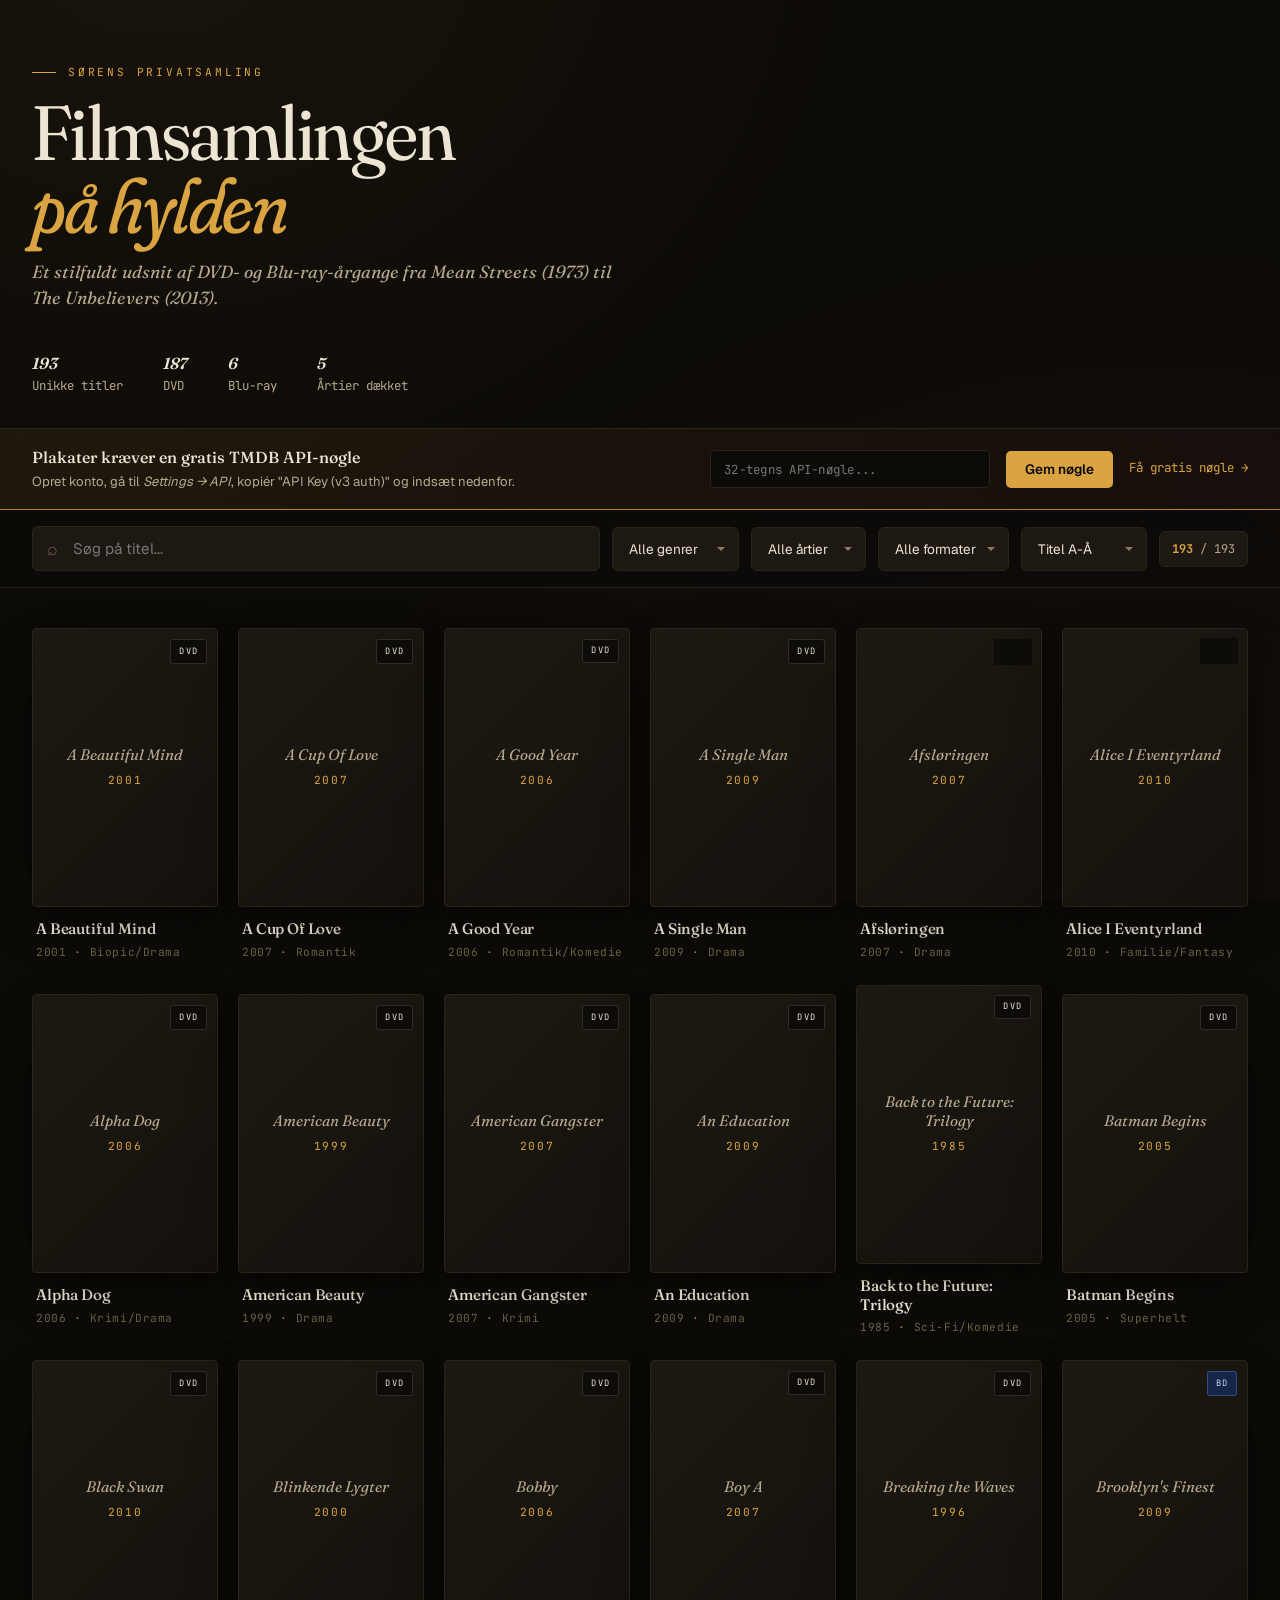
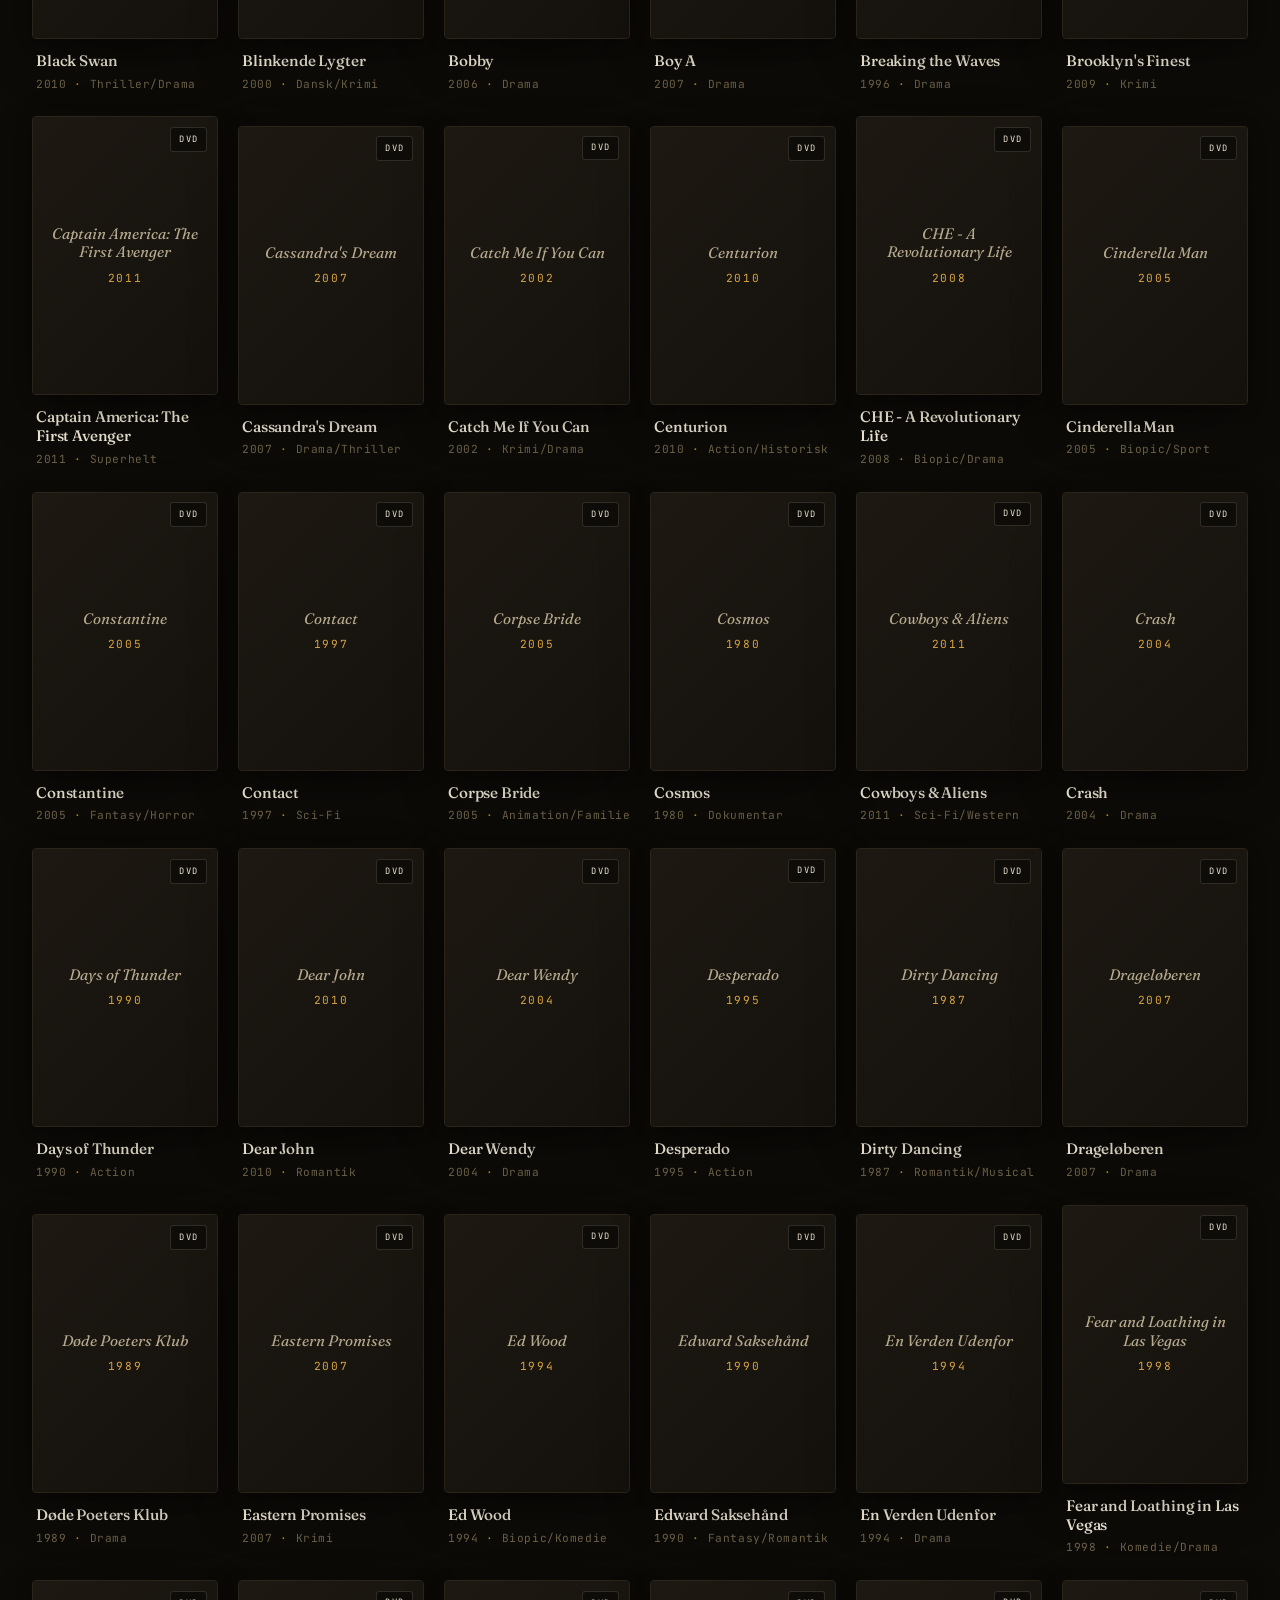
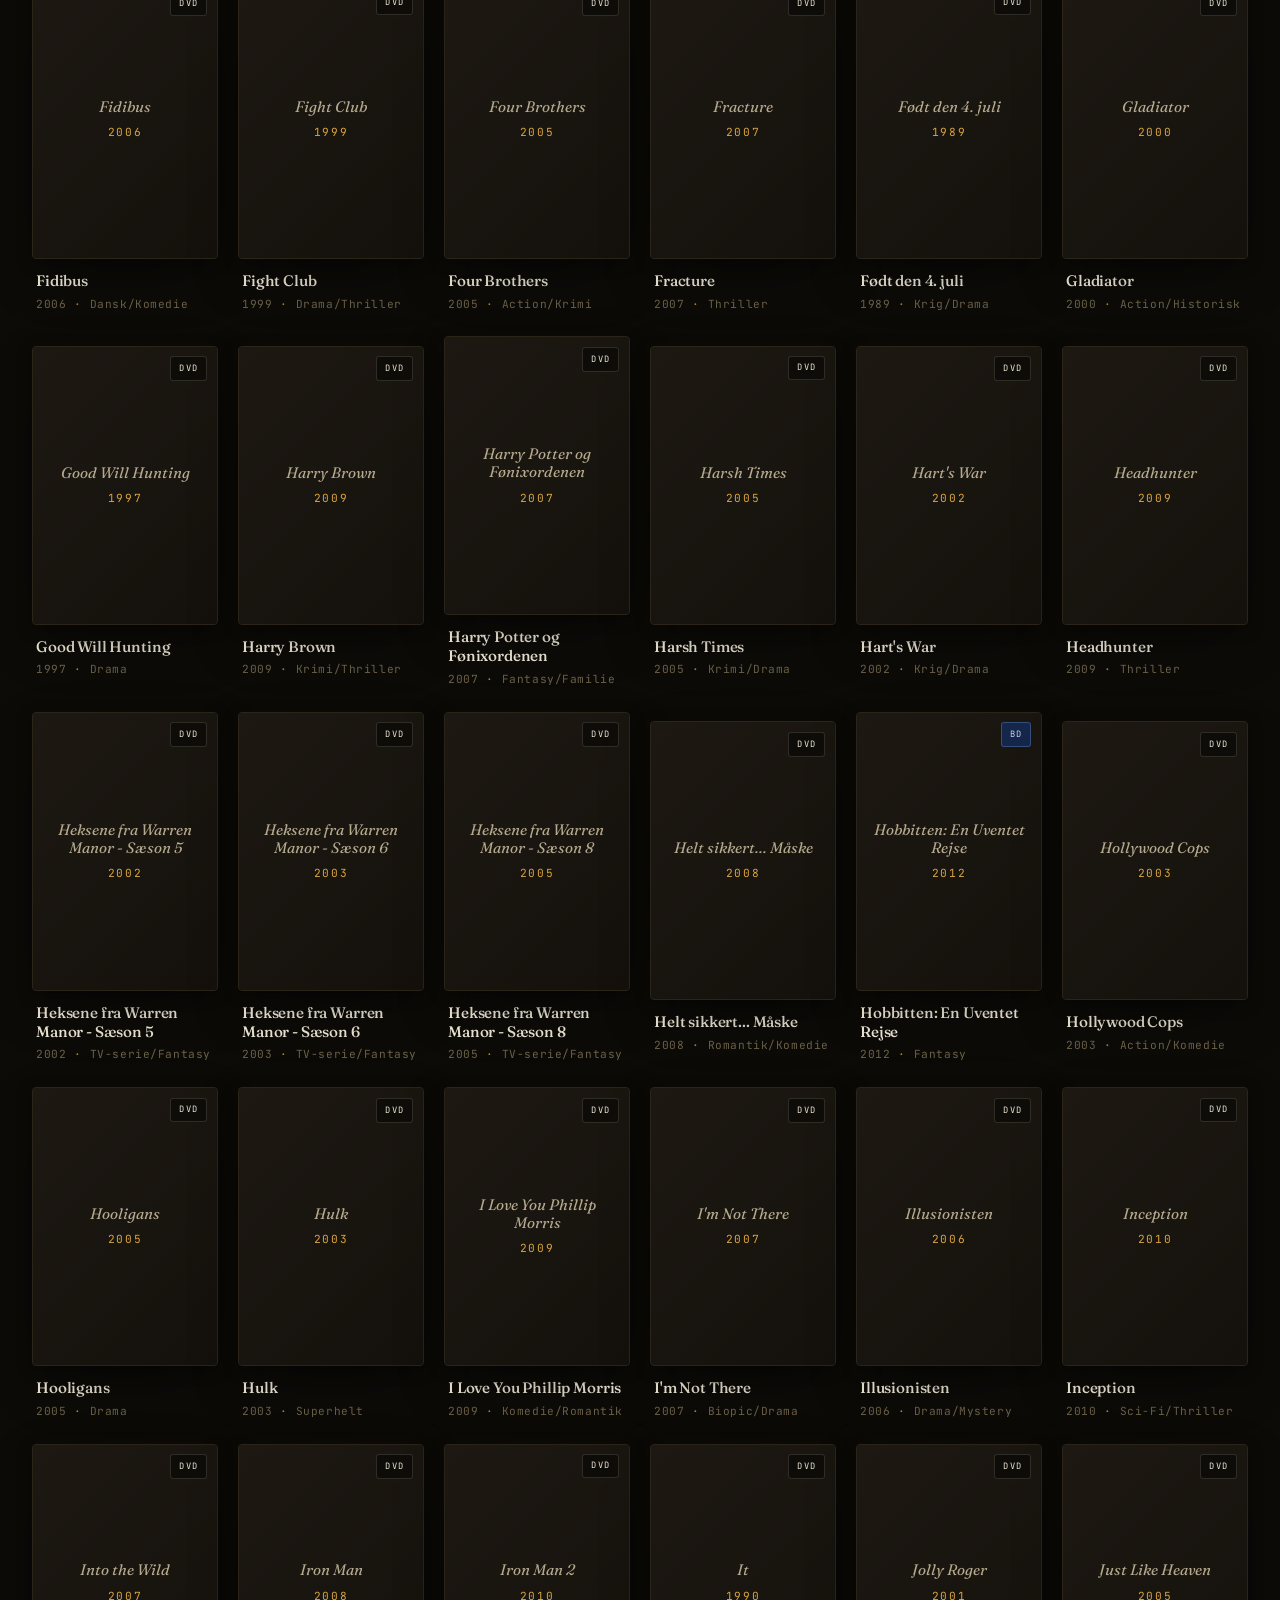
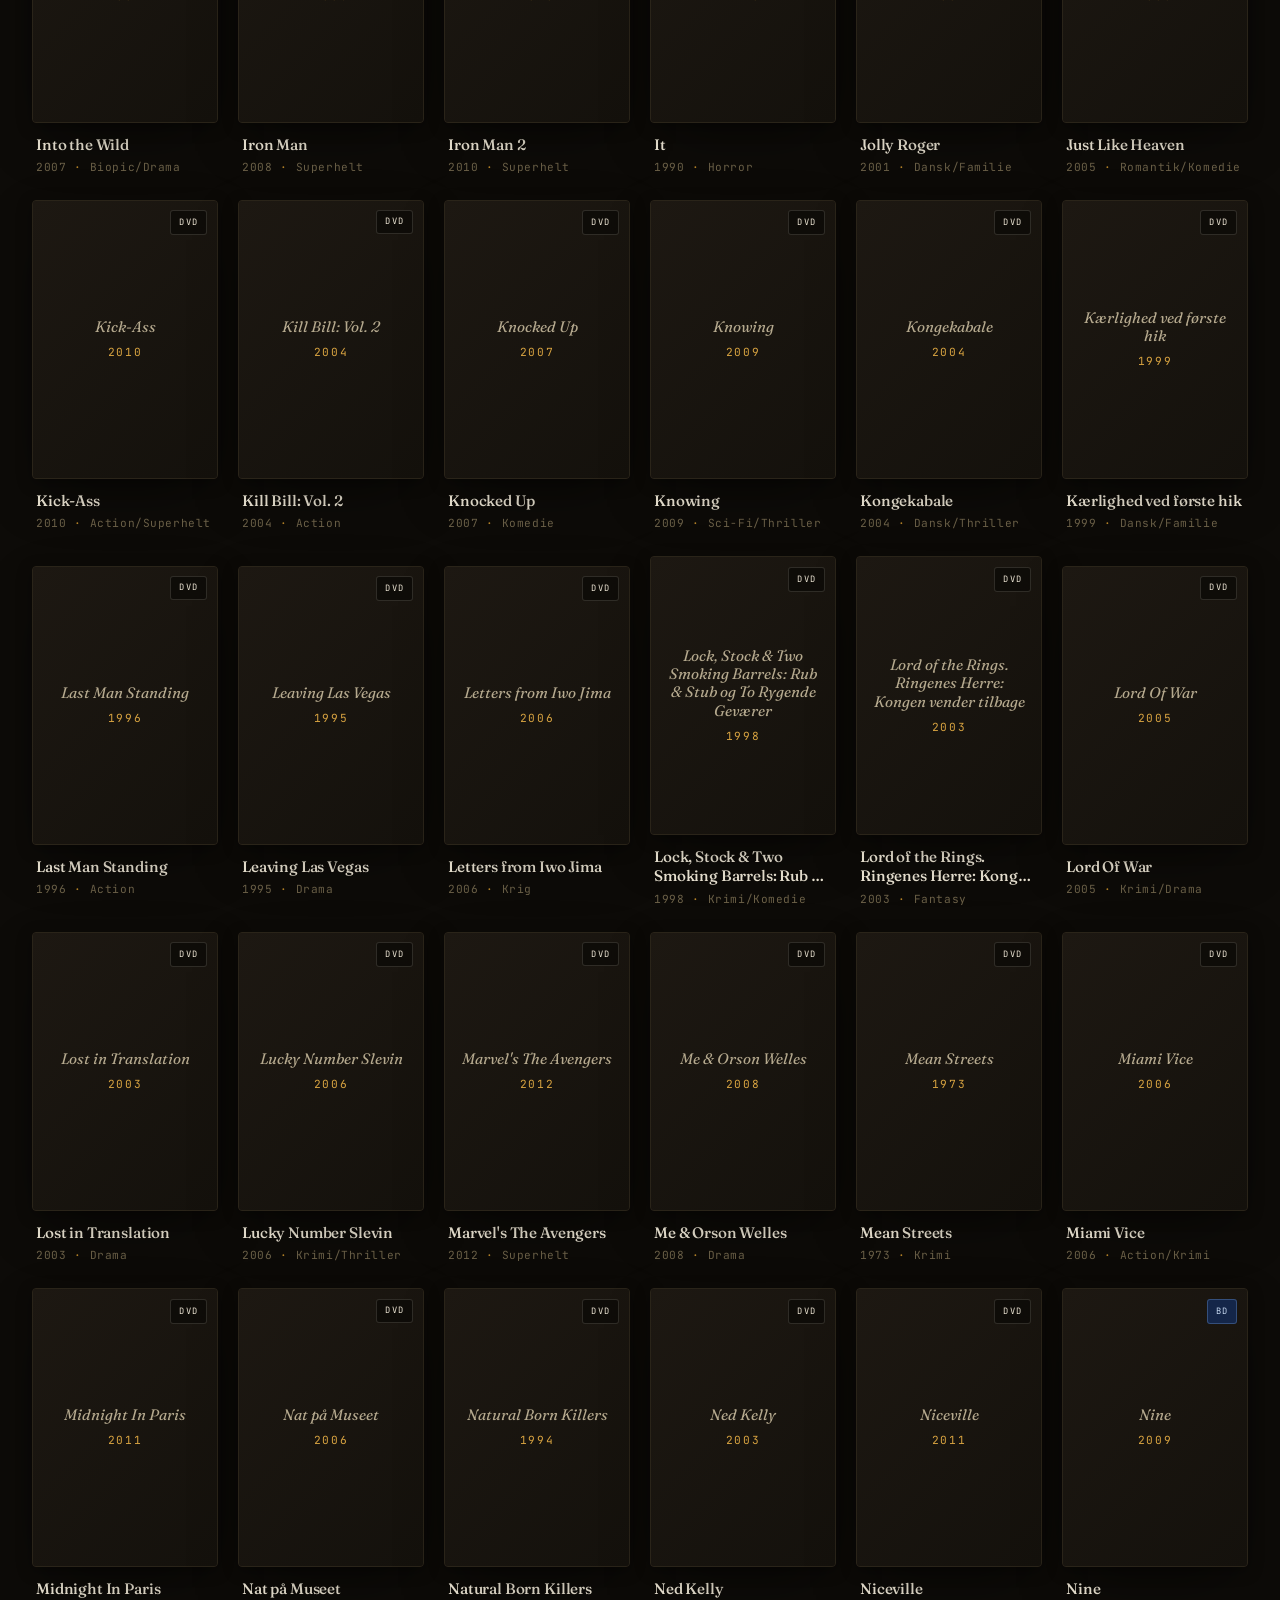
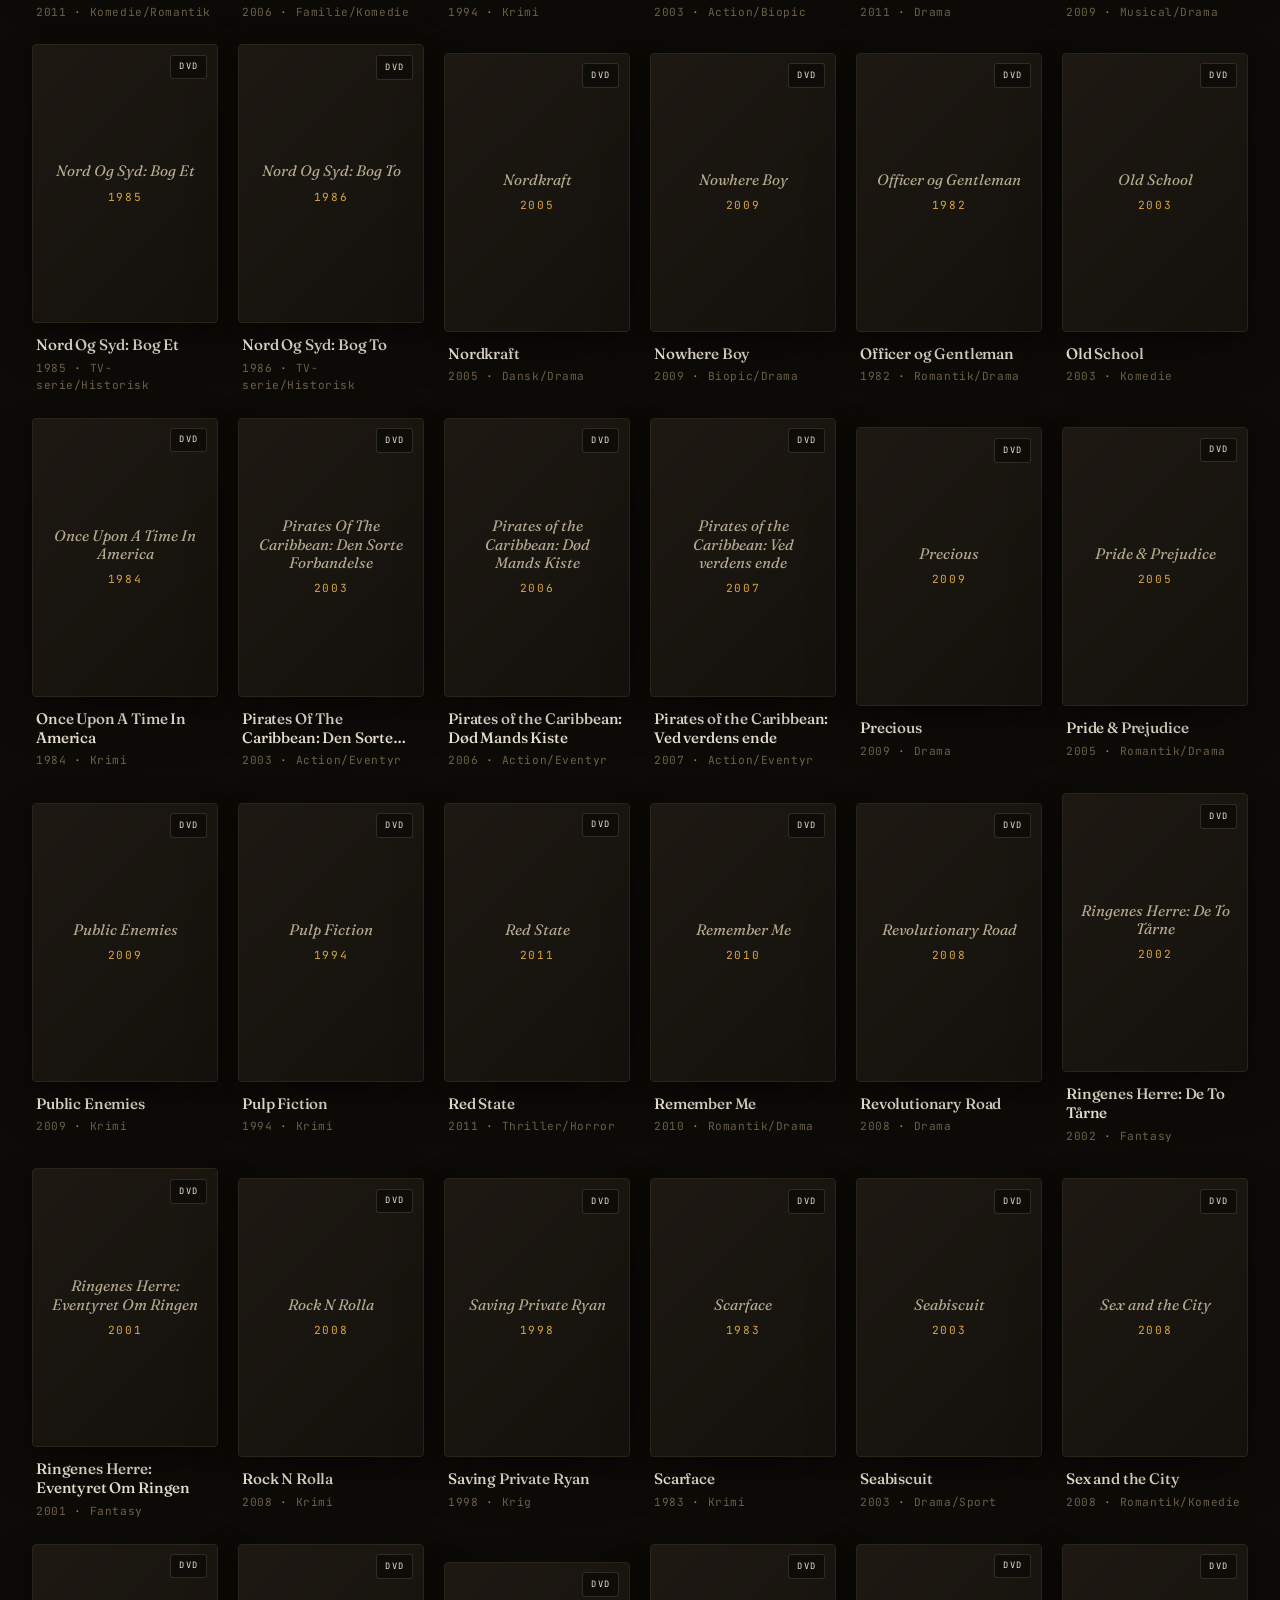
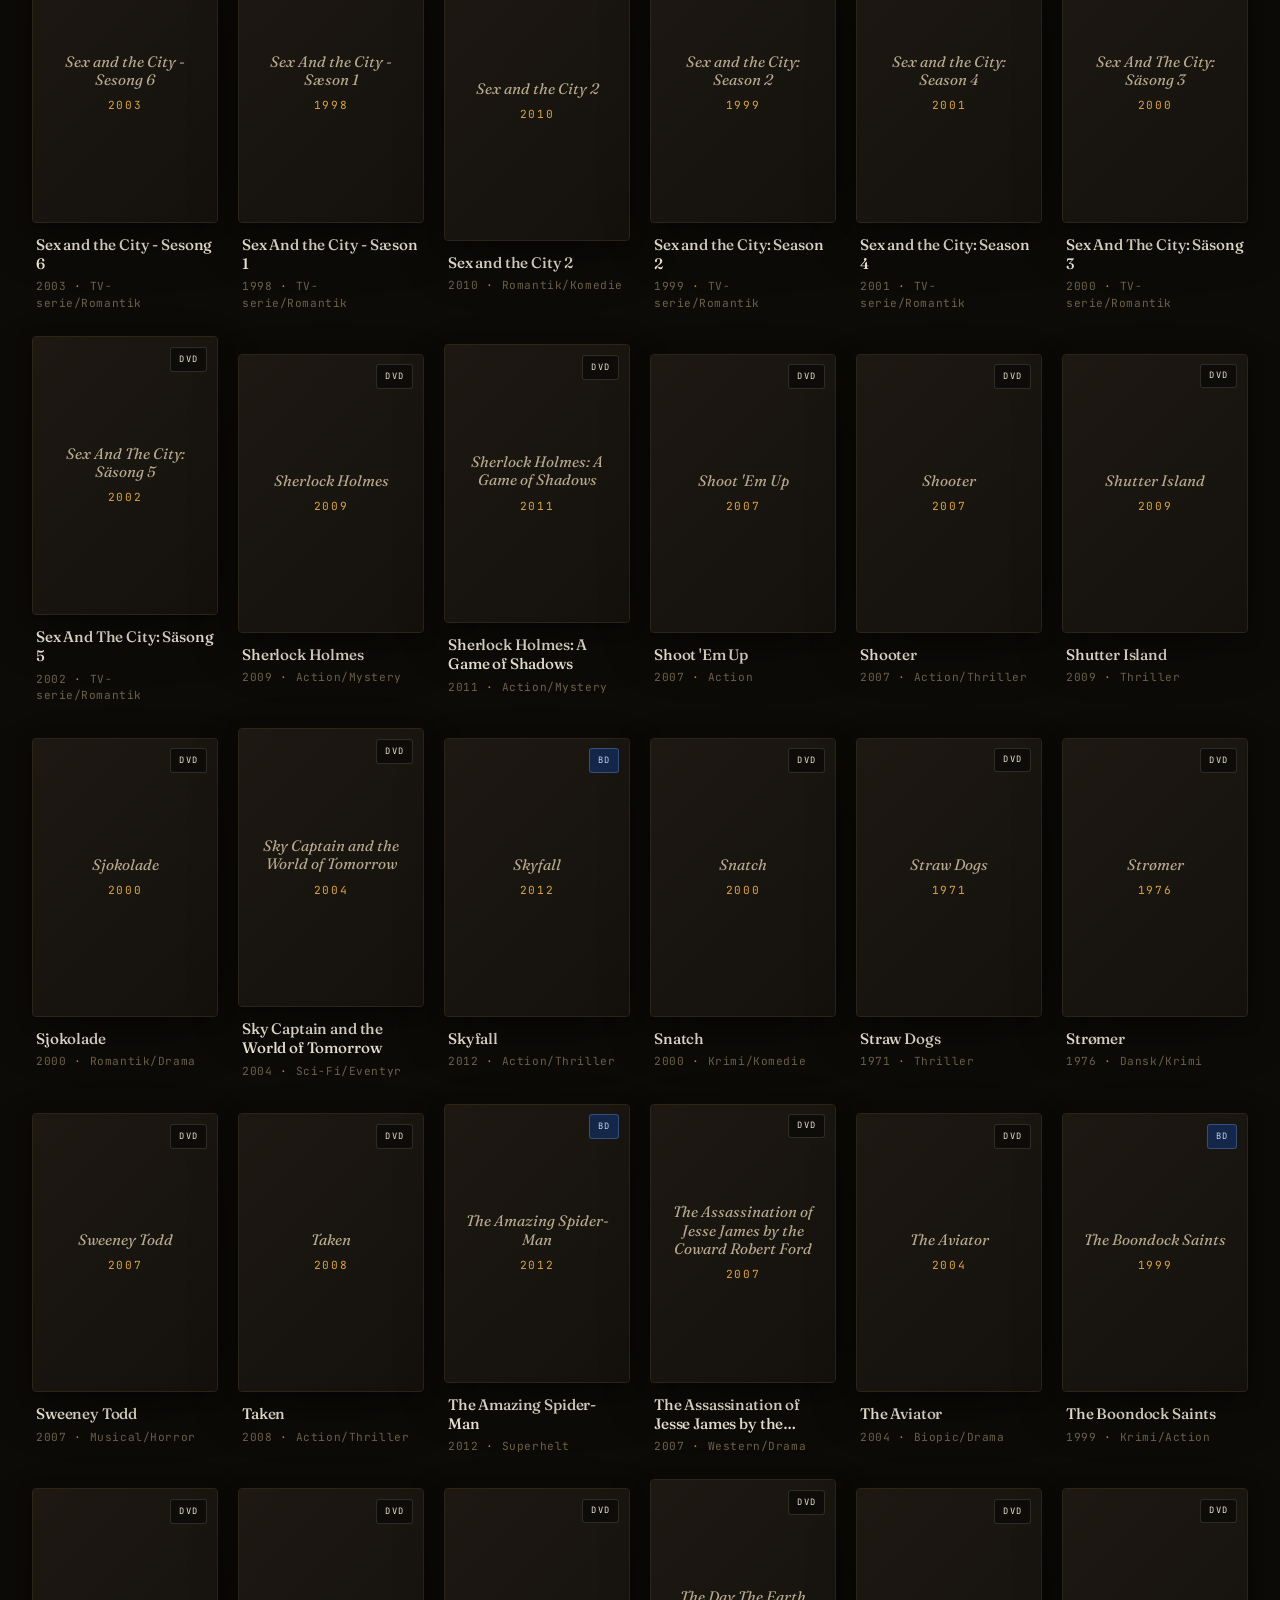
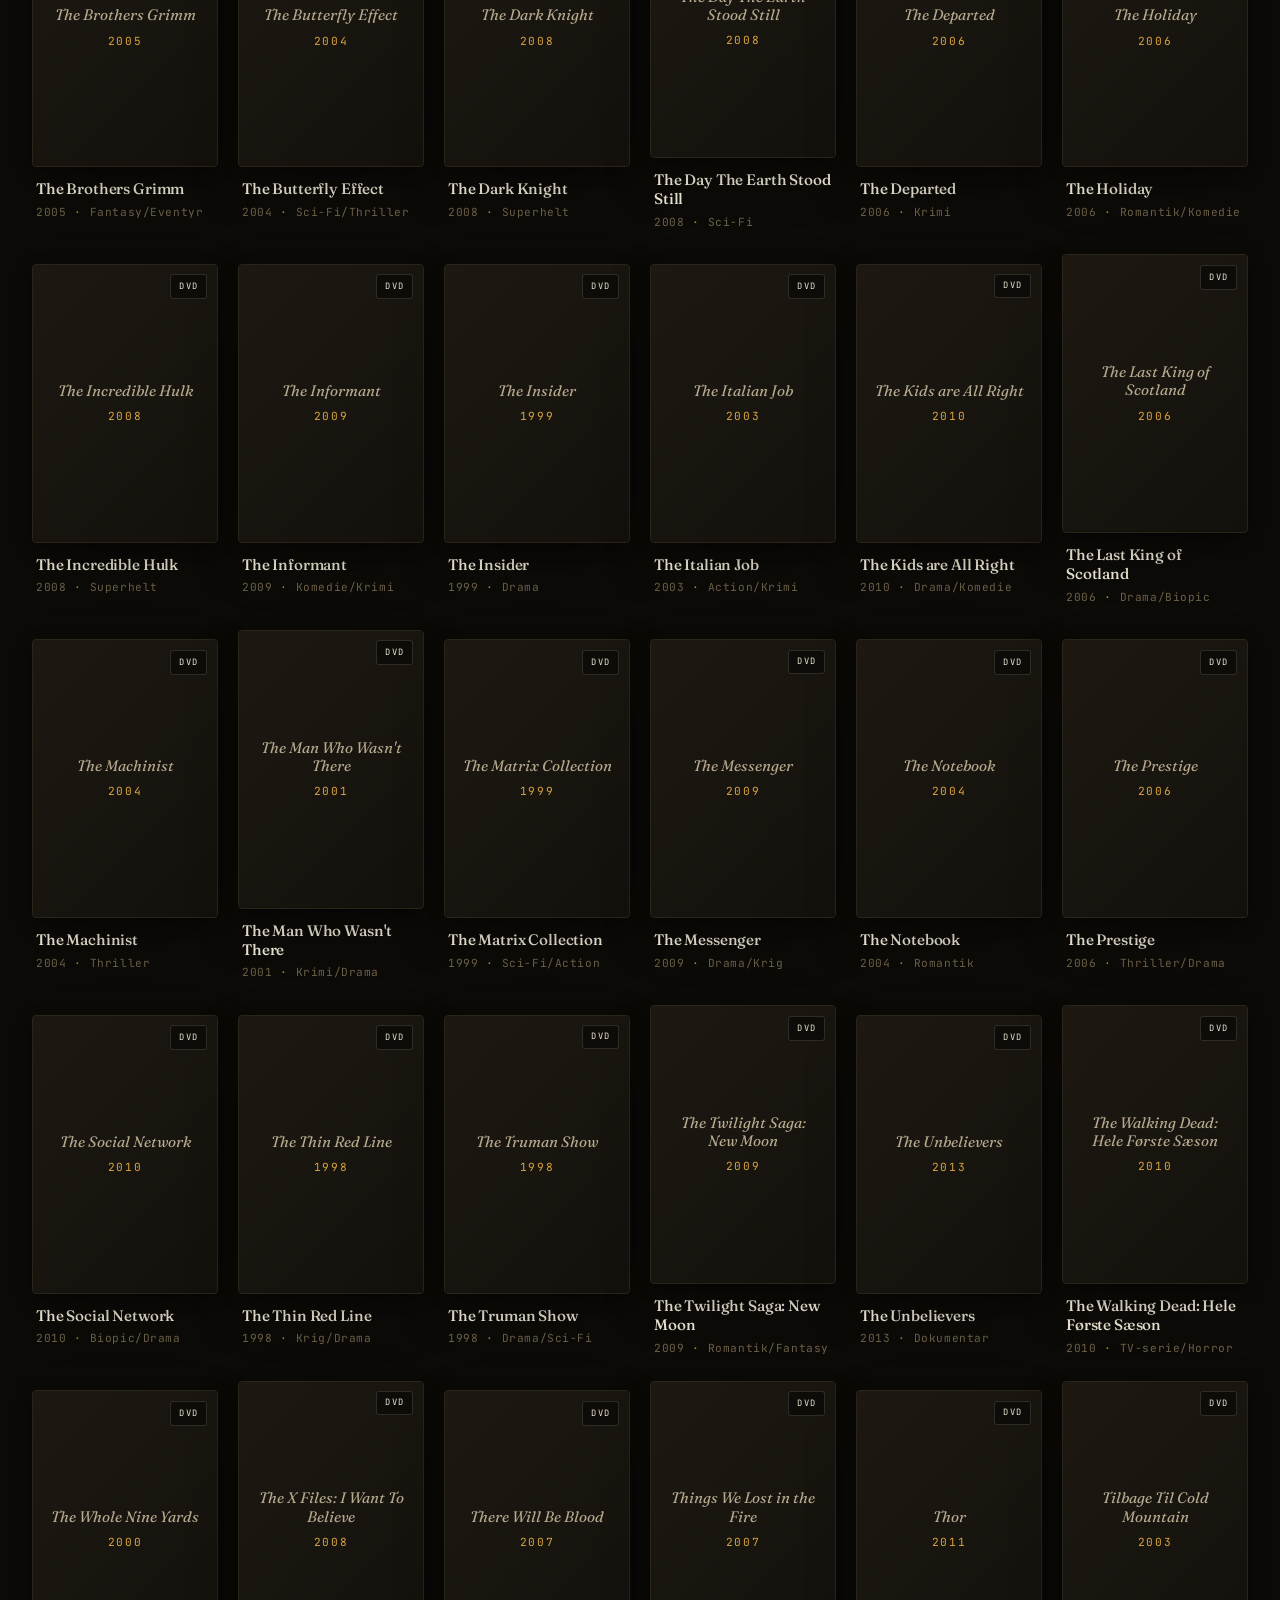
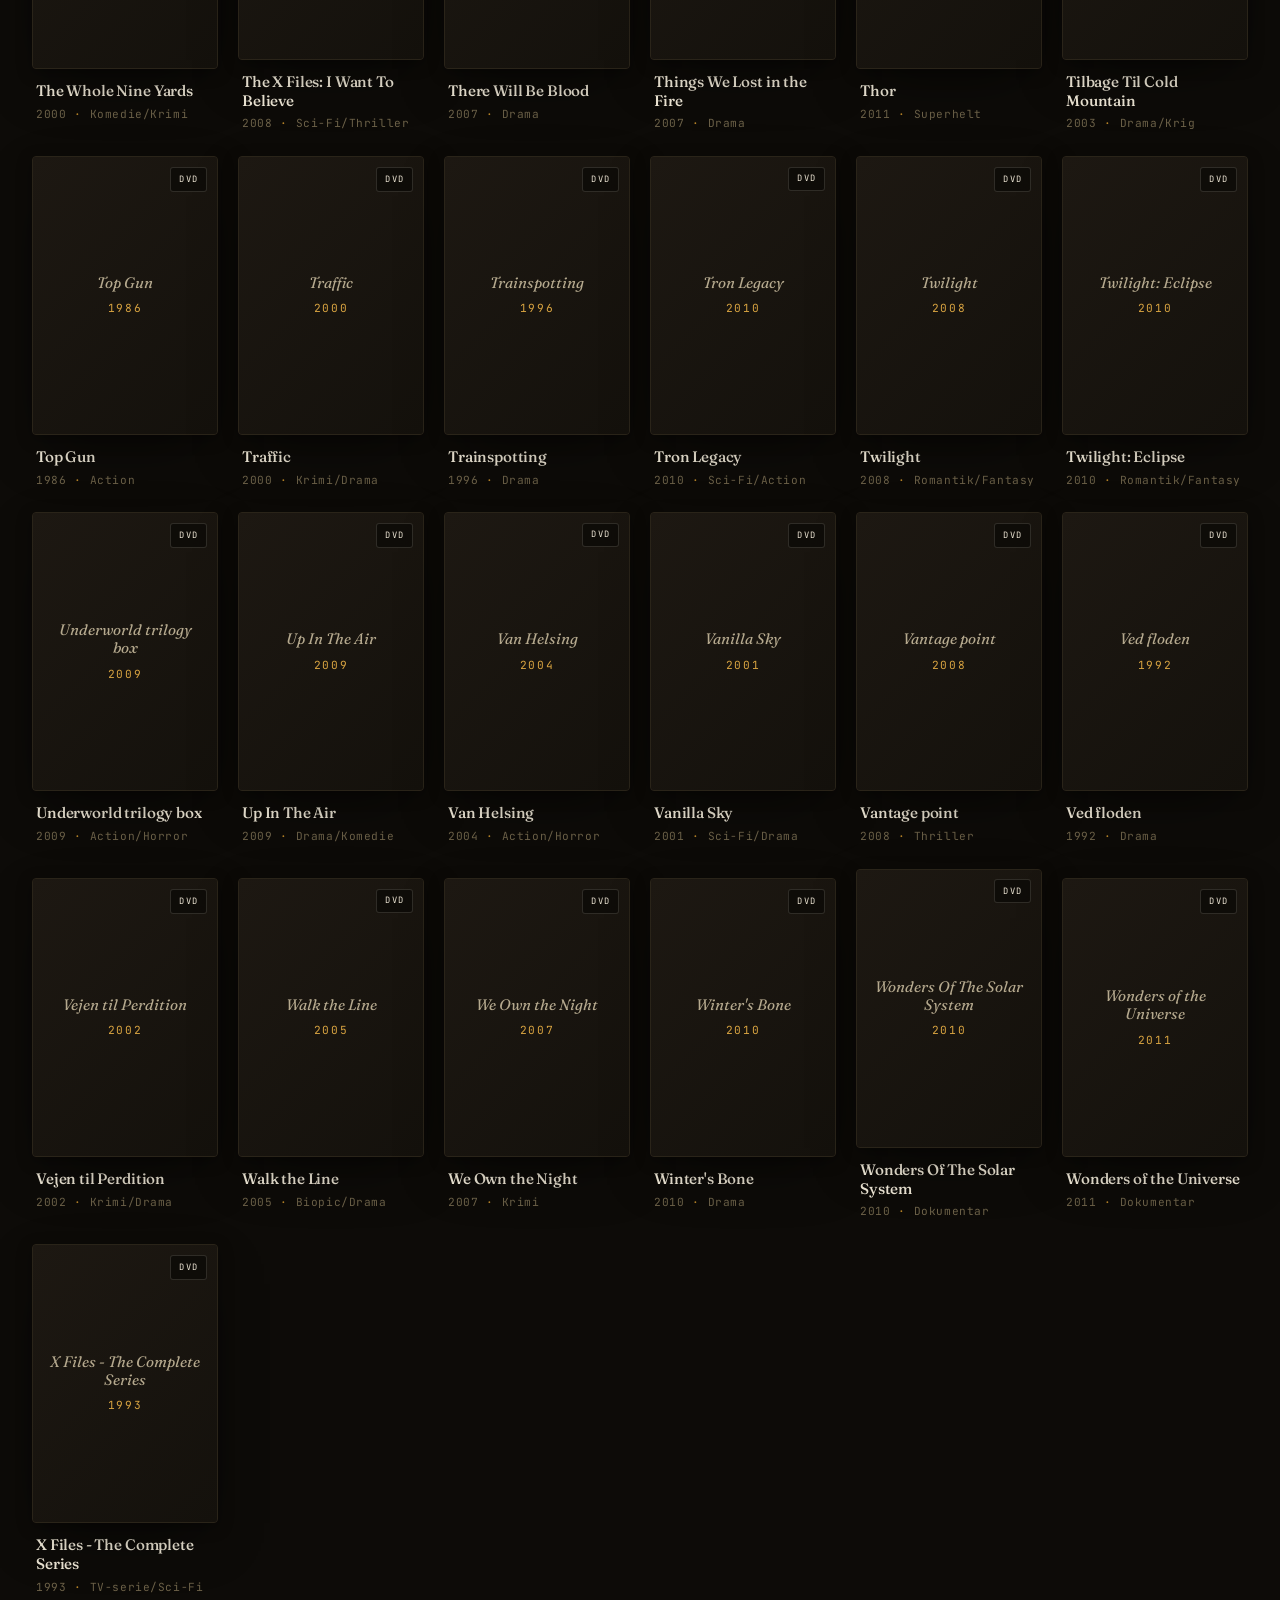
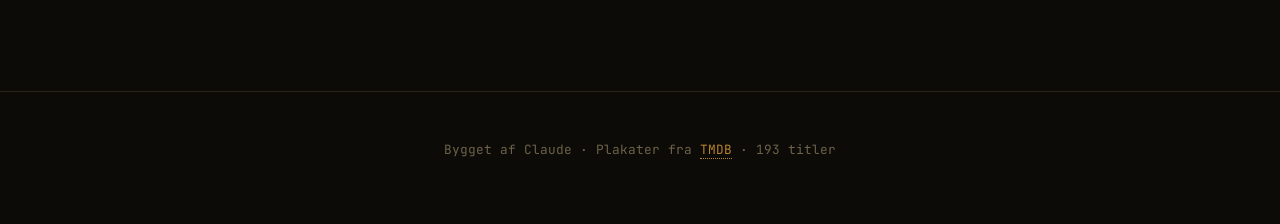
==== filmsamling.html @ 36f12893 "Add filmsamling.html (film collection webpage)" ====
<!DOCTYPE html>
<html lang="da">
<head>
<meta charset="UTF-8">
<meta name="viewport" content="width=device-width,initial-scale=1">
<title>Filmsamling — Søren</title>
<link rel="preconnect" href="https://fonts.googleapis.com">
<link rel="preconnect" href="https://fonts.gstatic.com" crossorigin>
<link href="https://fonts.googleapis.com/css2?family=Fraunces:opsz,wght@9..144,300..900&family=Geist:wght@300..700&family=JetBrains+Mono:wght@400;600&display=swap" rel="stylesheet">
<style>
:root {
  --bg: #0d0b08;
  --bg-2: #14110c;
  --surface: #1d1812;
  --surface-2: #261f17;
  --text: #ece5d4;
  --text-dim: #b5a98e;
  --text-faint: #6d6249;
  --accent: #d9a441;
  --accent-2: #b78428;
  --crimson: #8b3a2f;
  --border: #2a2419;
  --shadow: 0 20px 60px -20px rgba(0,0,0,0.6), 0 4px 16px rgba(0,0,0,0.3);
}
* { margin:0; padding:0; box-sizing:border-box; }
html { scroll-behavior:smooth; }
body {
  font-family: 'Geist', system-ui, sans-serif;
  background: var(--bg);
  color: var(--text);
  line-height: 1.5;
  min-height: 100vh;
  background-image:
    radial-gradient(ellipse at 12% -10%, rgba(217,164,65,0.06), transparent 45%),
    radial-gradient(ellipse at 90% 110%, rgba(139,58,47,0.05), transparent 55%);
  background-attachment: fixed;
  -webkit-font-smoothing: antialiased;
}
::selection { background: var(--accent); color: var(--bg); }

header {
  padding: 4rem 2rem 2rem;
  max-width: 1600px;
  margin: 0 auto;
  border-bottom: 1px solid var(--border);
}
.eyebrow {
  font-family: 'JetBrains Mono', monospace;
  font-size: 0.7rem;
  letter-spacing: 0.25em;
  text-transform: uppercase;
  color: var(--accent);
  margin-bottom: 1rem;
  display: flex;
  align-items: center;
  gap: 0.75rem;
}
.eyebrow::before {
  content: "";
  width: 24px;
  height: 1px;
  background: var(--accent);
}
h1 {
  font-family: 'Fraunces', serif;
  font-weight: 400;
  font-size: clamp(2.5rem, 6vw, 5rem);
  line-height: 0.95;
  letter-spacing: -0.02em;
  font-variation-settings: "opsz" 144, "SOFT" 50;
}
h1 em {
  font-style: italic;
  font-variation-settings: "opsz" 144, "SOFT" 100;
  color: var(--accent);
}
.tagline {
  font-family: 'Fraunces', serif;
  font-style: italic;
  font-size: 1.1rem;
  color: var(--text-dim);
  margin-top: 1rem;
  max-width: 600px;
}
.meta-bar {
  margin-top: 2.5rem;
  display: flex;
  gap: 2.5rem;
  flex-wrap: wrap;
  font-family: 'JetBrains Mono', monospace;
  font-size: 0.78rem;
  color: var(--text-dim);
}
.meta-bar span strong {
  color: var(--text);
  font-weight: 600;
  font-size: 1rem;
  display: block;
  font-family: 'Fraunces', serif;
  font-style: italic;
  margin-bottom: 2px;
}

.toolbar {
  position: sticky;
  top: 0;
  z-index: 50;
  background: rgba(13,11,8,0.88);
  backdrop-filter: blur(20px);
  -webkit-backdrop-filter: blur(20px);
  border-bottom: 1px solid var(--border);
  padding: 1rem 2rem;
}
.toolbar-inner {
  max-width: 1600px;
  margin: 0 auto;
  display: flex;
  gap: 0.75rem;
  align-items: center;
  flex-wrap: wrap;
}
.search {
  flex: 1;
  min-width: 200px;
  position: relative;
}
.search input {
  width: 100%;
  background: var(--surface);
  border: 1px solid var(--border);
  color: var(--text);
  padding: 0.75rem 1rem 0.75rem 2.5rem;
  border-radius: 6px;
  font-family: inherit;
  font-size: 0.95rem;
  transition: border-color 0.2s, background 0.2s;
}
.search input:focus {
  outline: none;
  border-color: var(--accent);
  background: var(--surface-2);
}
.search::before {
  content: "⌕";
  position: absolute;
  left: 0.95rem;
  top: 50%;
  transform: translateY(-50%);
  color: var(--text-faint);
  font-size: 1.1rem;
}
select {
  background: var(--surface);
  border: 1px solid var(--border);
  color: var(--text);
  padding: 0.75rem 2rem 0.75rem 1rem;
  border-radius: 6px;
  font-family: inherit;
  font-size: 0.85rem;
  cursor: pointer;
  appearance: none;
  background-image: url("data:image/svg+xml;utf8,<svg xmlns='http://www.w3.org/2000/svg' width='12' height='12' viewBox='0 0 12 12'><path fill='%238a7d65' d='M6 8L2 4h8z'/></svg>");
  background-repeat: no-repeat;
  background-position: right 0.7rem center;
  transition: border-color 0.2s;
}
select:hover, select:focus { border-color: var(--accent); outline: none; }
.count-pill {
  font-family: 'JetBrains Mono', monospace;
  font-size: 0.75rem;
  color: var(--text-dim);
  padding: 0.5rem 0.75rem;
  background: var(--surface);
  border-radius: 6px;
  border: 1px solid var(--border);
  white-space: nowrap;
}
.count-pill strong { color: var(--accent); }

main {
  padding: 2.5rem 2rem 6rem;
  max-width: 1600px;
  margin: 0 auto;
}
.grid {
  display: grid;
  grid-template-columns: repeat(auto-fill, minmax(180px, 1fr));
  gap: 1.5rem 1.25rem;
}
.card {
  cursor: pointer;
  background: transparent;
  border: none;
  text-align: left;
  color: inherit;
  font: inherit;
  transition: transform 0.25s cubic-bezier(.2,.8,.2,1);
}
.card:hover { transform: translateY(-4px); }
.poster {
  aspect-ratio: 2/3;
  background: var(--surface);
  border-radius: 4px;
  overflow: hidden;
  position: relative;
  box-shadow: var(--shadow);
  border: 1px solid var(--border);
}
.poster img {
  width: 100%; height: 100%;
  object-fit: cover;
  display: block;
  opacity: 0;
  transition: opacity 0.5s;
}
.poster img.loaded { opacity: 1; }
.poster-placeholder {
  position: absolute; inset: 0;
  display: flex; flex-direction: column;
  align-items: center; justify-content: center;
  padding: 1rem;
  text-align: center;
  background: linear-gradient(135deg, var(--surface), var(--bg-2));
}
.poster-placeholder .ph-title {
  font-family: 'Fraunces', serif;
  font-style: italic;
  font-size: 0.95rem;
  line-height: 1.2;
  color: var(--text-dim);
}
.poster-placeholder .ph-year {
  font-family: 'JetBrains Mono', monospace;
  font-size: 0.7rem;
  color: var(--accent);
  margin-top: 0.5rem;
  letter-spacing: 0.15em;
}
.format-badge {
  position: absolute;
  top: 0.6rem;
  right: 0.6rem;
  font-family: 'JetBrains Mono', monospace;
  font-size: 0.55rem;
  letter-spacing: 0.15em;
  padding: 0.3rem 0.5rem;
  border-radius: 3px;
  background: rgba(13,11,8,0.85);
  backdrop-filter: blur(4px);
  color: var(--text);
  border: 1px solid rgba(236,229,212,0.15);
  z-index: 2;
}
.format-badge.bluray {
  background: rgba(20,40,80,0.9);
  border-color: rgba(100,140,200,0.4);
  color: #c5d8f0;
}
.card-body { padding: 0.75rem 0.25rem 0; }
.card-title {
  font-family: 'Fraunces', serif;
  font-size: 0.95rem;
  font-weight: 500;
  line-height: 1.25;
  letter-spacing: -0.01em;
  color: var(--text);
  display: -webkit-box;
  -webkit-line-clamp: 2;
  -webkit-box-orient: vertical;
  overflow: hidden;
}
.card-meta {
  font-family: 'JetBrains Mono', monospace;
  font-size: 0.7rem;
  color: var(--text-faint);
  margin-top: 0.35rem;
  letter-spacing: 0.05em;
}
.card-meta .dot { margin: 0 0.5rem; color: var(--accent-2); }

/* MODAL */
.modal-backdrop {
  position: fixed; inset: 0;
  background: rgba(5,4,2,0.85);
  backdrop-filter: blur(8px);
  z-index: 100;
  opacity: 0;
  pointer-events: none;
  transition: opacity 0.3s;
}
.modal-backdrop.open { opacity: 1; pointer-events: all; }
.modal {
  position: fixed;
  top: 50%; left: 50%;
  transform: translate(-50%, -48%);
  width: min(900px, 92vw);
  max-height: 88vh;
  overflow-y: auto;
  background: var(--bg-2);
  border: 1px solid var(--border);
  border-radius: 10px;
  z-index: 101;
  opacity: 0;
  pointer-events: none;
  transition: opacity 0.3s, transform 0.3s cubic-bezier(.2,.8,.2,1);
  box-shadow: 0 40px 100px rgba(0,0,0,0.6);
}
.modal.open {
  opacity: 1;
  pointer-events: all;
  transform: translate(-50%, -50%);
}
.modal-close {
  position: absolute;
  top: 1rem; right: 1rem;
  width: 32px; height: 32px;
  border-radius: 50%;
  background: rgba(13,11,8,0.8);
  border: 1px solid var(--border);
  color: var(--text);
  cursor: pointer;
  font-size: 1.1rem;
  display: flex; align-items: center; justify-content: center;
  z-index: 2;
  transition: background 0.2s, border-color 0.2s;
}
.modal-close:hover { background: var(--crimson); border-color: var(--crimson); }
.modal-content {
  display: grid;
  grid-template-columns: 280px 1fr;
  gap: 2rem;
  padding: 2rem;
}
@media (max-width: 640px) {
  .modal-content { grid-template-columns: 1fr; }
  .modal-poster { max-width: 200px; margin: 0 auto; }
}
.modal-poster {
  aspect-ratio: 2/3;
  background: var(--surface);
  border-radius: 6px;
  overflow: hidden;
  box-shadow: var(--shadow);
  position: relative;
}
.modal-poster img { width: 100%; height: 100%; object-fit: cover; }
.modal-poster .poster-placeholder { padding: 1.5rem; }
.modal-poster .poster-placeholder .ph-title { font-size: 1.2rem; }
.modal-info h2 {
  font-family: 'Fraunces', serif;
  font-weight: 400;
  font-size: 2rem;
  line-height: 1.1;
  letter-spacing: -0.015em;
  font-variation-settings: "opsz" 144;
  margin-bottom: 0.25rem;
}
.modal-info h2 .intl {
  font-style: italic;
  color: var(--text-dim);
  font-size: 1.1rem;
  display: block;
  margin-top: 0.25rem;
  font-weight: 300;
}
.modal-meta {
  display: flex;
  gap: 0.5rem;
  margin: 1rem 0 1.5rem;
  flex-wrap: wrap;
}
.modal-meta span {
  font-family: 'JetBrains Mono', monospace;
  font-size: 0.7rem;
  letter-spacing: 0.12em;
  text-transform: uppercase;
  padding: 0.4rem 0.7rem;
  border-radius: 3px;
  background: var(--surface);
  border: 1px solid var(--border);
  color: var(--text-dim);
}
.modal-meta .year { color: var(--accent); border-color: var(--accent-2); }
.modal-meta .fmt.bluray { color: #c5d8f0; border-color: rgba(100,140,200,0.4); }
.modal-links {
  display: flex;
  flex-direction: column;
  gap: 0.5rem;
  margin-top: 1.5rem;
}
.modal-links a {
  display: flex;
  align-items: center;
  justify-content: space-between;
  padding: 0.85rem 1rem;
  background: var(--surface);
  border: 1px solid var(--border);
  border-radius: 6px;
  text-decoration: none;
  color: var(--text);
  font-size: 0.9rem;
  transition: background 0.2s, border-color 0.2s, transform 0.15s;
}
.modal-links a:hover {
  background: var(--surface-2);
  border-color: var(--accent);
  transform: translateX(2px);
}
.modal-links a .label {
  display: flex; align-items: center; gap: 0.8rem;
}
.modal-links a .icon {
  font-family: 'JetBrains Mono', monospace;
  font-size: 0.7rem;
  letter-spacing: 0.1em;
  width: 36px;
  text-align: center;
  padding: 0.3rem 0;
  background: var(--bg);
  border-radius: 3px;
  color: var(--accent);
  font-weight: 600;
}
.modal-links a .arrow { color: var(--text-faint); font-family: 'JetBrains Mono', monospace; }
.modal-links a:hover .arrow { color: var(--accent); }

.empty {
  text-align: center;
  padding: 5rem 1rem;
  color: var(--text-faint);
}
.empty p {
  font-family: 'Fraunces', serif;
  font-style: italic;
  font-size: 1.2rem;
}

footer {
  text-align: center;
  padding: 3rem 2rem 4rem;
  color: var(--text-faint);
  font-size: 0.8rem;
  font-family: 'JetBrains Mono', monospace;
  border-top: 1px solid var(--border);
}

/* API key banner */
.api-banner {
  background: linear-gradient(90deg, rgba(217,164,65,0.08), rgba(139,58,47,0.06));
  border-bottom: 1px solid var(--accent-2);
  padding: 1rem 2rem;
}
.api-banner.error {
  background: linear-gradient(90deg, rgba(139,58,47,0.15), rgba(139,58,47,0.05));
  border-bottom-color: var(--crimson);
}
.api-banner-inner {
  max-width: 1600px;
  margin: 0 auto;
  display: flex;
  gap: 1rem;
  align-items: center;
  flex-wrap: wrap;
}
.api-banner-text {
  flex: 1;
  min-width: 240px;
}
.api-banner-text strong {
  font-family: 'Fraunces', serif;
  font-weight: 500;
  font-size: 1rem;
  color: var(--text);
  display: block;
}
.api-banner-text span {
  font-size: 0.82rem;
  color: var(--text-dim);
}
.api-banner input {
  background: var(--bg);
  border: 1px solid var(--border);
  color: var(--text);
  padding: 0.6rem 0.85rem;
  border-radius: 5px;
  font-family: 'JetBrains Mono', monospace;
  font-size: 0.78rem;
  min-width: 280px;
  letter-spacing: 0.02em;
}
.api-banner input:focus {
  outline: none;
  border-color: var(--accent);
}
.api-banner button {
  background: var(--accent);
  color: var(--bg);
  border: none;
  padding: 0.6rem 1.2rem;
  border-radius: 5px;
  font-family: inherit;
  font-size: 0.85rem;
  font-weight: 600;
  cursor: pointer;
  transition: background 0.2s;
}
.api-banner button:hover { background: var(--accent-2); }
.api-banner button:disabled { opacity: 0.5; cursor: wait; }
.api-banner a {
  font-family: 'JetBrains Mono', monospace;
  font-size: 0.78rem;
  color: var(--accent);
  text-decoration: none;
  border-bottom: 1px dotted var(--accent-dim);
  padding-bottom: 1px;
}
.api-banner a:hover { color: var(--text); border-color: var(--text); }

.key-status {
  margin-left: 0.5rem;
  font-family: 'JetBrains Mono', monospace;
  font-size: 0.7rem;
  color: var(--text-faint);
  cursor: pointer;
  padding: 0.5rem 0.75rem;
  background: var(--surface);
  border: 1px solid var(--border);
  border-radius: 6px;
  transition: border-color 0.2s, color 0.2s;
}
.key-status:hover { border-color: var(--accent); color: var(--text); }
.key-status .dot {
  display: inline-block;
  width: 6px;
  height: 6px;
  border-radius: 50%;
  background: #5db575;
  margin-right: 0.4rem;
  vertical-align: middle;
}
</style>
</head>
<body>
<header>
  <div class="eyebrow">Sørens privatsamling</div>
  <h1>Filmsamlingen<br><em>på hylden</em></h1>
  <p class="tagline">Et stilfuldt udsnit af DVD- og Blu-ray-årgange fra Mean Streets (1973) til The Unbelievers (2013).</p>
  <div class="meta-bar">
    <span><strong id="stat-total">—</strong>Unikke titler</span>
    <span><strong id="stat-dvd">—</strong>DVD</span>
    <span><strong id="stat-bluray">—</strong>Blu-ray</span>
    <span><strong id="stat-decades">—</strong>Årtier dækket</span>
  </div>
</header>

<div class="api-banner" id="api-banner" hidden>
  <div class="api-banner-inner">
    <div class="api-banner-text" id="banner-text">
      <strong>Plakater kræver en gratis TMDB API-nøgle</strong>
      <span>Opret konto, gå til <em>Settings → API</em>, kopiér "API Key (v3 auth)" og indsæt nedenfor.</span>
    </div>
    <input type="text" id="api-key-input" placeholder="32-tegns API-nøgle..." spellcheck="false" autocomplete="off">
    <button id="save-key">Gem nøgle</button>
    <a href="https://www.themoviedb.org/signup" target="_blank" rel="noopener">Få gratis nøgle →</a>
  </div>
</div>

<div class="toolbar">
  <div class="toolbar-inner">
    <div class="search">
      <input type="search" id="q" placeholder="Søg på titel..." autocomplete="off">
    </div>
    <select id="genre"><option value="">Alle genrer</option></select>
    <select id="decade"><option value="">Alle årtier</option></select>
    <select id="format"><option value="">Alle formater</option></select>
    <select id="sort">
      <option value="title">Titel A-Å</option>
      <option value="title-desc">Titel Å-A</option>
      <option value="year-desc">Nyeste først</option>
      <option value="year">Ældste først</option>
    </select>
    <span class="count-pill"><strong id="visible-count">—</strong> / <span id="total-count">—</span></span>
    <span class="key-status" id="key-status" hidden><span class="dot"></span>Skift nøgle</span>
  </div>
</div>

<main>
  <div class="grid" id="grid"></div>
  <div class="empty" id="empty" hidden><p>Ingen titler matcher dit filter.</p></div>
</main>

<div class="modal-backdrop" id="backdrop"></div>
<div class="modal" id="modal" role="dialog" aria-modal="true">
  <button class="modal-close" id="close-modal" aria-label="Luk">×</button>
  <div class="modal-content" id="modal-content"></div>
</div>

<footer>
  Bygget af Claude · Plakater fra <a href="https://www.themoviedb.org" target="_blank" rel="noopener" style="color:var(--accent-2);text-decoration:none;border-bottom:1px dotted">TMDB</a> · 193 titler
</footer>

<script>
const FILMS = [{"t": "A Beautiful Mind", "y": 2001, "f": "DVD", "g": "Biopic/Drama"}, {"t": "A Cup Of Love", "y": 2007, "f": "DVD", "g": "Romantik"}, {"t": "A Good Year", "y": 2006, "f": "DVD", "g": "Romantik/Komedie"}, {"t": "A Single Man", "y": 2009, "f": "DVD", "g": "Drama"}, {"t": "Afsløringen", "y": 2007, "f": "DVD", "g": "Drama", "i": "Reservation Road"}, {"t": "Alice I Eventyrland", "y": 2010, "f": "DVD", "g": "Familie/Fantasy", "i": "Alice in Wonderland"}, {"t": "Alpha Dog", "y": 2006, "f": "DVD", "g": "Krimi/Drama"}, {"t": "American Beauty", "y": 1999, "f": "DVD", "g": "Drama"}, {"t": "American Gangster", "y": 2007, "f": "DVD", "g": "Krimi"}, {"t": "An Education", "y": 2009, "f": "DVD", "g": "Drama"}, {"t": "Back to the Future: Trilogy", "y": 1985, "f": "DVD", "g": "Sci-Fi/Komedie", "i": "Back to the Future"}, {"t": "Batman Begins", "y": 2005, "f": "DVD", "g": "Superhelt"}, {"t": "Black Swan", "y": 2010, "f": "DVD", "g": "Thriller/Drama"}, {"t": "Blinkende Lygter", "y": 2000, "f": "DVD", "g": "Dansk/Krimi"}, {"t": "Bobby", "y": 2006, "f": "DVD", "g": "Drama"}, {"t": "Boy A", "y": 2007, "f": "DVD", "g": "Drama"}, {"t": "Breaking the Waves", "y": 1996, "f": "DVD", "g": "Drama"}, {"t": "Brooklyn's Finest", "y": 2009, "f": "Blu-ray", "g": "Krimi"}, {"t": "Captain America: The First Avenger", "y": 2011, "f": "DVD", "g": "Superhelt"}, {"t": "Cassandra's Dream", "y": 2007, "f": "DVD", "g": "Drama/Thriller"}, {"t": "Catch Me If You Can", "y": 2002, "f": "DVD", "g": "Krimi/Drama"}, {"t": "Centurion", "y": 2010, "f": "DVD", "g": "Action/Historisk"}, {"t": "CHE - A Revolutionary Life", "y": 2008, "f": "DVD", "g": "Biopic/Drama", "i": "Che Part One"}, {"t": "Cinderella Man", "y": 2005, "f": "DVD", "g": "Biopic/Sport"}, {"t": "Constantine", "y": 2005, "f": "DVD", "g": "Fantasy/Horror"}, {"t": "Contact", "y": 1997, "f": "DVD", "g": "Sci-Fi"}, {"t": "Corpse Bride", "y": 2005, "f": "DVD", "g": "Animation/Familie"}, {"t": "Cosmos", "y": 1980, "f": "DVD", "g": "Dokumentar", "i": "Cosmos: A Personal Voyage"}, {"t": "Cowboys & Aliens", "y": 2011, "f": "DVD", "g": "Sci-Fi/Western"}, {"t": "Crash", "y": 2004, "f": "DVD", "g": "Drama"}, {"t": "Days of Thunder", "y": 1990, "f": "DVD", "g": "Action"}, {"t": "Dear John", "y": 2010, "f": "DVD", "g": "Romantik"}, {"t": "Dear Wendy", "y": 2004, "f": "DVD", "g": "Drama"}, {"t": "Desperado", "y": 1995, "f": "DVD", "g": "Action"}, {"t": "Dirty Dancing", "y": 1987, "f": "DVD", "g": "Romantik/Musical"}, {"t": "Drageløberen", "y": 2007, "f": "DVD", "g": "Drama", "i": "The Kite Runner"}, {"t": "Døde Poeters Klub", "y": 1989, "f": "DVD", "g": "Drama", "i": "Dead Poets Society"}, {"t": "Eastern Promises", "y": 2007, "f": "DVD", "g": "Krimi"}, {"t": "Ed Wood", "y": 1994, "f": "DVD", "g": "Biopic/Komedie"}, {"t": "Edward Saksehånd", "y": 1990, "f": "DVD", "g": "Fantasy/Romantik", "i": "Edward Scissorhands"}, {"t": "En Verden Udenfor", "y": 1994, "f": "DVD", "g": "Drama", "i": "Legends of the Fall"}, {"t": "Fear and Loathing in Las Vegas", "y": 1998, "f": "DVD", "g": "Komedie/Drama"}, {"t": "Fidibus", "y": 2006, "f": "DVD", "g": "Dansk/Komedie"}, {"t": "Fight Club", "y": 1999, "f": "DVD", "g": "Drama/Thriller"}, {"t": "Four Brothers", "y": 2005, "f": "DVD", "g": "Action/Krimi"}, {"t": "Fracture", "y": 2007, "f": "DVD", "g": "Thriller"}, {"t": "Født den 4. juli", "y": 1989, "f": "DVD", "g": "Krig/Drama", "i": "Born on the Fourth of July"}, {"t": "Gladiator", "y": 2000, "f": "DVD", "g": "Action/Historisk"}, {"t": "Good Will Hunting", "y": 1997, "f": "DVD", "g": "Drama"}, {"t": "Harry Brown", "y": 2009, "f": "DVD", "g": "Krimi/Thriller"}, {"t": "Harry Potter og Fønixordenen", "y": 2007, "f": "DVD", "g": "Fantasy/Familie", "i": "Harry Potter and the Order of the Phoenix"}, {"t": "Harsh Times", "y": 2005, "f": "DVD", "g": "Krimi/Drama"}, {"t": "Hart's War", "y": 2002, "f": "DVD", "g": "Krig/Drama"}, {"t": "Headhunter", "y": 2009, "f": "DVD", "g": "Thriller"}, {"t": "Heksene fra Warren Manor - Sæson 5", "y": 2002, "f": "DVD", "g": "TV-serie/Fantasy", "i": "Charmed"}, {"t": "Heksene fra Warren Manor - Sæson 6", "y": 2003, "f": "DVD", "g": "TV-serie/Fantasy", "i": "Charmed"}, {"t": "Heksene fra Warren Manor - Sæson 8", "y": 2005, "f": "DVD", "g": "TV-serie/Fantasy", "i": "Charmed"}, {"t": "Helt sikkert... Måske", "y": 2008, "f": "DVD", "g": "Romantik/Komedie", "i": "Definitely Maybe"}, {"t": "Hobbitten: En Uventet Rejse", "y": 2012, "f": "Blu-ray", "g": "Fantasy", "i": "The Hobbit An Unexpected Journey"}, {"t": "Hollywood Cops", "y": 2003, "f": "DVD", "g": "Action/Komedie", "i": "Hollywood Homicide"}, {"t": "Hooligans", "y": 2005, "f": "DVD", "g": "Drama", "i": "Green Street Hooligans"}, {"t": "Hulk", "y": 2003, "f": "DVD", "g": "Superhelt"}, {"t": "I Love You Phillip Morris", "y": 2009, "f": "DVD", "g": "Komedie/Romantik"}, {"t": "I'm Not There", "y": 2007, "f": "DVD", "g": "Biopic/Drama"}, {"t": "Illusionisten", "y": 2006, "f": "DVD", "g": "Drama/Mystery", "i": "The Illusionist"}, {"t": "Inception", "y": 2010, "f": "DVD", "g": "Sci-Fi/Thriller"}, {"t": "Into the Wild", "y": 2007, "f": "DVD", "g": "Biopic/Drama"}, {"t": "Iron Man", "y": 2008, "f": "DVD", "g": "Superhelt"}, {"t": "Iron Man 2", "y": 2010, "f": "DVD", "g": "Superhelt"}, {"t": "It", "y": 1990, "f": "DVD", "g": "Horror", "i": "Stephen King It"}, {"t": "Jolly Roger", "y": 2001, "f": "DVD", "g": "Dansk/Familie"}, {"t": "Just Like Heaven", "y": 2005, "f": "DVD", "g": "Romantik/Komedie"}, {"t": "Kick-Ass", "y": 2010, "f": "DVD", "g": "Action/Superhelt"}, {"t": "Kill Bill: Vol. 2", "y": 2004, "f": "DVD", "g": "Action"}, {"t": "Knocked Up", "y": 2007, "f": "DVD", "g": "Komedie"}, {"t": "Knowing", "y": 2009, "f": "DVD", "g": "Sci-Fi/Thriller"}, {"t": "Kongekabale", "y": 2004, "f": "DVD", "g": "Dansk/Thriller", "i": "King's Game"}, {"t": "Kærlighed ved første hik", "y": 1999, "f": "DVD", "g": "Dansk/Familie"}, {"t": "Last Man Standing", "y": 1996, "f": "DVD", "g": "Action"}, {"t": "Leaving Las Vegas", "y": 1995, "f": "DVD", "g": "Drama"}, {"t": "Letters from Iwo Jima", "y": 2006, "f": "DVD", "g": "Krig"}, {"t": "Lock, Stock & Two Smoking Barrels: Rub & Stub og To Rygende Geværer", "y": 1998, "f": "DVD", "g": "Krimi/Komedie", "i": "Lock Stock and Two Smoking Barrels"}, {"t": "Lord of the Rings. Ringenes Herre: Kongen vender tilbage", "y": 2003, "f": "DVD", "g": "Fantasy", "i": "The Lord of the Rings The Return of the King"}, {"t": "Lord Of War", "y": 2005, "f": "DVD", "g": "Krimi/Drama"}, {"t": "Lost in Translation", "y": 2003, "f": "DVD", "g": "Drama"}, {"t": "Lucky Number Slevin", "y": 2006, "f": "DVD", "g": "Krimi/Thriller"}, {"t": "Marvel's The Avengers", "y": 2012, "f": "DVD", "g": "Superhelt", "i": "The Avengers"}, {"t": "Me & Orson Welles", "y": 2008, "f": "DVD", "g": "Drama", "i": "Me and Orson Welles"}, {"t": "Mean Streets", "y": 1973, "f": "DVD", "g": "Krimi"}, {"t": "Miami Vice", "y": 2006, "f": "DVD", "g": "Action/Krimi"}, {"t": "Midnight In Paris", "y": 2011, "f": "DVD", "g": "Komedie/Romantik"}, {"t": "Nat på Museet", "y": 2006, "f": "DVD", "g": "Familie/Komedie", "i": "Night at the Museum"}, {"t": "Natural Born Killers", "y": 1994, "f": "DVD", "g": "Krimi"}, {"t": "Ned Kelly", "y": 2003, "f": "DVD", "g": "Action/Biopic"}, {"t": "Niceville", "y": 2011, "f": "DVD", "g": "Drama", "i": "The Help"}, {"t": "Nine", "y": 2009, "f": "Blu-ray", "g": "Musical/Drama"}, {"t": "Nord Og Syd: Bog Et", "y": 1985, "f": "DVD", "g": "TV-serie/Historisk", "i": "North and South"}, {"t": "Nord Og Syd: Bog To", "y": 1986, "f": "DVD", "g": "TV-serie/Historisk", "i": "North and South"}, {"t": "Nordkraft", "y": 2005, "f": "DVD", "g": "Dansk/Drama"}, {"t": "Nowhere Boy", "y": 2009, "f": "DVD", "g": "Biopic/Drama"}, {"t": "Officer og Gentleman", "y": 1982, "f": "DVD", "g": "Romantik/Drama", "i": "An Officer and a Gentleman"}, {"t": "Old School", "y": 2003, "f": "DVD", "g": "Komedie"}, {"t": "Once Upon A Time In America", "y": 1984, "f": "DVD", "g": "Krimi"}, {"t": "Pirates Of The Caribbean: Den Sorte Forbandelse", "y": 2003, "f": "DVD", "g": "Action/Eventyr", "i": "Pirates of the Caribbean The Curse of the Black Pearl"}, {"t": "Pirates of the Caribbean: Død Mands Kiste", "y": 2006, "f": "DVD", "g": "Action/Eventyr", "i": "Pirates of the Caribbean Dead Man's Chest"}, {"t": "Pirates of the Caribbean: Ved verdens ende", "y": 2007, "f": "DVD", "g": "Action/Eventyr", "i": "Pirates of the Caribbean At World's End"}, {"t": "Precious", "y": 2009, "f": "DVD", "g": "Drama"}, {"t": "Pride & Prejudice", "y": 2005, "f": "DVD", "g": "Romantik/Drama"}, {"t": "Public Enemies", "y": 2009, "f": "DVD", "g": "Krimi"}, {"t": "Pulp Fiction", "y": 1994, "f": "DVD", "g": "Krimi"}, {"t": "Red State", "y": 2011, "f": "DVD", "g": "Thriller/Horror"}, {"t": "Remember Me", "y": 2010, "f": "DVD", "g": "Romantik/Drama"}, {"t": "Revolutionary Road", "y": 2008, "f": "DVD", "g": "Drama"}, {"t": "Ringenes Herre: De To Tårne", "y": 2002, "f": "DVD", "g": "Fantasy", "i": "The Lord of the Rings The Two Towers"}, {"t": "Ringenes Herre: Eventyret Om Ringen", "y": 2001, "f": "DVD", "g": "Fantasy", "i": "The Lord of the Rings The Fellowship of the Ring"}, {"t": "Rock N Rolla", "y": 2008, "f": "DVD", "g": "Krimi", "i": "RocknRolla"}, {"t": "Saving Private Ryan", "y": 1998, "f": "DVD", "g": "Krig"}, {"t": "Scarface", "y": 1983, "f": "DVD", "g": "Krimi"}, {"t": "Seabiscuit", "y": 2003, "f": "DVD", "g": "Drama/Sport"}, {"t": "Sex and the City", "y": 2008, "f": "DVD", "g": "Romantik/Komedie", "i": "Sex and the City"}, {"t": "Sex and the City - Sesong 6", "y": 2003, "f": "DVD", "g": "TV-serie/Romantik", "i": "Sex and the City"}, {"t": "Sex And the City - Sæson 1", "y": 1998, "f": "DVD", "g": "TV-serie/Romantik", "i": "Sex and the City"}, {"t": "Sex and the City 2", "y": 2010, "f": "DVD", "g": "Romantik/Komedie"}, {"t": "Sex and the City: Season 2", "y": 1999, "f": "DVD", "g": "TV-serie/Romantik", "i": "Sex and the City"}, {"t": "Sex and the City: Season 4", "y": 2001, "f": "DVD", "g": "TV-serie/Romantik", "i": "Sex and the City Season 4"}, {"t": "Sex And The City: Säsong 3", "y": 2000, "f": "DVD", "g": "TV-serie/Romantik", "i": "Sex and the City"}, {"t": "Sex And The City: Säsong 5", "y": 2002, "f": "DVD", "g": "TV-serie/Romantik", "i": "Sex and the City"}, {"t": "Sherlock Holmes", "y": 2009, "f": "DVD", "g": "Action/Mystery"}, {"t": "Sherlock Holmes: A Game of Shadows", "y": 2011, "f": "DVD", "g": "Action/Mystery"}, {"t": "Shoot 'Em Up", "y": 2007, "f": "DVD", "g": "Action"}, {"t": "Shooter", "y": 2007, "f": "DVD", "g": "Action/Thriller"}, {"t": "Shutter Island", "y": 2009, "f": "DVD", "g": "Thriller"}, {"t": "Sjokolade", "y": 2000, "f": "DVD", "g": "Romantik/Drama", "i": "Chocolat"}, {"t": "Sky Captain and the World of Tomorrow", "y": 2004, "f": "DVD", "g": "Sci-Fi/Eventyr"}, {"t": "Skyfall", "y": 2012, "f": "Blu-ray", "g": "Action/Thriller"}, {"t": "Snatch", "y": 2000, "f": "DVD", "g": "Krimi/Komedie"}, {"t": "Straw Dogs", "y": 1971, "f": "DVD", "g": "Thriller"}, {"t": "Strømer", "y": 1976, "f": "DVD", "g": "Dansk/Krimi"}, {"t": "Sweeney Todd", "y": 2007, "f": "DVD", "g": "Musical/Horror", "i": "Sweeney Todd The Demon Barber of Fleet Street"}, {"t": "Taken", "y": 2008, "f": "DVD", "g": "Action/Thriller"}, {"t": "The Amazing Spider-Man", "y": 2012, "f": "Blu-ray", "g": "Superhelt"}, {"t": "The Assassination of Jesse James by the Coward Robert Ford", "y": 2007, "f": "DVD", "g": "Western/Drama"}, {"t": "The Aviator", "y": 2004, "f": "DVD", "g": "Biopic/Drama"}, {"t": "The Boondock Saints", "y": 1999, "f": "Blu-ray", "g": "Krimi/Action"}, {"t": "The Brothers Grimm", "y": 2005, "f": "DVD", "g": "Fantasy/Eventyr"}, {"t": "The Butterfly Effect", "y": 2004, "f": "DVD", "g": "Sci-Fi/Thriller"}, {"t": "The Dark Knight", "y": 2008, "f": "DVD", "g": "Superhelt"}, {"t": "The Day The Earth Stood Still", "y": 2008, "f": "DVD", "g": "Sci-Fi"}, {"t": "The Departed", "y": 2006, "f": "DVD", "g": "Krimi"}, {"t": "The Holiday", "y": 2006, "f": "DVD", "g": "Romantik/Komedie"}, {"t": "The Incredible Hulk", "y": 2008, "f": "DVD", "g": "Superhelt"}, {"t": "The Informant", "y": 2009, "f": "DVD", "g": "Komedie/Krimi", "i": "The Informant!"}, {"t": "The Insider", "y": 1999, "f": "DVD", "g": "Drama"}, {"t": "The Italian Job", "y": 2003, "f": "DVD", "g": "Action/Krimi"}, {"t": "The Kids are All Right", "y": 2010, "f": "DVD", "g": "Drama/Komedie"}, {"t": "The Last King of Scotland", "y": 2006, "f": "DVD", "g": "Drama/Biopic"}, {"t": "The Machinist", "y": 2004, "f": "DVD", "g": "Thriller"}, {"t": "The Man Who Wasn't There", "y": 2001, "f": "DVD", "g": "Krimi/Drama"}, {"t": "The Matrix Collection", "y": 1999, "f": "DVD", "g": "Sci-Fi/Action", "i": "The Matrix"}, {"t": "The Messenger", "y": 2009, "f": "DVD", "g": "Drama/Krig"}, {"t": "The Notebook", "y": 2004, "f": "DVD", "g": "Romantik"}, {"t": "The Prestige", "y": 2006, "f": "DVD", "g": "Thriller/Drama"}, {"t": "The Social Network", "y": 2010, "f": "DVD", "g": "Biopic/Drama"}, {"t": "The Thin Red Line", "y": 1998, "f": "DVD", "g": "Krig/Drama"}, {"t": "The Truman Show", "y": 1998, "f": "DVD", "g": "Drama/Sci-Fi"}, {"t": "The Twilight Saga: New Moon", "y": 2009, "f": "DVD", "g": "Romantik/Fantasy"}, {"t": "The Unbelievers", "y": 2013, "f": "DVD", "g": "Dokumentar"}, {"t": "The Walking Dead: Hele Første Sæson", "y": 2010, "f": "DVD", "g": "TV-serie/Horror", "i": "The Walking Dead"}, {"t": "The Whole Nine Yards", "y": 2000, "f": "DVD", "g": "Komedie/Krimi"}, {"t": "The X Files: I Want To Believe", "y": 2008, "f": "DVD", "g": "Sci-Fi/Thriller"}, {"t": "There Will Be Blood", "y": 2007, "f": "DVD", "g": "Drama"}, {"t": "Things We Lost in the Fire", "y": 2007, "f": "DVD", "g": "Drama"}, {"t": "Thor", "y": 2011, "f": "DVD", "g": "Superhelt"}, {"t": "Tilbage Til Cold Mountain", "y": 2003, "f": "DVD", "g": "Drama/Krig", "i": "Cold Mountain"}, {"t": "Top Gun", "y": 1986, "f": "DVD", "g": "Action"}, {"t": "Traffic", "y": 2000, "f": "DVD", "g": "Krimi/Drama"}, {"t": "Trainspotting", "y": 1996, "f": "DVD", "g": "Drama"}, {"t": "Tron Legacy", "y": 2010, "f": "DVD", "g": "Sci-Fi/Action"}, {"t": "Twilight", "y": 2008, "f": "DVD", "g": "Romantik/Fantasy"}, {"t": "Twilight: Eclipse", "y": 2010, "f": "DVD", "g": "Romantik/Fantasy", "i": "The Twilight Saga Eclipse"}, {"t": "Underworld trilogy box", "y": 2009, "f": "DVD", "g": "Action/Horror", "i": "Underworld"}, {"t": "Up In The Air", "y": 2009, "f": "DVD", "g": "Drama/Komedie"}, {"t": "Van Helsing", "y": 2004, "f": "DVD", "g": "Action/Horror"}, {"t": "Vanilla Sky", "y": 2001, "f": "DVD", "g": "Sci-Fi/Drama"}, {"t": "Vantage point", "y": 2008, "f": "DVD", "g": "Thriller", "i": "Vantage Point"}, {"t": "Ved floden", "y": 1992, "f": "DVD", "g": "Drama", "i": "A River Runs Through It"}, {"t": "Vejen til Perdition", "y": 2002, "f": "DVD", "g": "Krimi/Drama", "i": "Road to Perdition"}, {"t": "Walk the Line", "y": 2005, "f": "DVD", "g": "Biopic/Drama"}, {"t": "We Own the Night", "y": 2007, "f": "DVD", "g": "Krimi"}, {"t": "Winter's Bone", "y": 2010, "f": "DVD", "g": "Drama"}, {"t": "Wonders Of The Solar System", "y": 2010, "f": "DVD", "g": "Dokumentar"}, {"t": "Wonders of the Universe", "y": 2011, "f": "DVD", "g": "Dokumentar"}, {"t": "X Files - The Complete Series", "y": 1993, "f": "DVD", "g": "TV-serie/Sci-Fi", "i": "The X-Files"}];

// Cache TMDB-resultater (i memory + localStorage hvor muligt)
// v3: TMDB-data inkl. poster_path, id, type
const posterCache = new Map();
const CACHE_KEY = 'posterCache_v3_tmdb';
const TMDB_KEY_STORAGE = 'tmdbApiKey';
try {
  const stored = localStorage.getItem(CACHE_KEY);
  if (stored) {
    Object.entries(JSON.parse(stored)).forEach(([k, v]) => posterCache.set(k, v));
  }
  // Ryd gamle cache-versioner
  localStorage.removeItem('posterCache');
  localStorage.removeItem('posterCache_v2');
} catch(e) {}

function savePosterCache() {
  try {
    const obj = Object.fromEntries(posterCache);
    localStorage.setItem(CACHE_KEY, JSON.stringify(obj));
  } catch(e) {}
}

function getApiKey() {
  return localStorage.getItem(TMDB_KEY_STORAGE) || '';
}

function setApiKey(k) {
  if (k) localStorage.setItem(TMDB_KEY_STORAGE, k);
  else localStorage.removeItem(TMDB_KEY_STORAGE);
}

function key(f) { return (f.i || f.t) + '|' + f.y; }

// Henter plakat fra TMDB.
// Bruger /search/movie eller /search/tv afhængig af genre, falder tilbage til /search/multi.
async function fetchPoster(f) {
  const k = key(f);
  if (posterCache.has(k)) return posterCache.get(k);

  const apiKey = getApiKey();
  if (!apiKey) return null;

  const term = f.i || f.t;
  const isTv = f.g.startsWith('TV-serie');
  const enc = encodeURIComponent(term);

  // Prioriteret rækkefølge: præcis endpoint med år -> uden år -> multi-search
  const attempts = [];
  if (isTv) {
    attempts.push({ url: `https://api.themoviedb.org/3/search/tv?query=${enc}&first_air_date_year=${f.y}&api_key=${apiKey}`, type: 'tv' });
    attempts.push({ url: `https://api.themoviedb.org/3/search/tv?query=${enc}&api_key=${apiKey}`, type: 'tv' });
  } else {
    attempts.push({ url: `https://api.themoviedb.org/3/search/movie?query=${enc}&year=${f.y}&api_key=${apiKey}`, type: 'movie' });
    attempts.push({ url: `https://api.themoviedb.org/3/search/movie?query=${enc}&api_key=${apiKey}`, type: 'movie' });
  }
  attempts.push({ url: `https://api.themoviedb.org/3/search/multi?query=${enc}&api_key=${apiKey}`, type: null });

  for (const { url, type } of attempts) {
    try {
      const r = await fetch(url);
      if (r.status === 401) {
        // Ugyldig nøgle - signaler det opadtil
        showApiBanner('http', { status: 401, message: 'Invalid API key' });
        return null;
      }
      if (!r.ok) continue;
      const data = await r.json();
      if (!data.results || !data.results.length) continue;
      // Find første resultat med plakat
      const candidate = data.results.find(x => x.poster_path);
      if (!candidate) continue;
      const mediaType = type || candidate.media_type || 'movie';
      const result = {
        img: `https://image.tmdb.org/t/p/w500${candidate.poster_path}`,
        tmdbId: candidate.id,
        tmdbType: mediaType,
        title: candidate.title || candidate.name || term,
      };
      posterCache.set(k, result);
      savePosterCache();
      return result;
    } catch(e) {
      console.warn('TMDB fejl for', term, e);
    }
  }
  posterCache.set(k, null);
  savePosterCache();
  return null;
}

// Test om en nøgle er gyldig. Returnerer detaljeret status så vi kan fejlfinde.
async function testApiKey(k) {
  try {
    const r = await fetch(`https://api.themoviedb.org/3/search/movie?query=inception&api_key=${k}`);
    if (r.ok) return { ok: true };
    let body = null;
    try { body = await r.json(); } catch(e) {}
    return { ok: false, reason: 'http', status: r.status, message: body && body.status_message };
  } catch(e) {
    return { ok: false, reason: 'network', message: e.message };
  }
}

function makePlaceholder(f) {
  return `<div class="poster-placeholder"><div class="ph-title">${escapeHtml(f.t)}</div><div class="ph-year">${f.y}</div></div>`;
}

function escapeHtml(s) {
  return String(s).replace(/[&<>"']/g, c => ({'&':'&amp;','<':'&lt;','>':'&gt;','"':'&quot;',"'":"&#39;"}[c]));
}

function decade(y) { return Math.floor(y/10)*10; }
function mainGenre(g) { return g.split('/')[0]; }

// Build filter options
function buildFilters() {
  const genres = [...new Set(FILMS.map(f => mainGenre(f.g)))].sort();
  const decades = [...new Set(FILMS.map(f => decade(f.y)))].sort();
  const formats = [...new Set(FILMS.map(f => f.f))].sort();
  const gSel = document.getElementById('genre');
  genres.forEach(g => gSel.insertAdjacentHTML('beforeend', `<option value="${g}">${g}</option>`));
  const dSel = document.getElementById('decade');
  decades.forEach(d => dSel.insertAdjacentHTML('beforeend', `<option value="${d}">${d}'erne</option>`));
  const fSel = document.getElementById('format');
  formats.forEach(fmt => fSel.insertAdjacentHTML('beforeend', `<option value="${fmt}">${fmt}</option>`));
}

// Render
function render() {
  const q = document.getElementById('q').value.toLowerCase().trim();
  const gFilter = document.getElementById('genre').value;
  const dFilter = document.getElementById('decade').value;
  const fFilter = document.getElementById('format').value;
  const sort = document.getElementById('sort').value;

  let filtered = FILMS.filter(f => {
    if (q && !f.t.toLowerCase().includes(q) && !(f.i && f.i.toLowerCase().includes(q))) return false;
    if (gFilter && mainGenre(f.g) !== gFilter) return false;
    if (dFilter && decade(f.y) !== +dFilter) return false;
    if (fFilter && f.f !== fFilter) return false;
    return true;
  });

  const sorters = {
    'title': (a,b) => a.t.localeCompare(b.t, 'da'),
    'title-desc': (a,b) => b.t.localeCompare(a.t, 'da'),
    'year-desc': (a,b) => b.y - a.y || a.t.localeCompare(b.t),
    'year': (a,b) => a.y - b.y || a.t.localeCompare(b.t),
  };
  filtered.sort(sorters[sort]);

  const grid = document.getElementById('grid');
  const empty = document.getElementById('empty');
  document.getElementById('visible-count').textContent = filtered.length;
  if (filtered.length === 0) {
    grid.innerHTML = '';
    empty.hidden = false;
    return;
  }
  empty.hidden = true;

  grid.innerHTML = filtered.map((f, idx) => `
    <button class="card" data-idx="${FILMS.indexOf(f)}">
      <div class="poster" data-poster-key="${key(f)}">
        <span class="format-badge${f.f === 'Blu-ray' ? ' bluray' : ''}">${f.f === 'Blu-ray' ? 'BD' : 'DVD'}</span>
        ${makePlaceholder(f)}
      </div>
      <div class="card-body">
        <div class="card-title">${escapeHtml(f.t)}</div>
        <div class="card-meta">${f.y}<span class="dot">·</span>${escapeHtml(f.g)}</div>
      </div>
    </button>
  `).join('');

  // Wire up clicks
  grid.querySelectorAll('.card').forEach(c => {
    c.addEventListener('click', () => openModal(FILMS[+c.dataset.idx]));
  });

  // Lazy load posters via IntersectionObserver
  observePosters();
}

let observer;
function observePosters() {
  if (observer) observer.disconnect();
  observer = new IntersectionObserver(entries => {
    entries.forEach(async entry => {
      if (!entry.isIntersecting) return;
      const el = entry.target;
      observer.unobserve(el);
      const idx = +el.closest('.card').dataset.idx;
      const film = FILMS[idx];
      const result = await fetchPoster(film);
      if (result && result.img) {
        const img = new Image();
        img.alt = film.t;
        img.onload = () => {
          el.querySelector('.poster-placeholder')?.remove();
          img.classList.add('loaded');
        };
        img.onerror = () => { img.remove(); };
        el.appendChild(img);
        img.src = result.img;
        requestAnimationFrame(() => img.classList.add('loaded'));
      }
    });
  }, { rootMargin: '200px' });
  document.querySelectorAll('.poster').forEach(p => observer.observe(p));
}

// Modal
async function openModal(f) {
  const content = document.getElementById('modal-content');
  const imdbQ = encodeURIComponent((f.i || f.t) + ' ' + f.y);
  const wikiQ = encodeURIComponent((f.i || f.t) + ' film ' + f.y);
  const googleQ = encodeURIComponent((f.i || f.t) + ' ' + f.y + ' film');
  // Tjek om vi har cached TMDB-data
  const cached = posterCache.get(key(f));
  const tmdbHref = cached && cached.tmdbId
    ? `https://www.themoviedb.org/${cached.tmdbType}/${cached.tmdbId}`
    : `https://www.themoviedb.org/search?query=${encodeURIComponent(f.i || f.t)}`;
  content.innerHTML = `
    <div class="modal-poster" id="modal-poster">
      ${makePlaceholder(f)}
    </div>
    <div class="modal-info">
      <h2>${escapeHtml(f.t)}${f.i ? `<span class="intl">${escapeHtml(f.i)}</span>` : ''}</h2>
      <div class="modal-meta">
        <span class="year">${f.y}</span>
        <span class="fmt${f.f === 'Blu-ray' ? ' bluray' : ''}">${f.f}</span>
        <span>${escapeHtml(f.g)}</span>
        <span>${decade(f.y)}'erne</span>
      </div>
      <div class="modal-links">
        <a href="https://www.imdb.com/find/?q=${imdbQ}&s=tt&ttype=ft" target="_blank" rel="noopener">
          <span class="label"><span class="icon">IMDB</span>Find på IMDB</span>
          <span class="arrow">→</span>
        </a>
        <a href="${tmdbHref}" target="_blank" rel="noopener" id="tmdb-link">
          <span class="label"><span class="icon">TMDB</span>${cached && cached.tmdbId ? 'TMDB-side' : 'Søg på TMDB'}</span>
          <span class="arrow">→</span>
        </a>
        <a href="https://en.wikipedia.org/wiki/Special:Search?search=${wikiQ}" target="_blank" rel="noopener">
          <span class="label"><span class="icon">WIKI</span>Søg på Wikipedia</span>
          <span class="arrow">→</span>
        </a>
        <a href="https://www.google.com/search?q=${googleQ}" target="_blank" rel="noopener">
          <span class="label"><span class="icon">SØG</span>Google-søgning</span>
          <span class="arrow">→</span>
        </a>
        <a href="https://letterboxd.com/search/films/${encodeURIComponent((f.i || f.t))}/" target="_blank" rel="noopener">
          <span class="label"><span class="icon">LB</span>Find på Letterboxd</span>
          <span class="arrow">→</span>
        </a>
      </div>
    </div>
  `;
  document.getElementById('modal').classList.add('open');
  document.getElementById('backdrop').classList.add('open');
  document.body.style.overflow = 'hidden';

  // Hent poster og opdater TMDB-link når vi kender ID
  const result = await fetchPoster(f);
  if (result && result.img) {
    const mp = document.getElementById('modal-poster');
    if (mp) {
      const img = new Image();
      img.src = result.img;
      img.alt = f.t;
      img.onload = () => {
        mp.querySelector('.poster-placeholder')?.remove();
        mp.appendChild(img);
      };
    }
    // Opdater TMDB-linket med den præcise side
    if (result.tmdbId) {
      const tmdbLink = document.getElementById('tmdb-link');
      if (tmdbLink) {
        tmdbLink.href = `https://www.themoviedb.org/${result.tmdbType}/${result.tmdbId}`;
        tmdbLink.querySelector('.label').innerHTML = '<span class="icon">TMDB</span>TMDB-side';
      }
    }
  }
}
function closeModal() {
  document.getElementById('modal').classList.remove('open');
  document.getElementById('backdrop').classList.remove('open');
  document.body.style.overflow = '';
}
document.getElementById('close-modal').addEventListener('click', closeModal);
document.getElementById('backdrop').addEventListener('click', closeModal);
document.addEventListener('keydown', e => { if (e.key === 'Escape') closeModal(); });

// Stats
document.getElementById('stat-total').textContent = FILMS.length;
document.getElementById('stat-dvd').textContent = FILMS.filter(f => f.f === 'DVD').length;
document.getElementById('stat-bluray').textContent = FILMS.filter(f => f.f === 'Blu-ray').length;
document.getElementById('stat-decades').textContent = new Set(FILMS.map(f => decade(f.y))).size;
document.getElementById('total-count').textContent = FILMS.length;

buildFilters();
['q','genre','decade','format','sort'].forEach(id => {
  document.getElementById(id).addEventListener('input', render);
  document.getElementById(id).addEventListener('change', render);
});

// === API-nøgle UI ===
const banner = document.getElementById('api-banner');
const bannerText = document.getElementById('banner-text');
const keyInput = document.getElementById('api-key-input');
const saveBtn = document.getElementById('save-key');
const keyStatus = document.getElementById('key-status');

function showApiBanner(state, info) {
  banner.hidden = false;
  banner.classList.toggle('error', state !== 'initial');
  if (state === 'initial') {
    bannerText.innerHTML = '<strong>Plakater kræver en gratis TMDB API-nøgle</strong><span>Opret konto, gå til <em>Settings → API</em>, kopiér "API Key (v3 auth)" og indsæt nedenfor.</span>';
  } else if (state === 'http') {
    const msg = info && info.message ? ` - "${escapeHtml(info.message)}"` : '';
    const help = info && info.status === 401
      ? 'Nye nøgler kan tage 5-30 min at aktivere efter tilmelding. Tjek også at det er "API Key (v3 auth)", ikke "Read Access Token".'
      : 'Uventet HTTP-status.';
    bannerText.innerHTML = `<strong>TMDB svarede HTTP ${info.status}${msg}</strong><span>${help}</span>`;
  } else if (state === 'network') {
    const msg = info && info.message ? escapeHtml(info.message) : 'ukendt';
    bannerText.innerHTML = `<strong>Kunne ikke nå TMDB (netværks- eller CORS-fejl)</strong><span>Fejl: ${msg}. Åbn DevTools (F12) → Console for detaljer. Hvis du åbner filen via <code>file://</code>, prøv at servere den fra localhost i stedet (se konsollen for kommando).</span>`;
    console.warn('=== TMDB connection failed ===');
    console.warn('Hvis du åbner denne fil via file://, kan din browser blokere fetch til api.themoviedb.org.');
    console.warn('Løsning: server filen fra localhost. Naviger til mappen i terminal og kør:');
    console.warn('  python3 -m http.server 8000');
    console.warn('Åbn så http://localhost:8000/filmsamling.html');
  }
  keyStatus.hidden = true;
}

function hideApiBanner() {
  banner.hidden = true;
  keyStatus.hidden = false;
}

async function handleSave() {
  const k = keyInput.value.trim();
  if (!k) return;
  saveBtn.disabled = true;
  saveBtn.textContent = 'Tester...';
  const result = await testApiKey(k);
  if (result.ok) {
    setApiKey(k);
    hideApiBanner();
    // Ryd cache så vi henter med ny nøgle
    posterCache.clear();
    savePosterCache();
    render(); // re-render for at re-observe posters
  } else {
    showApiBanner(result.reason, result);
    keyInput.focus();
  }
  saveBtn.disabled = false;
  saveBtn.textContent = 'Gem nøgle';
}

saveBtn.addEventListener('click', handleSave);
keyInput.addEventListener('keydown', e => { if (e.key === 'Enter') handleSave(); });
keyStatus.addEventListener('click', () => {
  keyInput.value = getApiKey();
  showApiBanner('initial');
});

// Vis banner hvis ingen nøgle er gemt
if (!getApiKey()) {
  showApiBanner('initial');
} else {
  keyStatus.hidden = false;
}

render();
</script>
</body>
</html>
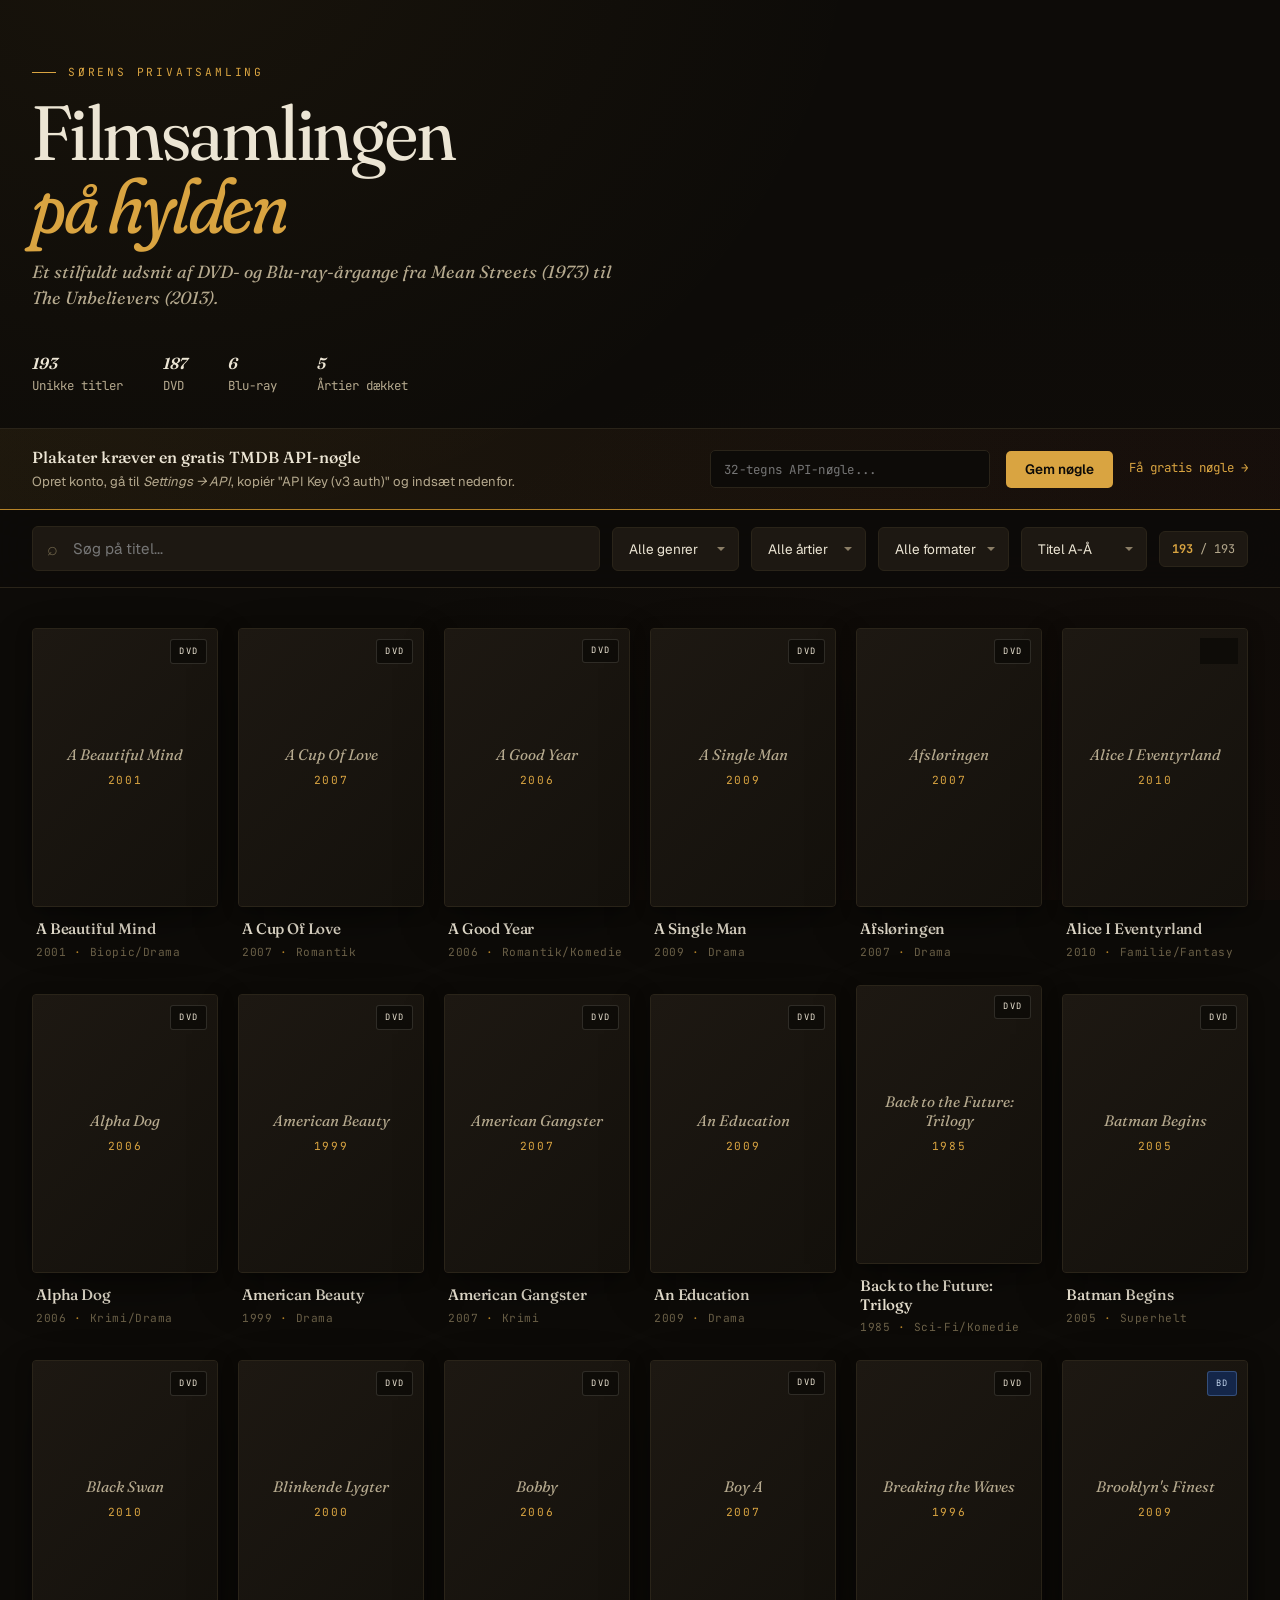
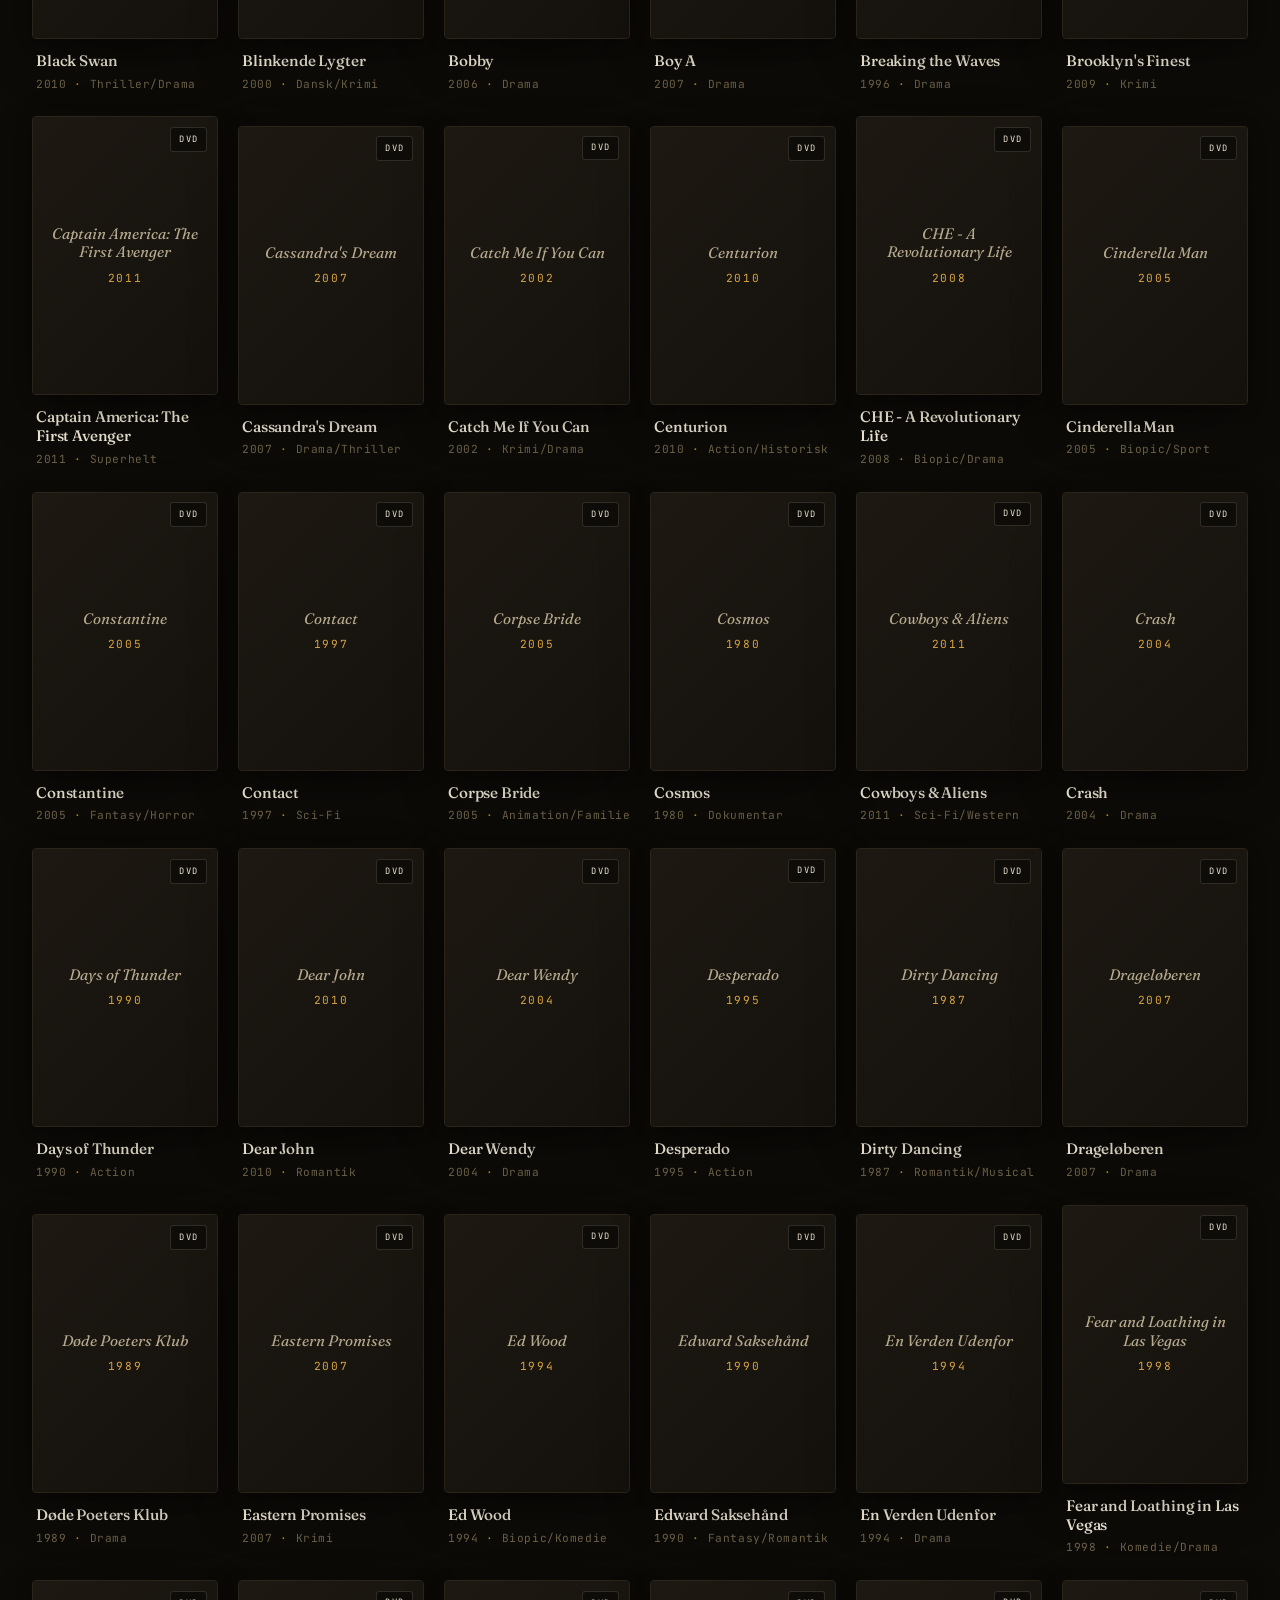
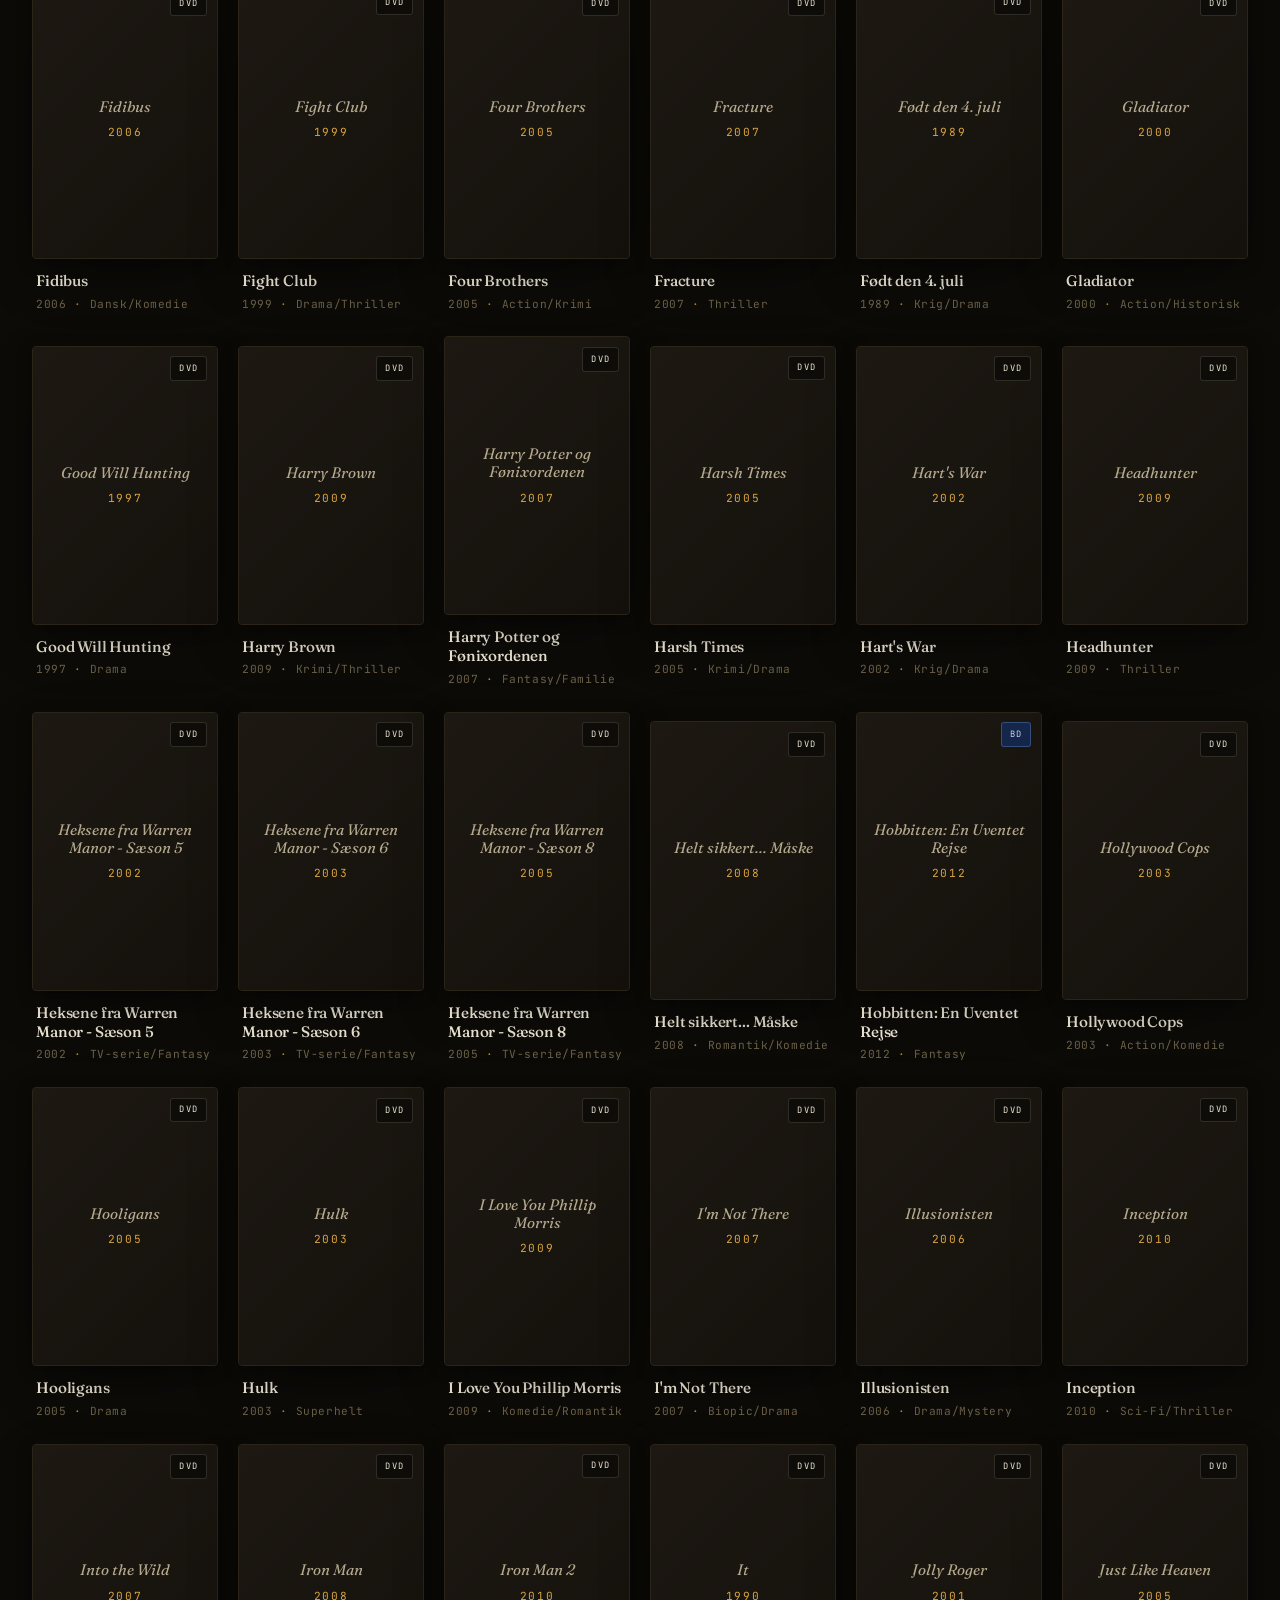
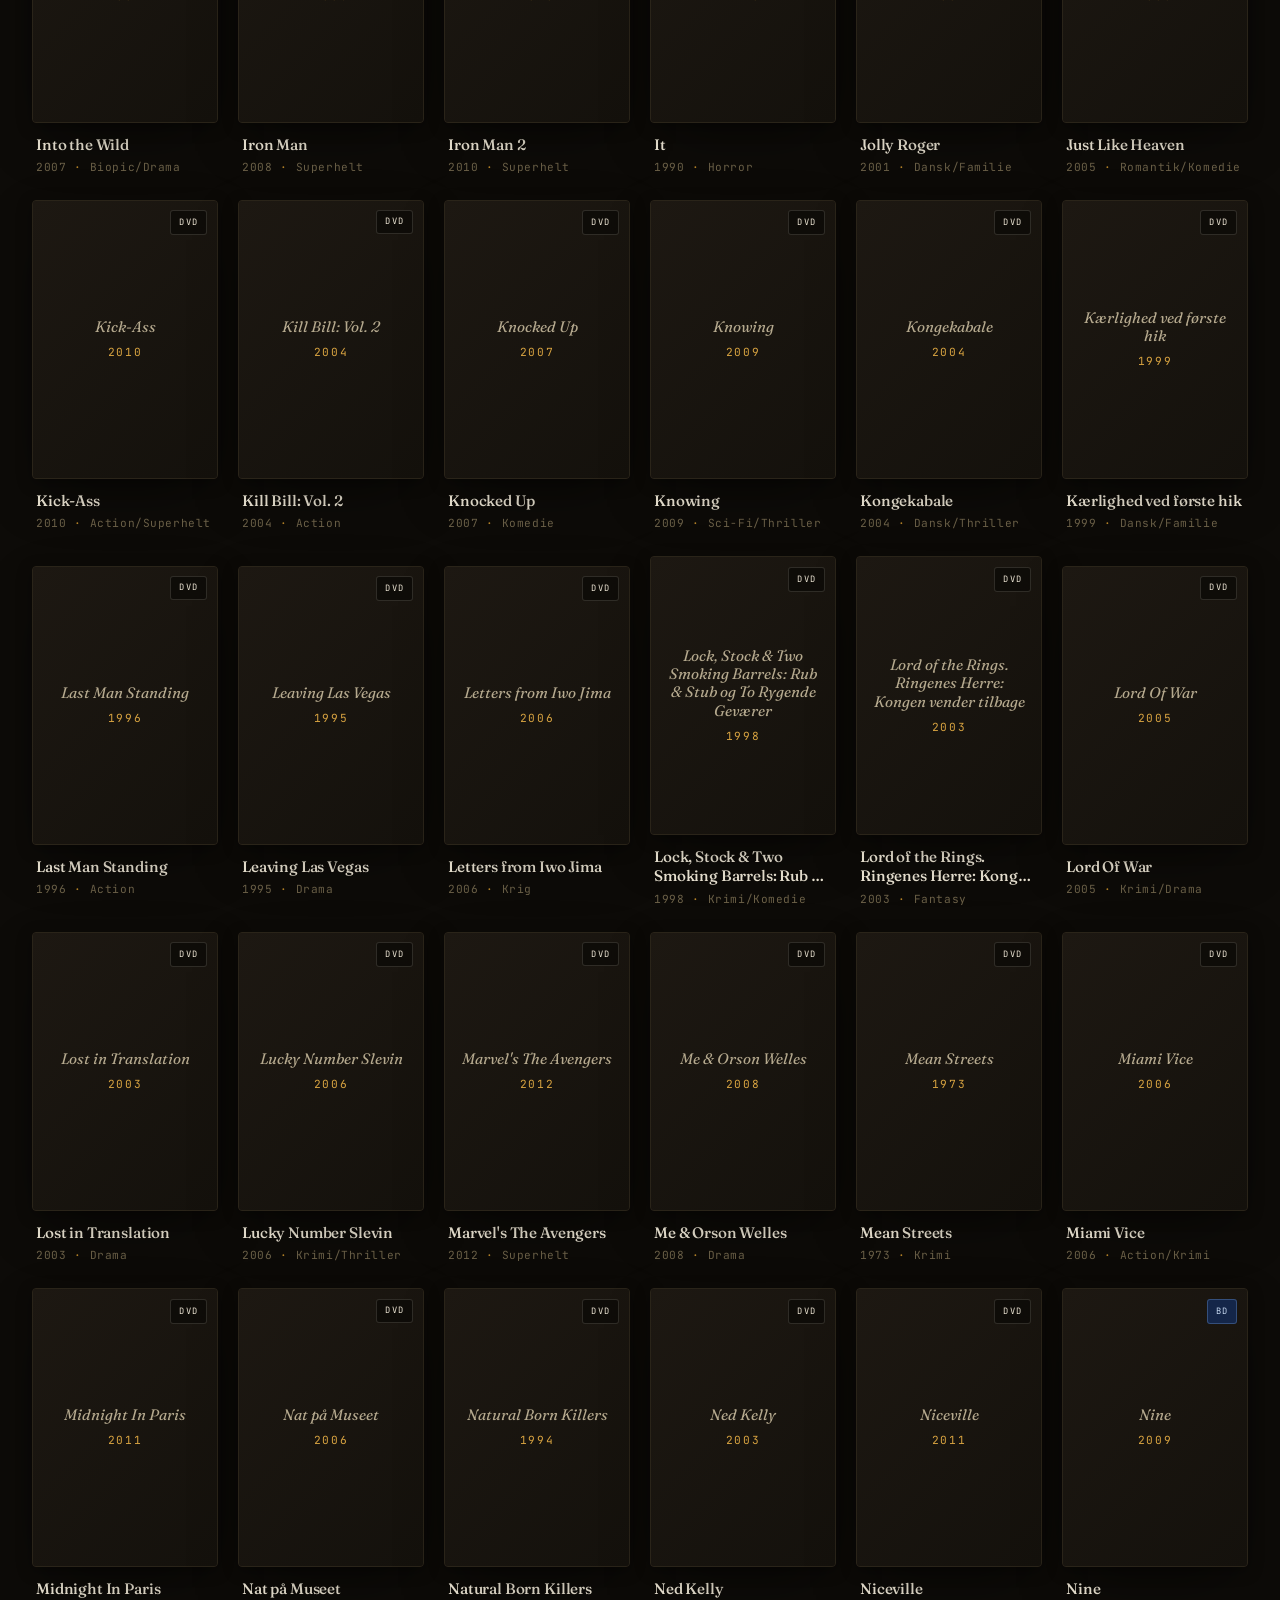
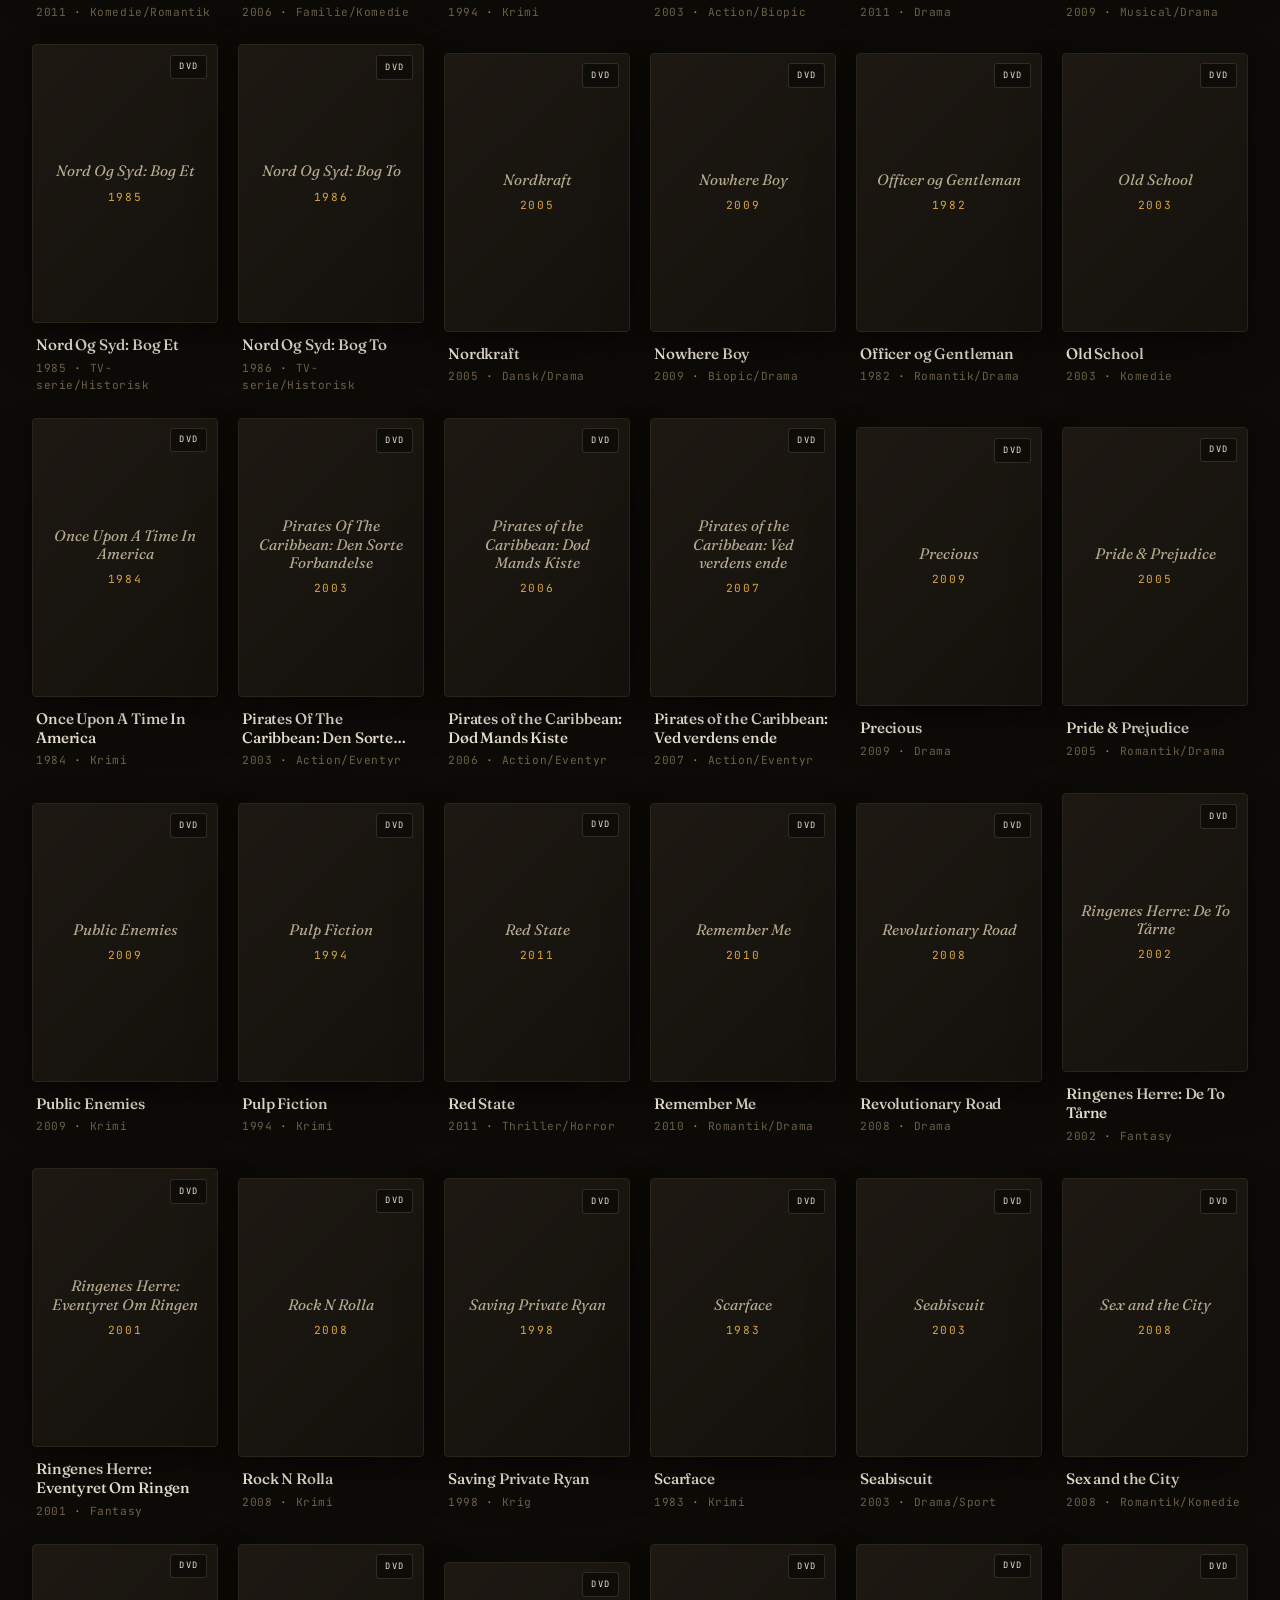
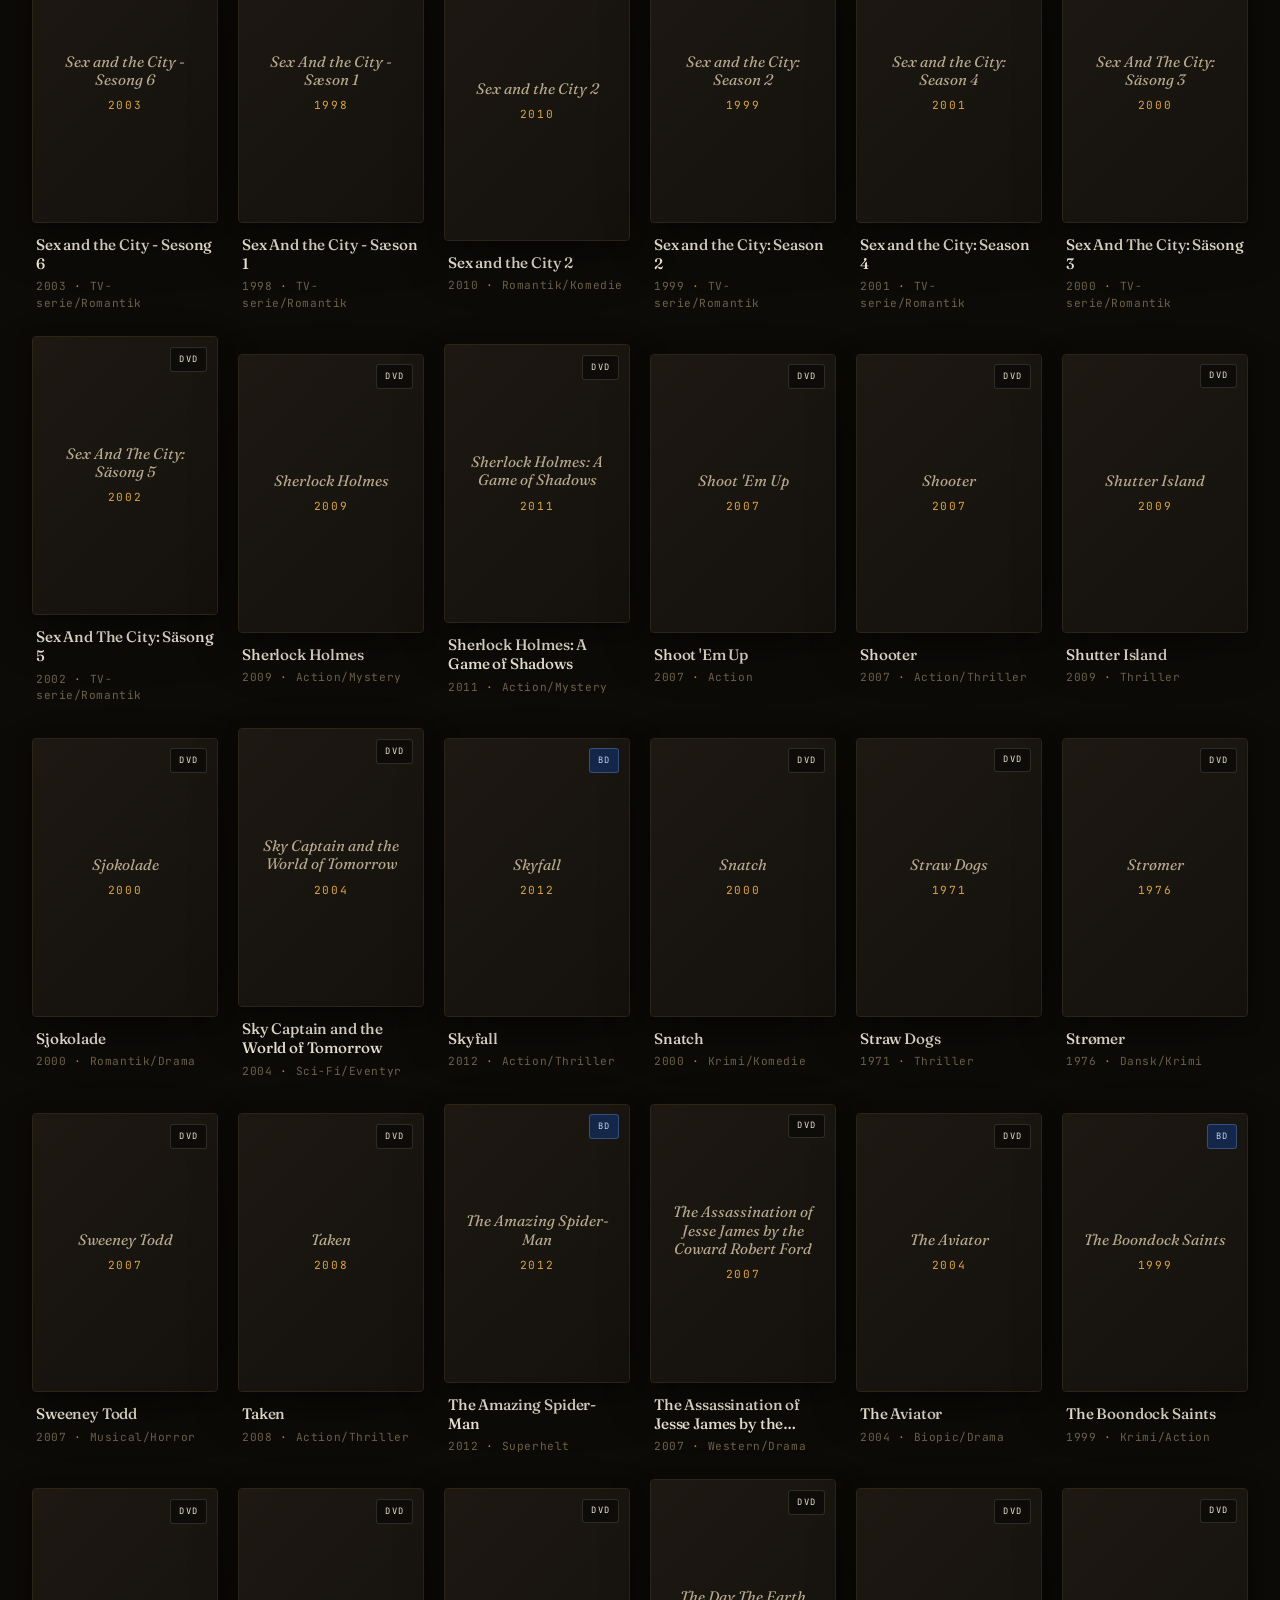
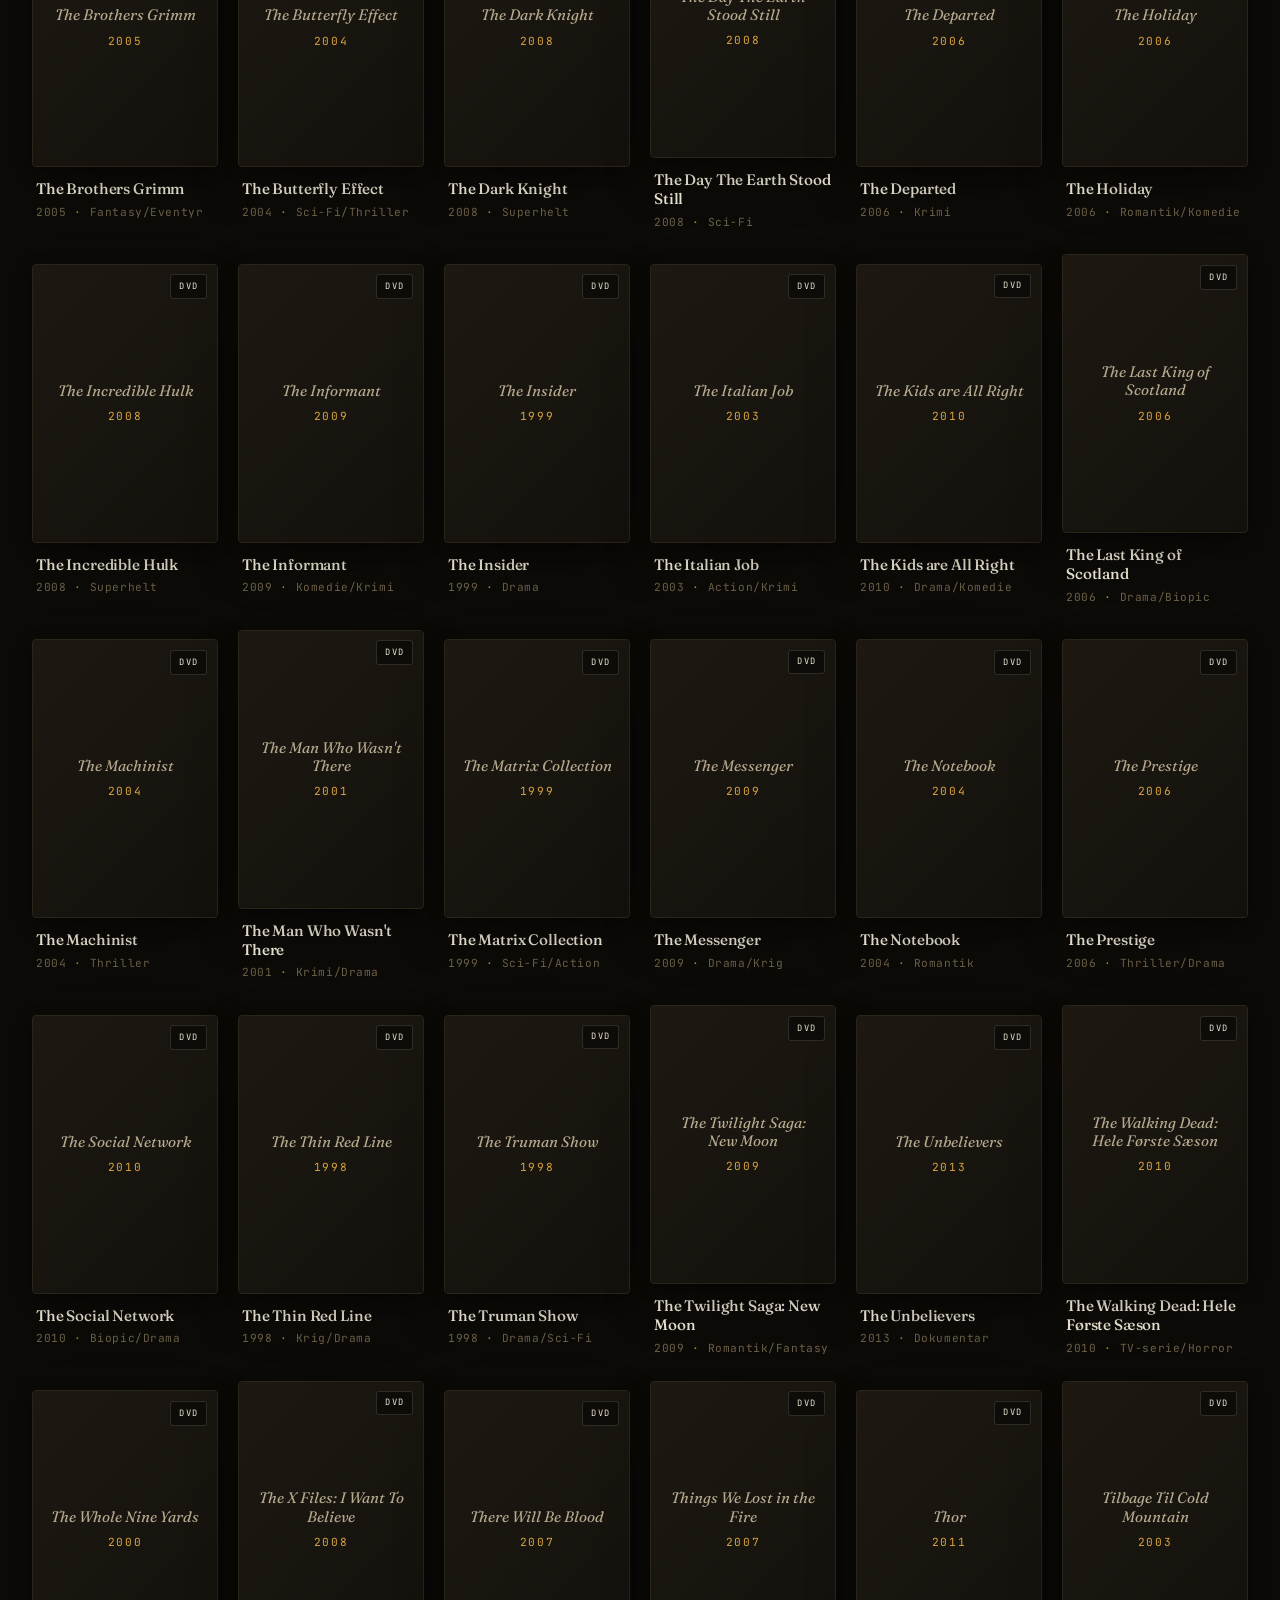
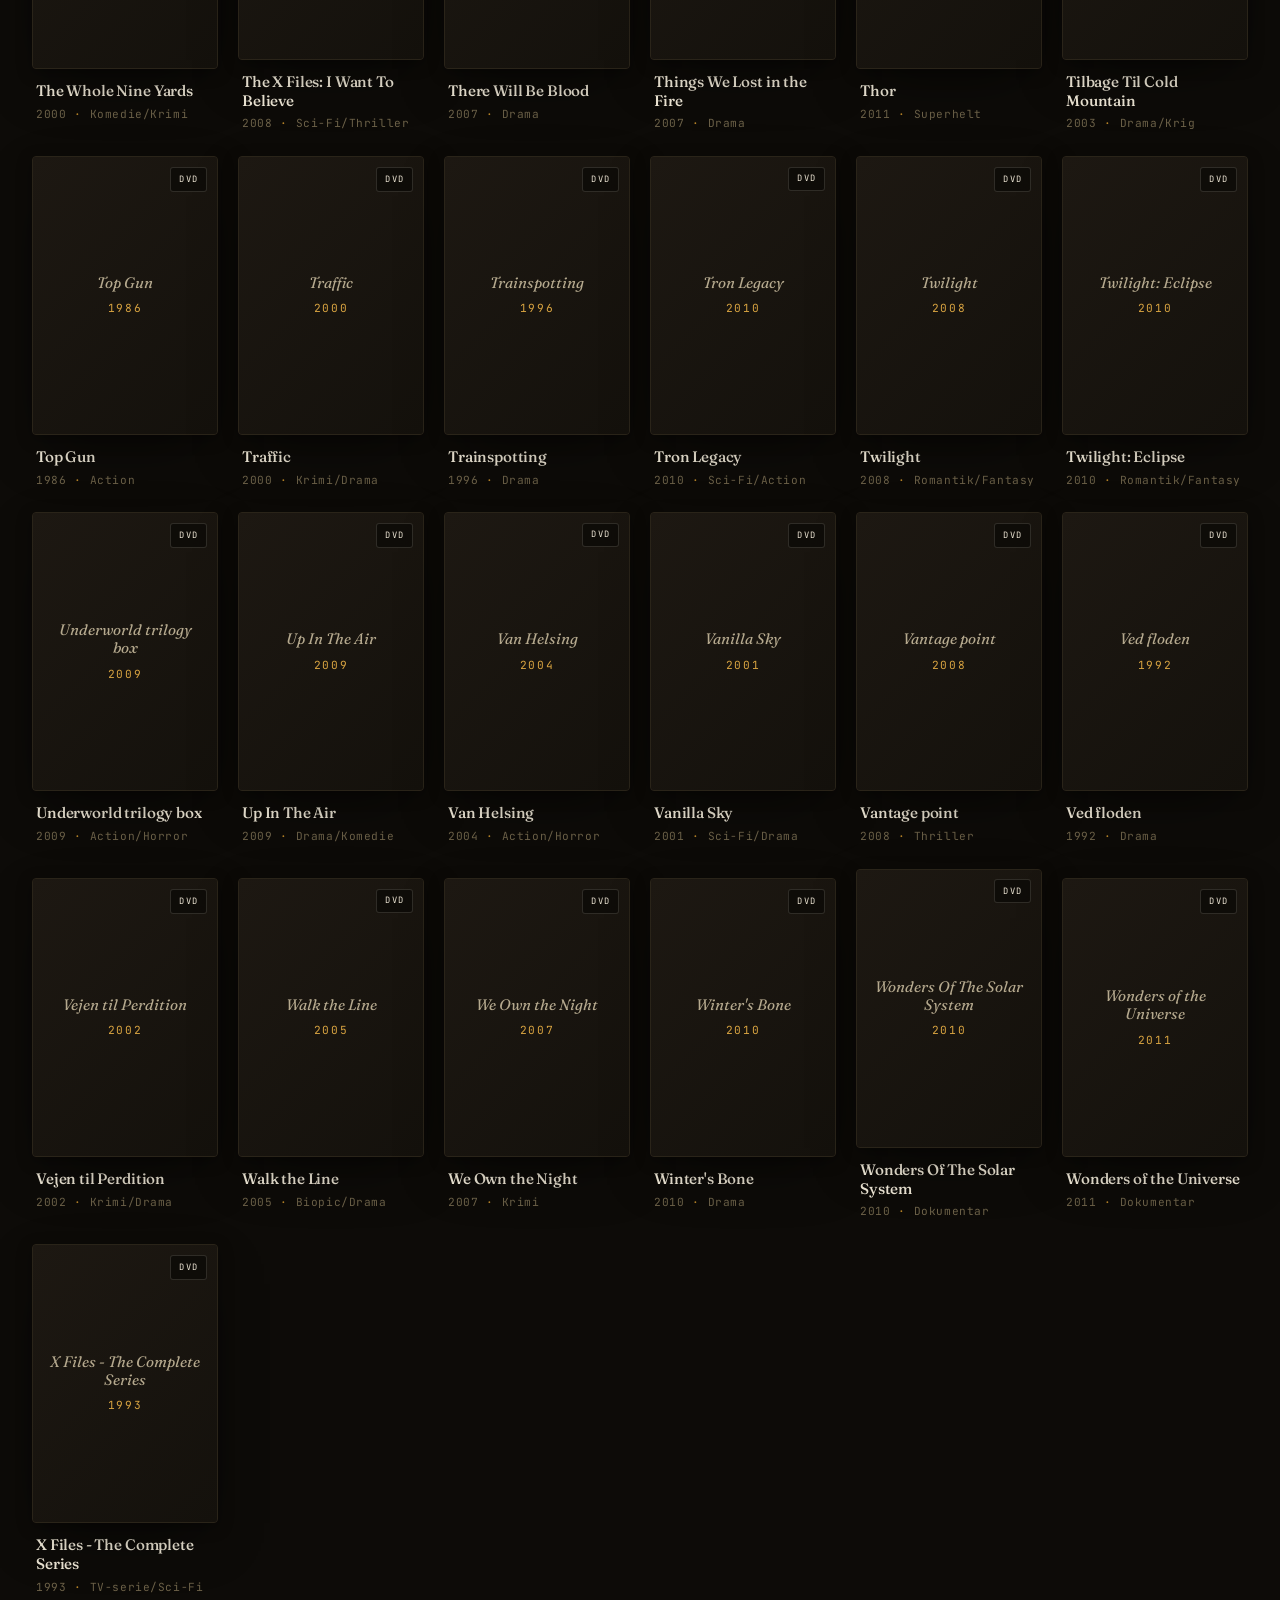
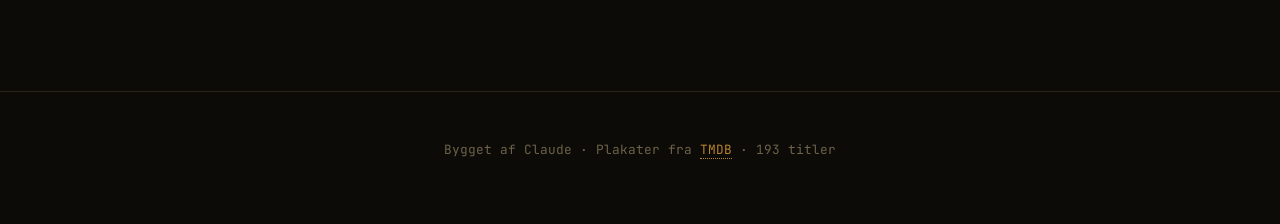
==== commit bd8707e7: "filmsamling: enrich modal with backdrop, plot, rating, runtime, cast Previously TMDB was only used f" ====
--- a/filmsamling.html
+++ b/filmsamling.html
@@ -326,14 +326,42 @@
 }
 .modal-close:hover { background: var(--crimson); border-color: var(--crimson); }
 .modal-content {
+  /* container — backdrop + grid sidder indeni */
+}
+.modal-backdrop-image {
+  position: relative;
+  height: 160px;
+  border-radius: 10px 10px 0 0;
+  overflow: hidden;
+  background: linear-gradient(135deg, var(--surface), var(--bg-2));
+  display: none;
+}
+.modal.has-backdrop .modal-backdrop-image { display: block; }
+.modal-backdrop-image img {
+  width: 100%; height: 100%;
+  object-fit: cover;
+  display: block;
+  opacity: 0;
+  transition: opacity 0.6s;
+}
+.modal-backdrop-image img.loaded { opacity: 0.55; }
+.modal-backdrop-image::after {
+  content: "";
+  position: absolute; inset: 0;
+  background: linear-gradient(180deg, transparent 0%, rgba(20,17,12,0.7) 70%, var(--bg-2) 100%);
+  pointer-events: none;
+}
+.modal-grid {
   display: grid;
   grid-template-columns: 280px 1fr;
   gap: 2rem;
   padding: 2rem;
 }
+.modal.has-backdrop .modal-grid { padding-top: 1.5rem; }
 @media (max-width: 640px) {
-  .modal-content { grid-template-columns: 1fr; }
+  .modal-grid { grid-template-columns: 1fr; }
   .modal-poster { max-width: 200px; margin: 0 auto; }
+  .modal-backdrop-image { height: 110px; }
 }
 .modal-poster {
   aspect-ratio: 2/3;
@@ -382,6 +410,73 @@
 }
 .modal-meta .year { color: var(--accent); border-color: var(--accent-2); }
 .modal-meta .fmt.bluray { color: #c5d8f0; border-color: rgba(100,140,200,0.4); }
+.modal-meta .rating {
+  color: var(--accent);
+  border-color: var(--accent-2);
+  font-weight: 600;
+  letter-spacing: 0.08em;
+}
+.modal-meta .runtime { color: var(--text); }
+.modal-meta [hidden] { display: none; }
+
+.modal-tagline {
+  font-family: 'Fraunces', serif;
+  font-style: italic;
+  font-size: 1rem;
+  line-height: 1.4;
+  color: var(--accent);
+  margin: 0.5rem 0 0;
+  opacity: 0;
+  transition: opacity 0.4s;
+}
+.modal-tagline.loaded { opacity: 1; }
+
+.modal-section {
+  margin-top: 1.75rem;
+  padding-top: 1.25rem;
+  border-top: 1px solid var(--border);
+}
+.modal-section h3 {
+  font-family: 'JetBrains Mono', monospace;
+  font-size: 0.65rem;
+  font-weight: 600;
+  letter-spacing: 0.25em;
+  text-transform: uppercase;
+  color: var(--accent);
+  margin-bottom: 0.85rem;
+}
+.modal-overview {
+  font-size: 0.95rem;
+  line-height: 1.6;
+  color: var(--text-dim);
+}
+.modal-crew {
+  font-size: 0.9rem;
+  color: var(--text);
+  margin-bottom: 0.85rem;
+}
+.modal-crew strong {
+  font-family: 'JetBrains Mono', monospace;
+  font-size: 0.62rem;
+  letter-spacing: 0.22em;
+  text-transform: uppercase;
+  color: var(--text-faint);
+  font-weight: 500;
+  margin-right: 0.75rem;
+}
+.modal-cast {
+  display: flex;
+  flex-wrap: wrap;
+  gap: 0.3rem 0;
+  font-size: 0.9rem;
+  color: var(--text);
+}
+.modal-cast .cast-name + .cast-name::before {
+  content: "·";
+  color: var(--accent-2);
+  margin: 0 0.6rem;
+}
+.modal-links { margin-top: 1.75rem; }
 .modal-links {
   display: flex;
   flex-direction: column;
@@ -603,9 +698,12 @@
 const FILMS = [{"t": "A Beautiful Mind", "y": 2001, "f": "DVD", "g": "Biopic/Drama"}, {"t": "A Cup Of Love", "y": 2007, "f": "DVD", "g": "Romantik"}, {"t": "A Good Year", "y": 2006, "f": "DVD", "g": "Romantik/Komedie"}, {"t": "A Single Man", "y": 2009, "f": "DVD", "g": "Drama"}, {"t": "Afsløringen", "y": 2007, "f": "DVD", "g": "Drama", "i": "Reservation Road"}, {"t": "Alice I Eventyrland", "y": 2010, "f": "DVD", "g": "Familie/Fantasy", "i": "Alice in Wonderland"}, {"t": "Alpha Dog", "y": 2006, "f": "DVD", "g": "Krimi/Drama"}, {"t": "American Beauty", "y": 1999, "f": "DVD", "g": "Drama"}, {"t": "American Gangster", "y": 2007, "f": "DVD", "g": "Krimi"}, {"t": "An Education", "y": 2009, "f": "DVD", "g": "Drama"}, {"t": "Back to the Future: Trilogy", "y": 1985, "f": "DVD", "g": "Sci-Fi/Komedie", "i": "Back to the Future"}, {"t": "Batman Begins", "y": 2005, "f": "DVD", "g": "Superhelt"}, {"t": "Black Swan", "y": 2010, "f": "DVD", "g": "Thriller/Drama"}, {"t": "Blinkende Lygter", "y": 2000, "f": "DVD", "g": "Dansk/Krimi"}, {"t": "Bobby", "y": 2006, "f": "DVD", "g": "Drama"}, {"t": "Boy A", "y": 2007, "f": "DVD", "g": "Drama"}, {"t": "Breaking the Waves", "y": 1996, "f": "DVD", "g": "Drama"}, {"t": "Brooklyn's Finest", "y": 2009, "f": "Blu-ray", "g": "Krimi"}, {"t": "Captain America: The First Avenger", "y": 2011, "f": "DVD", "g": "Superhelt"}, {"t": "Cassandra's Dream", "y": 2007, "f": "DVD", "g": "Drama/Thriller"}, {"t": "Catch Me If You Can", "y": 2002, "f": "DVD", "g": "Krimi/Drama"}, {"t": "Centurion", "y": 2010, "f": "DVD", "g": "Action/Historisk"}, {"t": "CHE - A Revolutionary Life", "y": 2008, "f": "DVD", "g": "Biopic/Drama", "i": "Che Part One"}, {"t": "Cinderella Man", "y": 2005, "f": "DVD", "g": "Biopic/Sport"}, {"t": "Constantine", "y": 2005, "f": "DVD", "g": "Fantasy/Horror"}, {"t": "Contact", "y": 1997, "f": "DVD", "g": "Sci-Fi"}, {"t": "Corpse Bride", "y": 2005, "f": "DVD", "g": "Animation/Familie"}, {"t": "Cosmos", "y": 1980, "f": "DVD", "g": "Dokumentar", "i": "Cosmos: A Personal Voyage"}, {"t": "Cowboys & Aliens", "y": 2011, "f": "DVD", "g": "Sci-Fi/Western"}, {"t": "Crash", "y": 2004, "f": "DVD", "g": "Drama"}, {"t": "Days of Thunder", "y": 1990, "f": "DVD", "g": "Action"}, {"t": "Dear John", "y": 2010, "f": "DVD", "g": "Romantik"}, {"t": "Dear Wendy", "y": 2004, "f": "DVD", "g": "Drama"}, {"t": "Desperado", "y": 1995, "f": "DVD", "g": "Action"}, {"t": "Dirty Dancing", "y": 1987, "f": "DVD", "g": "Romantik/Musical"}, {"t": "Drageløberen", "y": 2007, "f": "DVD", "g": "Drama", "i": "The Kite Runner"}, {"t": "Døde Poeters Klub", "y": 1989, "f": "DVD", "g": "Drama", "i": "Dead Poets Society"}, {"t": "Eastern Promises", "y": 2007, "f": "DVD", "g": "Krimi"}, {"t": "Ed Wood", "y": 1994, "f": "DVD", "g": "Biopic/Komedie"}, {"t": "Edward Saksehånd", "y": 1990, "f": "DVD", "g": "Fantasy/Romantik", "i": "Edward Scissorhands"}, {"t": "En Verden Udenfor", "y": 1994, "f": "DVD", "g": "Drama", "i": "Legends of the Fall"}, {"t": "Fear and Loathing in Las Vegas", "y": 1998, "f": "DVD", "g": "Komedie/Drama"}, {"t": "Fidibus", "y": 2006, "f": "DVD", "g": "Dansk/Komedie"}, {"t": "Fight Club", "y": 1999, "f": "DVD", "g": "Drama/Thriller"}, {"t": "Four Brothers", "y": 2005, "f": "DVD", "g": "Action/Krimi"}, {"t": "Fracture", "y": 2007, "f": "DVD", "g": "Thriller"}, {"t": "Født den 4. juli", "y": 1989, "f": "DVD", "g": "Krig/Drama", "i": "Born on the Fourth of July"}, {"t": "Gladiator", "y": 2000, "f": "DVD", "g": "Action/Historisk"}, {"t": "Good Will Hunting", "y": 1997, "f": "DVD", "g": "Drama"}, {"t": "Harry Brown", "y": 2009, "f": "DVD", "g": "Krimi/Thriller"}, {"t": "Harry Potter og Fønixordenen", "y": 2007, "f": "DVD", "g": "Fantasy/Familie", "i": "Harry Potter and the Order of the Phoenix"}, {"t": "Harsh Times", "y": 2005, "f": "DVD", "g": "Krimi/Drama"}, {"t": "Hart's War", "y": 2002, "f": "DVD", "g": "Krig/Drama"}, {"t": "Headhunter", "y": 2009, "f": "DVD", "g": "Thriller"}, {"t": "Heksene fra Warren Manor - Sæson 5", "y": 2002, "f": "DVD", "g": "TV-serie/Fantasy", "i": "Charmed"}, {"t": "Heksene fra Warren Manor - Sæson 6", "y": 2003, "f": "DVD", "g": "TV-serie/Fantasy", "i": "Charmed"}, {"t": "Heksene fra Warren Manor - Sæson 8", "y": 2005, "f": "DVD", "g": "TV-serie/Fantasy", "i": "Charmed"}, {"t": "Helt sikkert... Måske", "y": 2008, "f": "DVD", "g": "Romantik/Komedie", "i": "Definitely Maybe"}, {"t": "Hobbitten: En Uventet Rejse", "y": 2012, "f": "Blu-ray", "g": "Fantasy", "i": "The Hobbit An Unexpected Journey"}, {"t": "Hollywood Cops", "y": 2003, "f": "DVD", "g": "Action/Komedie", "i": "Hollywood Homicide"}, {"t": "Hooligans", "y": 2005, "f": "DVD", "g": "Drama", "i": "Green Street Hooligans"}, {"t": "Hulk", "y": 2003, "f": "DVD", "g": "Superhelt"}, {"t": "I Love You Phillip Morris", "y": 2009, "f": "DVD", "g": "Komedie/Romantik"}, {"t": "I'm Not There", "y": 2007, "f": "DVD", "g": "Biopic/Drama"}, {"t": "Illusionisten", "y": 2006, "f": "DVD", "g": "Drama/Mystery", "i": "The Illusionist"}, {"t": "Inception", "y": 2010, "f": "DVD", "g": "Sci-Fi/Thriller"}, {"t": "Into the Wild", "y": 2007, "f": "DVD", "g": "Biopic/Drama"}, {"t": "Iron Man", "y": 2008, "f": "DVD", "g": "Superhelt"}, {"t": "Iron Man 2", "y": 2010, "f": "DVD", "g": "Superhelt"}, {"t": "It", "y": 1990, "f": "DVD", "g": "Horror", "i": "Stephen King It"}, {"t": "Jolly Roger", "y": 2001, "f": "DVD", "g": "Dansk/Familie"}, {"t": "Just Like Heaven", "y": 2005, "f": "DVD", "g": "Romantik/Komedie"}, {"t": "Kick-Ass", "y": 2010, "f": "DVD", "g": "Action/Superhelt"}, {"t": "Kill Bill: Vol. 2", "y": 2004, "f": "DVD", "g": "Action"}, {"t": "Knocked Up", "y": 2007, "f": "DVD", "g": "Komedie"}, {"t": "Knowing", "y": 2009, "f": "DVD", "g": "Sci-Fi/Thriller"}, {"t": "Kongekabale", "y": 2004, "f": "DVD", "g": "Dansk/Thriller", "i": "King's Game"}, {"t": "Kærlighed ved første hik", "y": 1999, "f": "DVD", "g": "Dansk/Familie"}, {"t": "Last Man Standing", "y": 1996, "f": "DVD", "g": "Action"}, {"t": "Leaving Las Vegas", "y": 1995, "f": "DVD", "g": "Drama"}, {"t": "Letters from Iwo Jima", "y": 2006, "f": "DVD", "g": "Krig"}, {"t": "Lock, Stock & Two Smoking Barrels: Rub & Stub og To Rygende Geværer", "y": 1998, "f": "DVD", "g": "Krimi/Komedie", "i": "Lock Stock and Two Smoking Barrels"}, {"t": "Lord of the Rings. Ringenes Herre: Kongen vender tilbage", "y": 2003, "f": "DVD", "g": "Fantasy", "i": "The Lord of the Rings The Return of the King"}, {"t": "Lord Of War", "y": 2005, "f": "DVD", "g": "Krimi/Drama"}, {"t": "Lost in Translation", "y": 2003, "f": "DVD", "g": "Drama"}, {"t": "Lucky Number Slevin", "y": 2006, "f": "DVD", "g": "Krimi/Thriller"}, {"t": "Marvel's The Avengers", "y": 2012, "f": "DVD", "g": "Superhelt", "i": "The Avengers"}, {"t": "Me & Orson Welles", "y": 2008, "f": "DVD", "g": "Drama", "i": "Me and Orson Welles"}, {"t": "Mean Streets", "y": 1973, "f": "DVD", "g": "Krimi"}, {"t": "Miami Vice", "y": 2006, "f": "DVD", "g": "Action/Krimi"}, {"t": "Midnight In Paris", "y": 2011, "f": "DVD", "g": "Komedie/Romantik"}, {"t": "Nat på Museet", "y": 2006, "f": "DVD", "g": "Familie/Komedie", "i": "Night at the Museum"}, {"t": "Natural Born Killers", "y": 1994, "f": "DVD", "g": "Krimi"}, {"t": "Ned Kelly", "y": 2003, "f": "DVD", "g": "Action/Biopic"}, {"t": "Niceville", "y": 2011, "f": "DVD", "g": "Drama", "i": "The Help"}, {"t": "Nine", "y": 2009, "f": "Blu-ray", "g": "Musical/Drama"}, {"t": "Nord Og Syd: Bog Et", "y": 1985, "f": "DVD", "g": "TV-serie/Historisk", "i": "North and South"}, {"t": "Nord Og Syd: Bog To", "y": 1986, "f": "DVD", "g": "TV-serie/Historisk", "i": "North and South"}, {"t": "Nordkraft", "y": 2005, "f": "DVD", "g": "Dansk/Drama"}, {"t": "Nowhere Boy", "y": 2009, "f": "DVD", "g": "Biopic/Drama"}, {"t": "Officer og Gentleman", "y": 1982, "f": "DVD", "g": "Romantik/Drama", "i": "An Officer and a Gentleman"}, {"t": "Old School", "y": 2003, "f": "DVD", "g": "Komedie"}, {"t": "Once Upon A Time In America", "y": 1984, "f": "DVD", "g": "Krimi"}, {"t": "Pirates Of The Caribbean: Den Sorte Forbandelse", "y": 2003, "f": "DVD", "g": "Action/Eventyr", "i": "Pirates of the Caribbean The Curse of the Black Pearl"}, {"t": "Pirates of the Caribbean: Død Mands Kiste", "y": 2006, "f": "DVD", "g": "Action/Eventyr", "i": "Pirates of the Caribbean Dead Man's Chest"}, {"t": "Pirates of the Caribbean: Ved verdens ende", "y": 2007, "f": "DVD", "g": "Action/Eventyr", "i": "Pirates of the Caribbean At World's End"}, {"t": "Precious", "y": 2009, "f": "DVD", "g": "Drama"}, {"t": "Pride & Prejudice", "y": 2005, "f": "DVD", "g": "Romantik/Drama"}, {"t": "Public Enemies", "y": 2009, "f": "DVD", "g": "Krimi"}, {"t": "Pulp Fiction", "y": 1994, "f": "DVD", "g": "Krimi"}, {"t": "Red State", "y": 2011, "f": "DVD", "g": "Thriller/Horror"}, {"t": "Remember Me", "y": 2010, "f": "DVD", "g": "Romantik/Drama"}, {"t": "Revolutionary Road", "y": 2008, "f": "DVD", "g": "Drama"}, {"t": "Ringenes Herre: De To Tårne", "y": 2002, "f": "DVD", "g": "Fantasy", "i": "The Lord of the Rings The Two Towers"}, {"t": "Ringenes Herre: Eventyret Om Ringen", "y": 2001, "f": "DVD", "g": "Fantasy", "i": "The Lord of the Rings The Fellowship of the Ring"}, {"t": "Rock N Rolla", "y": 2008, "f": "DVD", "g": "Krimi", "i": "RocknRolla"}, {"t": "Saving Private Ryan", "y": 1998, "f": "DVD", "g": "Krig"}, {"t": "Scarface", "y": 1983, "f": "DVD", "g": "Krimi"}, {"t": "Seabiscuit", "y": 2003, "f": "DVD", "g": "Drama/Sport"}, {"t": "Sex and the City", "y": 2008, "f": "DVD", "g": "Romantik/Komedie", "i": "Sex and the City"}, {"t": "Sex and the City - Sesong 6", "y": 2003, "f": "DVD", "g": "TV-serie/Romantik", "i": "Sex and the City"}, {"t": "Sex And the City - Sæson 1", "y": 1998, "f": "DVD", "g": "TV-serie/Romantik", "i": "Sex and the City"}, {"t": "Sex and the City 2", "y": 2010, "f": "DVD", "g": "Romantik/Komedie"}, {"t": "Sex and the City: Season 2", "y": 1999, "f": "DVD", "g": "TV-serie/Romantik", "i": "Sex and the City"}, {"t": "Sex and the City: Season 4", "y": 2001, "f": "DVD", "g": "TV-serie/Romantik", "i": "Sex and the City Season 4"}, {"t": "Sex And The City: Säsong 3", "y": 2000, "f": "DVD", "g": "TV-serie/Romantik", "i": "Sex and the City"}, {"t": "Sex And The City: Säsong 5", "y": 2002, "f": "DVD", "g": "TV-serie/Romantik", "i": "Sex and the City"}, {"t": "Sherlock Holmes", "y": 2009, "f": "DVD", "g": "Action/Mystery"}, {"t": "Sherlock Holmes: A Game of Shadows", "y": 2011, "f": "DVD", "g": "Action/Mystery"}, {"t": "Shoot 'Em Up", "y": 2007, "f": "DVD", "g": "Action"}, {"t": "Shooter", "y": 2007, "f": "DVD", "g": "Action/Thriller"}, {"t": "Shutter Island", "y": 2009, "f": "DVD", "g": "Thriller"}, {"t": "Sjokolade", "y": 2000, "f": "DVD", "g": "Romantik/Drama", "i": "Chocolat"}, {"t": "Sky Captain and the World of Tomorrow", "y": 2004, "f": "DVD", "g": "Sci-Fi/Eventyr"}, {"t": "Skyfall", "y": 2012, "f": "Blu-ray", "g": "Action/Thriller"}, {"t": "Snatch", "y": 2000, "f": "DVD", "g": "Krimi/Komedie"}, {"t": "Straw Dogs", "y": 1971, "f": "DVD", "g": "Thriller"}, {"t": "Strømer", "y": 1976, "f": "DVD", "g": "Dansk/Krimi"}, {"t": "Sweeney Todd", "y": 2007, "f": "DVD", "g": "Musical/Horror", "i": "Sweeney Todd The Demon Barber of Fleet Street"}, {"t": "Taken", "y": 2008, "f": "DVD", "g": "Action/Thriller"}, {"t": "The Amazing Spider-Man", "y": 2012, "f": "Blu-ray", "g": "Superhelt"}, {"t": "The Assassination of Jesse James by the Coward Robert Ford", "y": 2007, "f": "DVD", "g": "Western/Drama"}, {"t": "The Aviator", "y": 2004, "f": "DVD", "g": "Biopic/Drama"}, {"t": "The Boondock Saints", "y": 1999, "f": "Blu-ray", "g": "Krimi/Action"}, {"t": "The Brothers Grimm", "y": 2005, "f": "DVD", "g": "Fantasy/Eventyr"}, {"t": "The Butterfly Effect", "y": 2004, "f": "DVD", "g": "Sci-Fi/Thriller"}, {"t": "The Dark Knight", "y": 2008, "f": "DVD", "g": "Superhelt"}, {"t": "The Day The Earth Stood Still", "y": 2008, "f": "DVD", "g": "Sci-Fi"}, {"t": "The Departed", "y": 2006, "f": "DVD", "g": "Krimi"}, {"t": "The Holiday", "y": 2006, "f": "DVD", "g": "Romantik/Komedie"}, {"t": "The Incredible Hulk", "y": 2008, "f": "DVD", "g": "Superhelt"}, {"t": "The Informant", "y": 2009, "f": "DVD", "g": "Komedie/Krimi", "i": "The Informant!"}, {"t": "The Insider", "y": 1999, "f": "DVD", "g": "Drama"}, {"t": "The Italian Job", "y": 2003, "f": "DVD", "g": "Action/Krimi"}, {"t": "The Kids are All Right", "y": 2010, "f": "DVD", "g": "Drama/Komedie"}, {"t": "The Last King of Scotland", "y": 2006, "f": "DVD", "g": "Drama/Biopic"}, {"t": "The Machinist", "y": 2004, "f": "DVD", "g": "Thriller"}, {"t": "The Man Who Wasn't There", "y": 2001, "f": "DVD", "g": "Krimi/Drama"}, {"t": "The Matrix Collection", "y": 1999, "f": "DVD", "g": "Sci-Fi/Action", "i": "The Matrix"}, {"t": "The Messenger", "y": 2009, "f": "DVD", "g": "Drama/Krig"}, {"t": "The Notebook", "y": 2004, "f": "DVD", "g": "Romantik"}, {"t": "The Prestige", "y": 2006, "f": "DVD", "g": "Thriller/Drama"}, {"t": "The Social Network", "y": 2010, "f": "DVD", "g": "Biopic/Drama"}, {"t": "The Thin Red Line", "y": 1998, "f": "DVD", "g": "Krig/Drama"}, {"t": "The Truman Show", "y": 1998, "f": "DVD", "g": "Drama/Sci-Fi"}, {"t": "The Twilight Saga: New Moon", "y": 2009, "f": "DVD", "g": "Romantik/Fantasy"}, {"t": "The Unbelievers", "y": 2013, "f": "DVD", "g": "Dokumentar"}, {"t": "The Walking Dead: Hele Første Sæson", "y": 2010, "f": "DVD", "g": "TV-serie/Horror", "i": "The Walking Dead"}, {"t": "The Whole Nine Yards", "y": 2000, "f": "DVD", "g": "Komedie/Krimi"}, {"t": "The X Files: I Want To Believe", "y": 2008, "f": "DVD", "g": "Sci-Fi/Thriller"}, {"t": "There Will Be Blood", "y": 2007, "f": "DVD", "g": "Drama"}, {"t": "Things We Lost in the Fire", "y": 2007, "f": "DVD", "g": "Drama"}, {"t": "Thor", "y": 2011, "f": "DVD", "g": "Superhelt"}, {"t": "Tilbage Til Cold Mountain", "y": 2003, "f": "DVD", "g": "Drama/Krig", "i": "Cold Mountain"}, {"t": "Top Gun", "y": 1986, "f": "DVD", "g": "Action"}, {"t": "Traffic", "y": 2000, "f": "DVD", "g": "Krimi/Drama"}, {"t": "Trainspotting", "y": 1996, "f": "DVD", "g": "Drama"}, {"t": "Tron Legacy", "y": 2010, "f": "DVD", "g": "Sci-Fi/Action"}, {"t": "Twilight", "y": 2008, "f": "DVD", "g": "Romantik/Fantasy"}, {"t": "Twilight: Eclipse", "y": 2010, "f": "DVD", "g": "Romantik/Fantasy", "i": "The Twilight Saga Eclipse"}, {"t": "Underworld trilogy box", "y": 2009, "f": "DVD", "g": "Action/Horror", "i": "Underworld"}, {"t": "Up In The Air", "y": 2009, "f": "DVD", "g": "Drama/Komedie"}, {"t": "Van Helsing", "y": 2004, "f": "DVD", "g": "Action/Horror"}, {"t": "Vanilla Sky", "y": 2001, "f": "DVD", "g": "Sci-Fi/Drama"}, {"t": "Vantage point", "y": 2008, "f": "DVD", "g": "Thriller", "i": "Vantage Point"}, {"t": "Ved floden", "y": 1992, "f": "DVD", "g": "Drama", "i": "A River Runs Through It"}, {"t": "Vejen til Perdition", "y": 2002, "f": "DVD", "g": "Krimi/Drama", "i": "Road to Perdition"}, {"t": "Walk the Line", "y": 2005, "f": "DVD", "g": "Biopic/Drama"}, {"t": "We Own the Night", "y": 2007, "f": "DVD", "g": "Krimi"}, {"t": "Winter's Bone", "y": 2010, "f": "DVD", "g": "Drama"}, {"t": "Wonders Of The Solar System", "y": 2010, "f": "DVD", "g": "Dokumentar"}, {"t": "Wonders of the Universe", "y": 2011, "f": "DVD", "g": "Dokumentar"}, {"t": "X Files - The Complete Series", "y": 1993, "f": "DVD", "g": "TV-serie/Sci-Fi", "i": "The X-Files"}];
 
 // Cache TMDB-resultater (i memory + localStorage hvor muligt)
-// v3: TMDB-data inkl. poster_path, id, type
+// v4: udvidet search-data (overview, backdrop, rating, releasedato osv.)
+// detail v1: /movie eller /tv detail-call med credits + external_ids
 const posterCache = new Map();
-const CACHE_KEY = 'posterCache_v3_tmdb';
+const detailCache = new Map();
+const CACHE_KEY = 'posterCache_v4_tmdb';
+const DETAIL_CACHE_KEY = 'detailCache_v1_tmdb';
 const TMDB_KEY_STORAGE = 'tmdbApiKey';
 try {
   const stored = localStorage.getItem(CACHE_KEY);
@@ -615,6 +713,13 @@
   // Ryd gamle cache-versioner
   localStorage.removeItem('posterCache');
   localStorage.removeItem('posterCache_v2');
+  localStorage.removeItem('posterCache_v3_tmdb');
+} catch(e) {}
+try {
+  const stored = localStorage.getItem(DETAIL_CACHE_KEY);
+  if (stored) {
+    Object.entries(JSON.parse(stored)).forEach(([k, v]) => detailCache.set(k, v));
+  }
 } catch(e) {}
 
 function savePosterCache() {
@@ -624,6 +729,13 @@
   } catch(e) {}
 }
 
+function saveDetailCache() {
+  try {
+    const obj = Object.fromEntries(detailCache);
+    localStorage.setItem(DETAIL_CACHE_KEY, JSON.stringify(obj));
+  } catch(e) {}
+}
+
 function getApiKey() {
   return localStorage.getItem(TMDB_KEY_STORAGE) || '';
 }
@@ -635,9 +747,9 @@
 
 function key(f) { return (f.i || f.t) + '|' + f.y; }
 
-// Henter plakat fra TMDB.
+// Henter search-data fra TMDB.
 // Bruger /search/movie eller /search/tv afhængig af genre, falder tilbage til /search/multi.
-async function fetchPoster(f) {
+async function fetchTmdbSearch(f) {
   const k = key(f);
   if (posterCache.has(k)) return posterCache.get(k);
 
@@ -676,9 +788,16 @@
       const mediaType = type || candidate.media_type || 'movie';
       const result = {
         img: `https://image.tmdb.org/t/p/w500${candidate.poster_path}`,
+        backdrop: candidate.backdrop_path ? `https://image.tmdb.org/t/p/w780${candidate.backdrop_path}` : null,
         tmdbId: candidate.id,
         tmdbType: mediaType,
         title: candidate.title || candidate.name || term,
+        originalTitle: candidate.original_title || candidate.original_name || null,
+        overview: candidate.overview || '',
+        voteAverage: typeof candidate.vote_average === 'number' ? candidate.vote_average : null,
+        voteCount: candidate.vote_count || 0,
+        releaseDate: candidate.release_date || candidate.first_air_date || null,
+        originalLanguage: candidate.original_language || null,
       };
       posterCache.set(k, result);
       savePosterCache();
@@ -690,6 +809,56 @@
   posterCache.set(k, null);
   savePosterCache();
   return null;
+}
+
+// Henter detail-data (runtime, tagline, credits, imdb_id) for et kendt TMDB-id.
+// Kaldes først ved modal-åbning, ikke ved grid-load.
+async function fetchTmdbDetail(tmdbId, tmdbType) {
+  const k = `${tmdbType}|${tmdbId}`;
+  if (detailCache.has(k)) return detailCache.get(k);
+
+  const apiKey = getApiKey();
+  if (!apiKey) return null;
+
+  try {
+    const url = `https://api.themoviedb.org/3/${tmdbType}/${tmdbId}?api_key=${apiKey}&append_to_response=credits,external_ids`;
+    const r = await fetch(url);
+    if (!r.ok) {
+      detailCache.set(k, null);
+      saveDetailCache();
+      return null;
+    }
+    const data = await r.json();
+    const isMovie = tmdbType === 'movie';
+    const credits = data.credits || {};
+    const cast = (credits.cast || []).slice(0, 6).map(c => ({
+      name: c.name,
+      character: c.character || null,
+    }));
+    const directors = isMovie
+      ? (credits.crew || []).filter(c => c.job === 'Director').map(c => c.name)
+      : (data.created_by || []).map(c => c.name);
+    const ext = data.external_ids || {};
+    const result = {
+      runtime: data.runtime || null,
+      episodeRuntime: !isMovie && data.episode_run_time && data.episode_run_time[0] || null,
+      numberOfSeasons: data.number_of_seasons || null,
+      numberOfEpisodes: data.number_of_episodes || null,
+      tagline: data.tagline || null,
+      genres: (data.genres || []).map(g => g.name),
+      imdbId: ext.imdb_id || data.imdb_id || null,
+      cast,
+      directors,
+      productionCountries: (data.production_countries || []).map(c => c.iso_3166_1),
+      status: data.status || null,
+    };
+    detailCache.set(k, result);
+    saveDetailCache();
+    return result;
+  } catch(e) {
+    console.warn('TMDB detail-fejl', tmdbId, e);
+    return null;
+  }
 }
 
 // Test om en nøgle er gyldig. Returnerer detaljeret status så vi kan fejlfinde.
@@ -795,7 +964,7 @@
       observer.unobserve(el);
       const idx = +el.closest('.card').dataset.idx;
       const film = FILMS[idx];
-      const result = await fetchPoster(film);
+      const result = await fetchTmdbSearch(film);
       if (result && result.img) {
         const img = new Image();
         img.alt = film.t;
@@ -816,74 +985,196 @@
 // Modal
 async function openModal(f) {
   const content = document.getElementById('modal-content');
-  const imdbQ = encodeURIComponent((f.i || f.t) + ' ' + f.y);
+  const imdbSearchQ = encodeURIComponent((f.i || f.t) + ' ' + f.y);
   const wikiQ = encodeURIComponent((f.i || f.t) + ' film ' + f.y);
   const googleQ = encodeURIComponent((f.i || f.t) + ' ' + f.y + ' film');
-  // Tjek om vi har cached TMDB-data
-  const cached = posterCache.get(key(f));
-  const tmdbHref = cached && cached.tmdbId
-    ? `https://www.themoviedb.org/${cached.tmdbType}/${cached.tmdbId}`
-    : `https://www.themoviedb.org/search?query=${encodeURIComponent(f.i || f.t)}`;
+  const tmdbSearchHref = `https://www.themoviedb.org/search?query=${encodeURIComponent(f.i || f.t)}`;
+
+  // Render basis-skelet straks
   content.innerHTML = `
-    <div class="modal-poster" id="modal-poster">
-      ${makePlaceholder(f)}
-    </div>
-    <div class="modal-info">
-      <h2>${escapeHtml(f.t)}${f.i ? `<span class="intl">${escapeHtml(f.i)}</span>` : ''}</h2>
-      <div class="modal-meta">
-        <span class="year">${f.y}</span>
-        <span class="fmt${f.f === 'Blu-ray' ? ' bluray' : ''}">${f.f}</span>
-        <span>${escapeHtml(f.g)}</span>
-        <span>${decade(f.y)}'erne</span>
+    <div class="modal-backdrop-image" id="modal-backdrop"></div>
+    <div class="modal-grid">
+      <div class="modal-poster" id="modal-poster">
+        ${makePlaceholder(f)}
       </div>
-      <div class="modal-links">
-        <a href="https://www.imdb.com/find/?q=${imdbQ}&s=tt&ttype=ft" target="_blank" rel="noopener">
-          <span class="label"><span class="icon">IMDB</span>Find på IMDB</span>
-          <span class="arrow">→</span>
-        </a>
-        <a href="${tmdbHref}" target="_blank" rel="noopener" id="tmdb-link">
-          <span class="label"><span class="icon">TMDB</span>${cached && cached.tmdbId ? 'TMDB-side' : 'Søg på TMDB'}</span>
-          <span class="arrow">→</span>
-        </a>
-        <a href="https://en.wikipedia.org/wiki/Special:Search?search=${wikiQ}" target="_blank" rel="noopener">
-          <span class="label"><span class="icon">WIKI</span>Søg på Wikipedia</span>
-          <span class="arrow">→</span>
-        </a>
-        <a href="https://www.google.com/search?q=${googleQ}" target="_blank" rel="noopener">
-          <span class="label"><span class="icon">SØG</span>Google-søgning</span>
-          <span class="arrow">→</span>
-        </a>
-        <a href="https://letterboxd.com/search/films/${encodeURIComponent((f.i || f.t))}/" target="_blank" rel="noopener">
-          <span class="label"><span class="icon">LB</span>Find på Letterboxd</span>
-          <span class="arrow">→</span>
-        </a>
+      <div class="modal-info">
+        <h2>${escapeHtml(f.t)}${f.i ? `<span class="intl">${escapeHtml(f.i)}</span>` : ''}</h2>
+        <div class="modal-tagline" id="modal-tagline"></div>
+        <div class="modal-meta" id="modal-meta">
+          <span class="year">${f.y}</span>
+          <span class="fmt${f.f === 'Blu-ray' ? ' bluray' : ''}">${f.f}</span>
+          <span class="runtime" data-slot="runtime" hidden></span>
+          <span class="rating" data-slot="rating" hidden></span>
+          <span>${escapeHtml(f.g)}</span>
+          <span>${decade(f.y)}'erne</span>
+        </div>
+        <div class="modal-section" id="modal-overview-section" hidden>
+          <h3>Handling</h3>
+          <p class="modal-overview" data-slot="overview"></p>
+        </div>
+        <div class="modal-section" id="modal-credits-section" hidden>
+          <h3>Medvirkende</h3>
+          <div class="modal-crew" data-slot="directors" hidden></div>
+          <div class="modal-cast" data-slot="cast"></div>
+        </div>
+        <div class="modal-links">
+          <a href="https://www.imdb.com/find/?q=${imdbSearchQ}&s=tt&ttype=ft" target="_blank" rel="noopener" id="imdb-link">
+            <span class="label"><span class="icon">IMDB</span>Find på IMDB</span>
+            <span class="arrow">→</span>
+          </a>
+          <a href="${tmdbSearchHref}" target="_blank" rel="noopener" id="tmdb-link">
+            <span class="label"><span class="icon">TMDB</span>Søg på TMDB</span>
+            <span class="arrow">→</span>
+          </a>
+          <a href="https://en.wikipedia.org/wiki/Special:Search?search=${wikiQ}" target="_blank" rel="noopener">
+            <span class="label"><span class="icon">WIKI</span>Søg på Wikipedia</span>
+            <span class="arrow">→</span>
+          </a>
+          <a href="https://www.google.com/search?q=${googleQ}" target="_blank" rel="noopener">
+            <span class="label"><span class="icon">SØG</span>Google-søgning</span>
+            <span class="arrow">→</span>
+          </a>
+          <a href="https://letterboxd.com/search/films/${encodeURIComponent((f.i || f.t))}/" target="_blank" rel="noopener">
+            <span class="label"><span class="icon">LB</span>Find på Letterboxd</span>
+            <span class="arrow">→</span>
+          </a>
+        </div>
       </div>
     </div>
   `;
   document.getElementById('modal').classList.add('open');
+  document.getElementById('modal').classList.remove('has-backdrop');
   document.getElementById('backdrop').classList.add('open');
   document.body.style.overflow = 'hidden';
 
-  // Hent poster og opdater TMDB-link når vi kender ID
-  const result = await fetchPoster(f);
-  if (result && result.img) {
+  // Anvend cached data straks hvis det findes
+  const cachedSearch = posterCache.get(key(f));
+  if (cachedSearch) applySearchData(cachedSearch, f);
+  let cachedDetail = null;
+  if (cachedSearch && cachedSearch.tmdbId) {
+    cachedDetail = detailCache.get(`${cachedSearch.tmdbType}|${cachedSearch.tmdbId}`);
+    if (cachedDetail) applyDetailData(cachedDetail);
+  }
+
+  // Hent friske data hvis ikke cached
+  let search = cachedSearch;
+  if (search === undefined) {
+    search = await fetchTmdbSearch(f);
+    if (search) applySearchData(search, f);
+  }
+  if (search && search.tmdbId && !cachedDetail && !detailCache.has(`${search.tmdbType}|${search.tmdbId}`)) {
+    const detail = await fetchTmdbDetail(search.tmdbId, search.tmdbType);
+    if (detail) applyDetailData(detail);
+  }
+}
+
+function applySearchData(s, f) {
+  if (!s) return;
+  // Poster
+  if (s.img) {
     const mp = document.getElementById('modal-poster');
-    if (mp) {
+    if (mp && !mp.querySelector('img')) {
       const img = new Image();
-      img.src = result.img;
       img.alt = f.t;
       img.onload = () => {
         mp.querySelector('.poster-placeholder')?.remove();
         mp.appendChild(img);
       };
+      img.src = s.img;
     }
-    // Opdater TMDB-linket med den præcise side
-    if (result.tmdbId) {
-      const tmdbLink = document.getElementById('tmdb-link');
-      if (tmdbLink) {
-        tmdbLink.href = `https://www.themoviedb.org/${result.tmdbType}/${result.tmdbId}`;
-        tmdbLink.querySelector('.label').innerHTML = '<span class="icon">TMDB</span>TMDB-side';
-      }
+  }
+  // Backdrop
+  if (s.backdrop) {
+    const bd = document.getElementById('modal-backdrop');
+    if (bd && !bd.querySelector('img')) {
+      const img = new Image();
+      img.alt = '';
+      img.onload = () => {
+        bd.appendChild(img);
+        requestAnimationFrame(() => img.classList.add('loaded'));
+      };
+      img.src = s.backdrop;
+      document.getElementById('modal').classList.add('has-backdrop');
+    }
+  }
+  // Overview / plot
+  if (s.overview) {
+    const ov = document.querySelector('[data-slot="overview"]');
+    if (ov) {
+      ov.textContent = s.overview;
+      document.getElementById('modal-overview-section').hidden = false;
+    }
+  }
+  // Rating (skjul hvis for få stemmer)
+  if (typeof s.voteAverage === 'number' && s.voteAverage > 0 && s.voteCount >= 5) {
+    const r = document.querySelector('[data-slot="rating"]');
+    if (r) {
+      r.textContent = `★ ${s.voteAverage.toFixed(1)}`;
+      r.hidden = false;
+      r.title = `${s.voteCount.toLocaleString('da-DK')} stemmer på TMDB`;
+    }
+  }
+  // TMDB direkte link
+  if (s.tmdbId) {
+    const link = document.getElementById('tmdb-link');
+    if (link) {
+      link.href = `https://www.themoviedb.org/${s.tmdbType}/${s.tmdbId}`;
+      link.querySelector('.label').innerHTML = '<span class="icon">TMDB</span>TMDB-side';
+    }
+  }
+}
+
+function applyDetailData(d) {
+  if (!d) return;
+  // Runtime (film) eller sæson/afsnit-info (TV)
+  const runtimeSlot = document.querySelector('[data-slot="runtime"]');
+  if (runtimeSlot) {
+    if (d.runtime) {
+      const h = Math.floor(d.runtime / 60);
+      const m = d.runtime % 60;
+      runtimeSlot.textContent = h > 0 ? `${h}t ${m}m` : `${m} min`;
+      runtimeSlot.hidden = false;
+    } else if (d.numberOfSeasons || d.numberOfEpisodes) {
+      const parts = [];
+      if (d.numberOfSeasons) parts.push(`${d.numberOfSeasons} sæson${d.numberOfSeasons === 1 ? '' : 'er'}`);
+      if (d.numberOfEpisodes) parts.push(`${d.numberOfEpisodes} afsnit`);
+      runtimeSlot.textContent = parts.join(' · ');
+      runtimeSlot.hidden = false;
+    }
+  }
+  // Tagline
+  if (d.tagline) {
+    const tl = document.getElementById('modal-tagline');
+    if (tl) {
+      tl.textContent = `"${d.tagline}"`;
+      tl.classList.add('loaded');
+    }
+  }
+  // Instruktør/skaber
+  const credSection = document.getElementById('modal-credits-section');
+  if (d.directors && d.directors.length) {
+    const slot = document.querySelector('[data-slot="directors"]');
+    if (slot) {
+      const label = d.directors.length > 1 ? 'Instruktører' : 'Instruktør';
+      slot.innerHTML = `<strong>${label}</strong>${escapeHtml(d.directors.join(', '))}`;
+      slot.hidden = false;
+      if (credSection) credSection.hidden = false;
+    }
+  }
+  // Cast
+  if (d.cast && d.cast.length) {
+    const slot = document.querySelector('[data-slot="cast"]');
+    if (slot) {
+      slot.innerHTML = d.cast.map(c => `<span class="cast-name">${escapeHtml(c.name)}</span>`).join('');
+      if (credSection) credSection.hidden = false;
+    }
+  }
+  // Direkte IMDB-link
+  if (d.imdbId) {
+    const link = document.getElementById('imdb-link');
+    if (link) {
+      link.href = `https://www.imdb.com/title/${d.imdbId}/`;
+      link.querySelector('.label').innerHTML = '<span class="icon">IMDB</span>IMDB-side';
     }
   }
 }
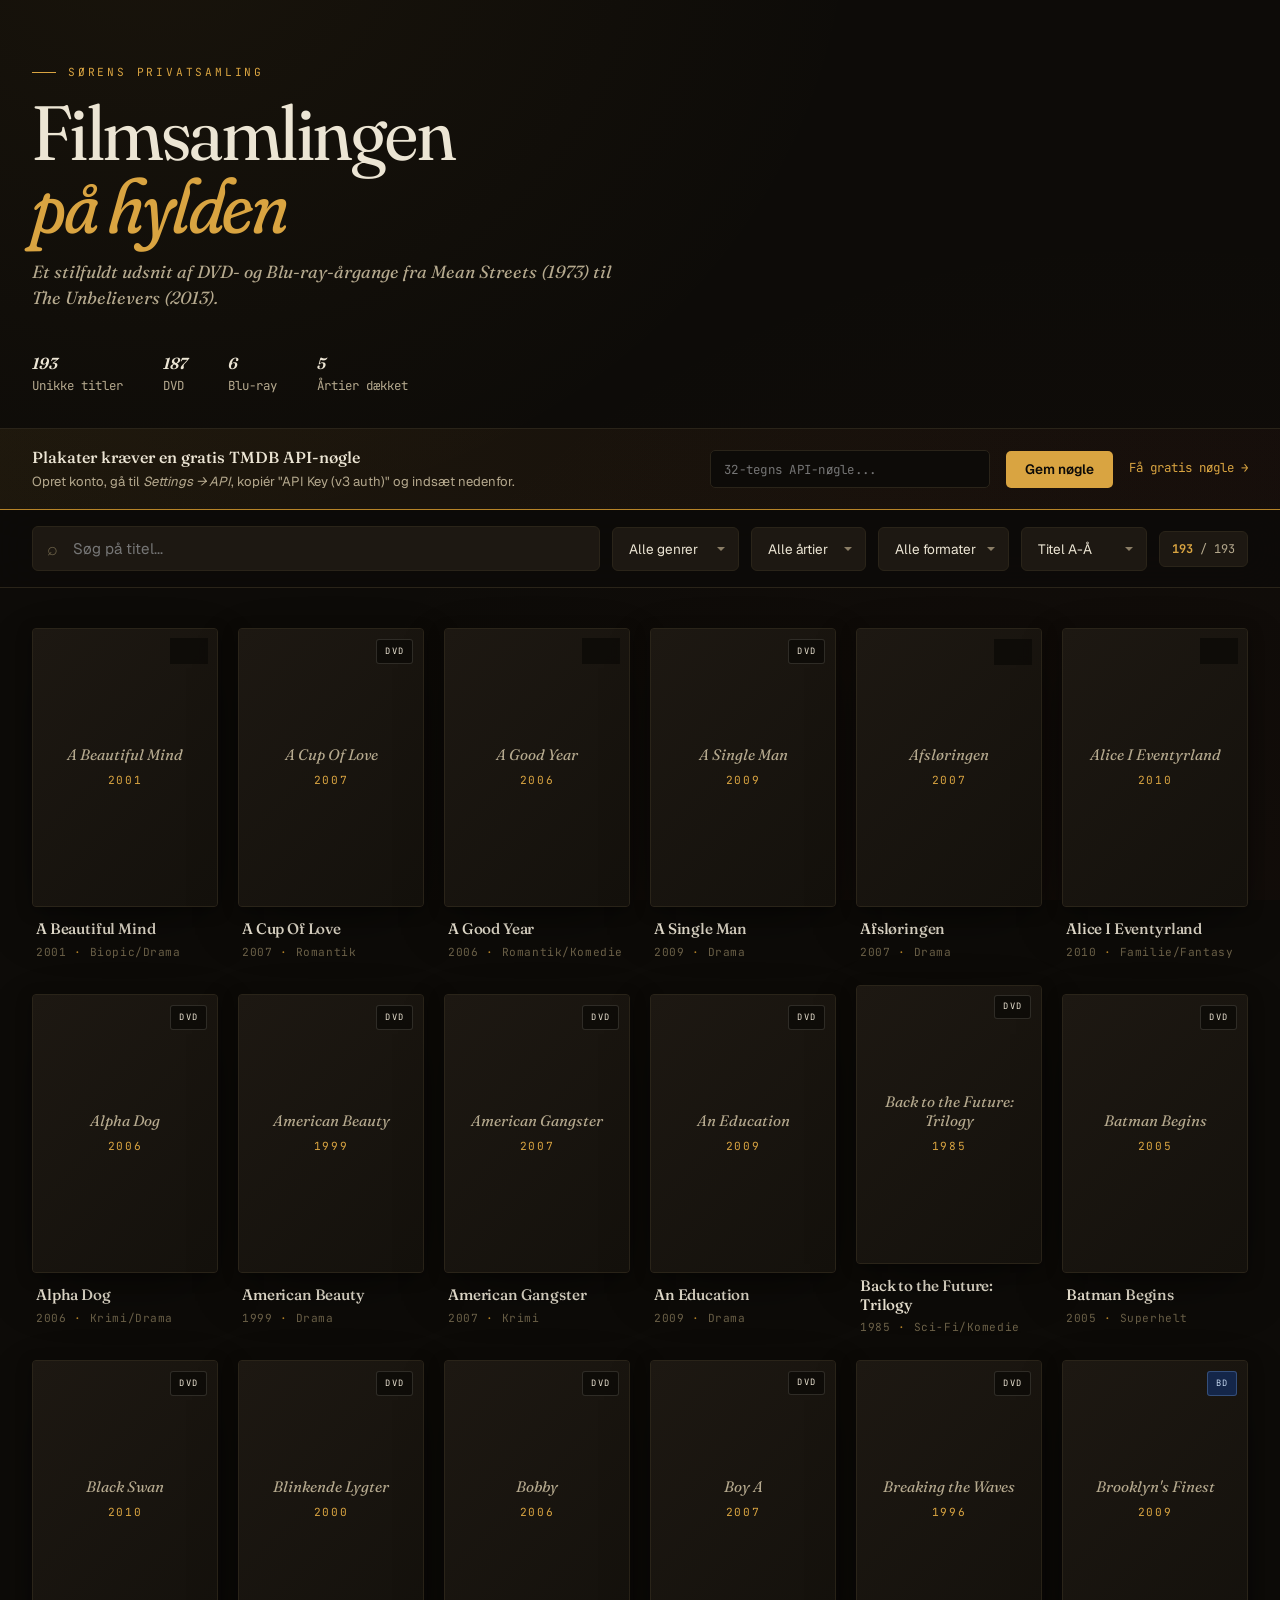
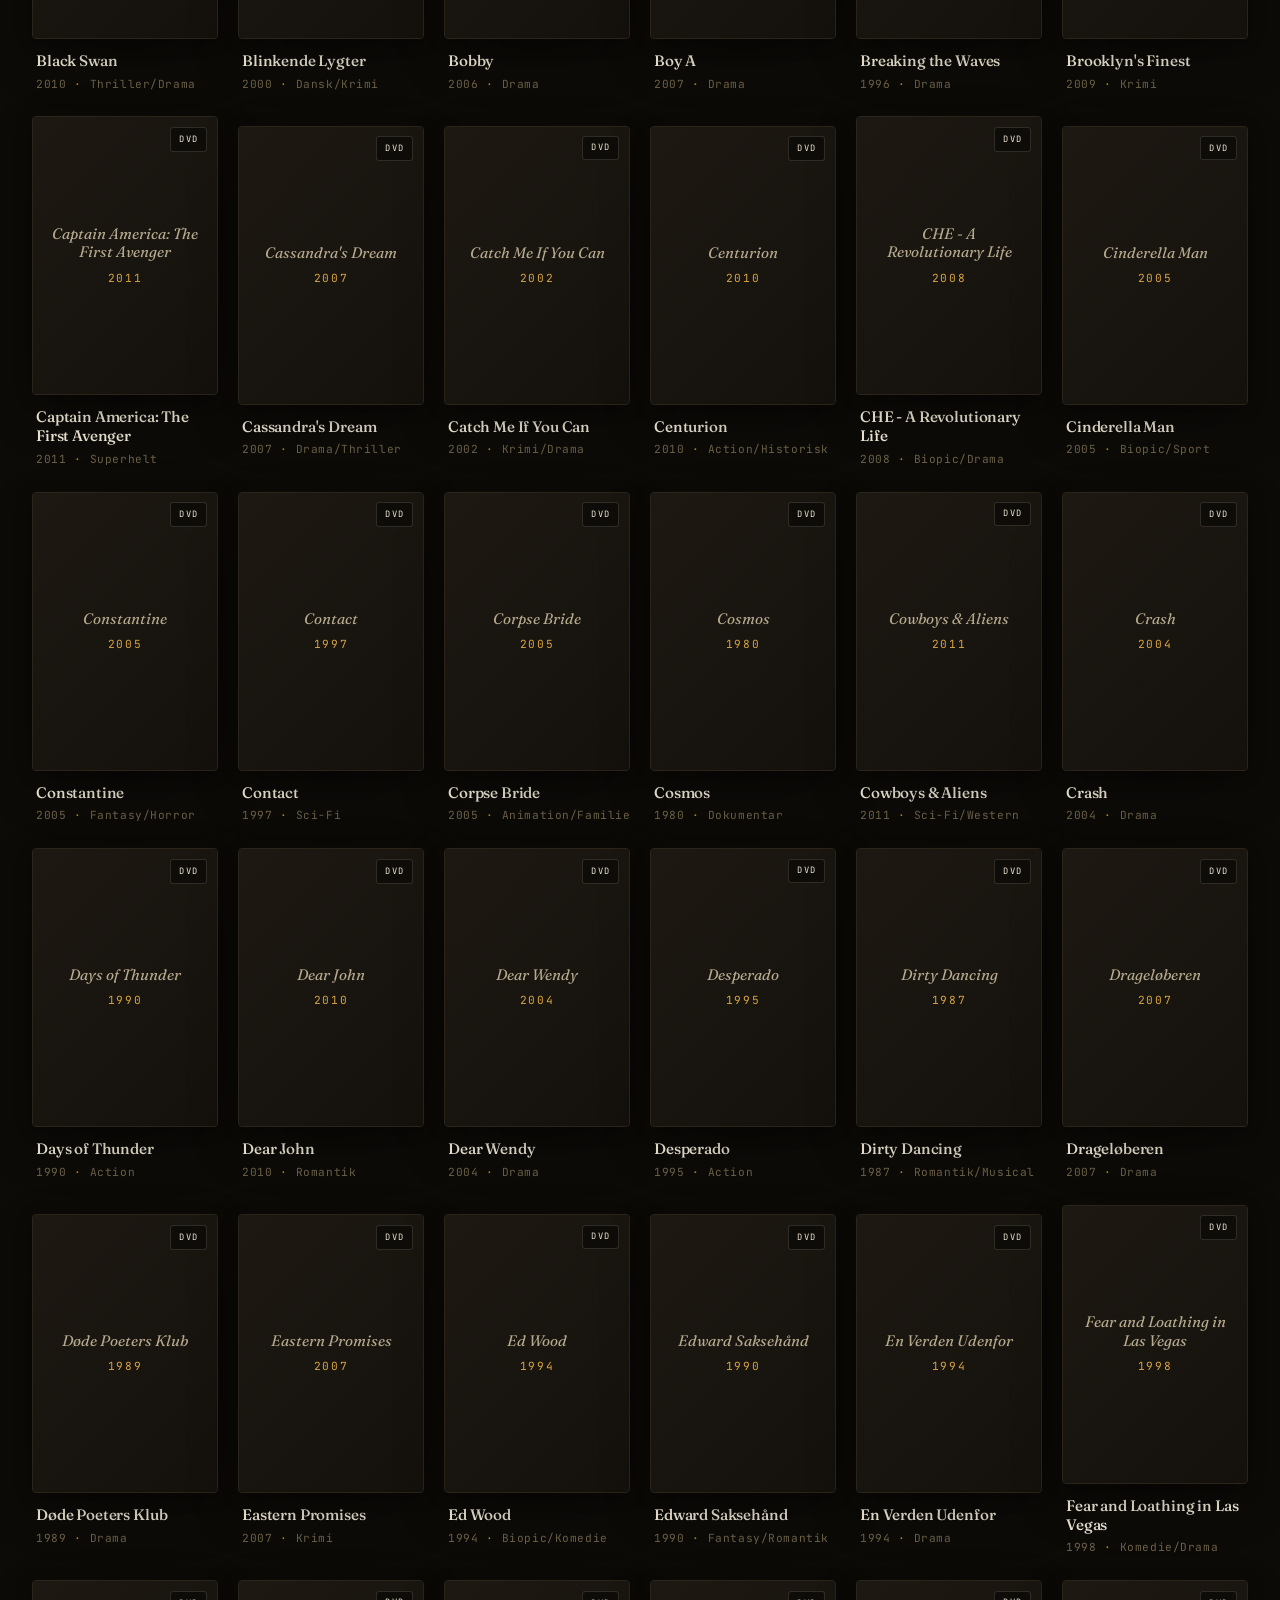
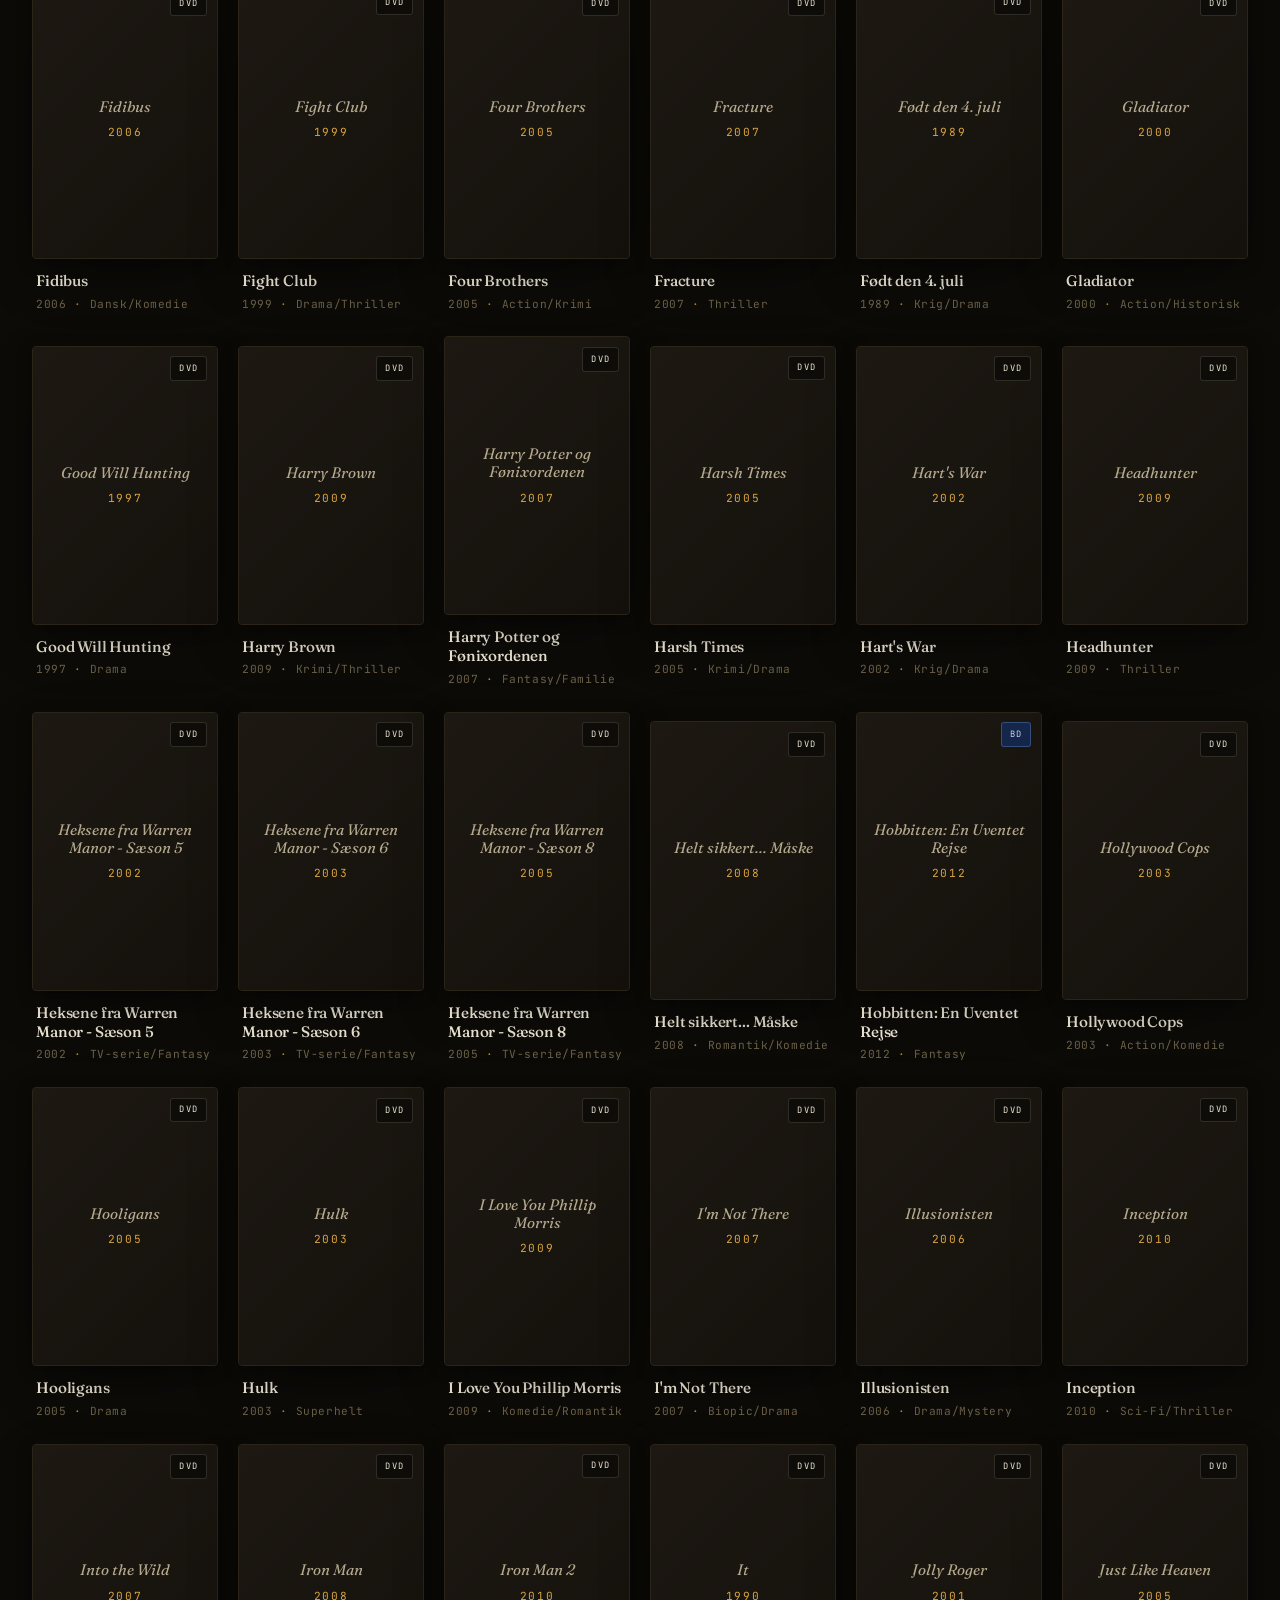
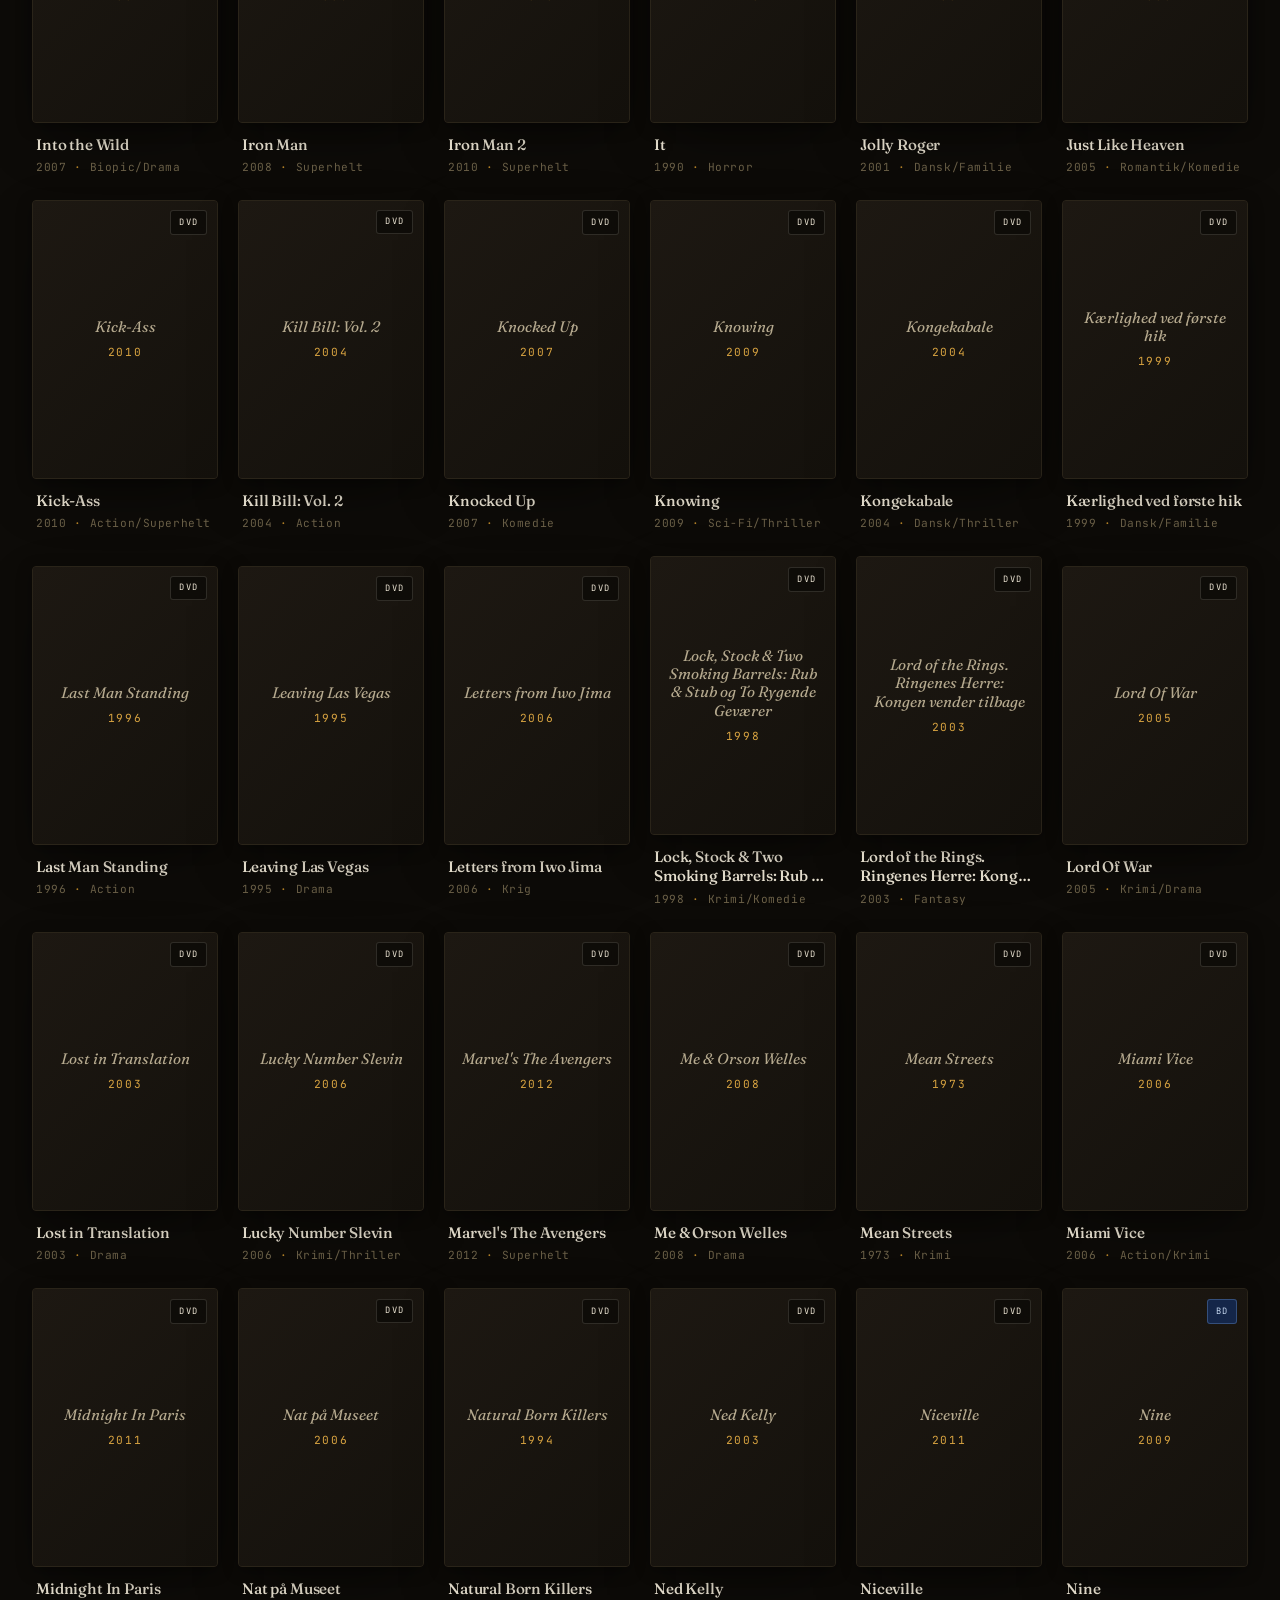
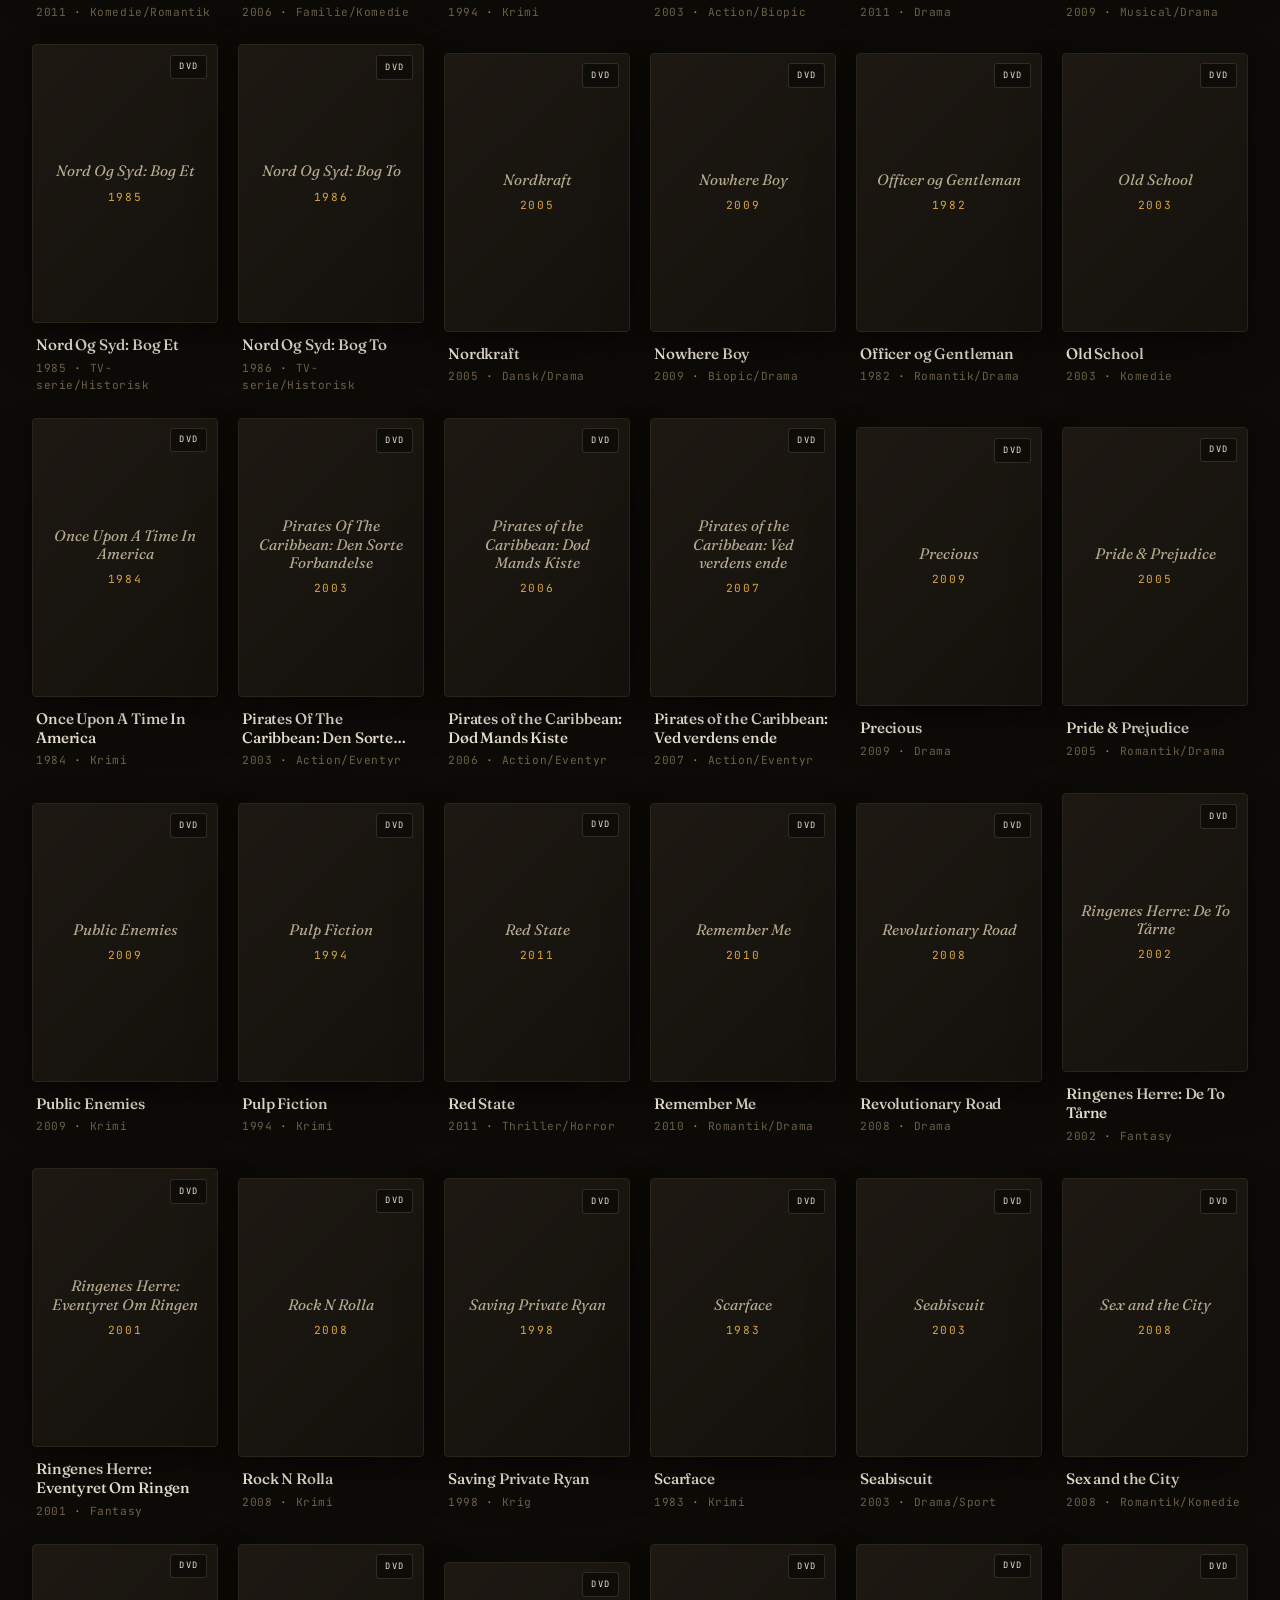
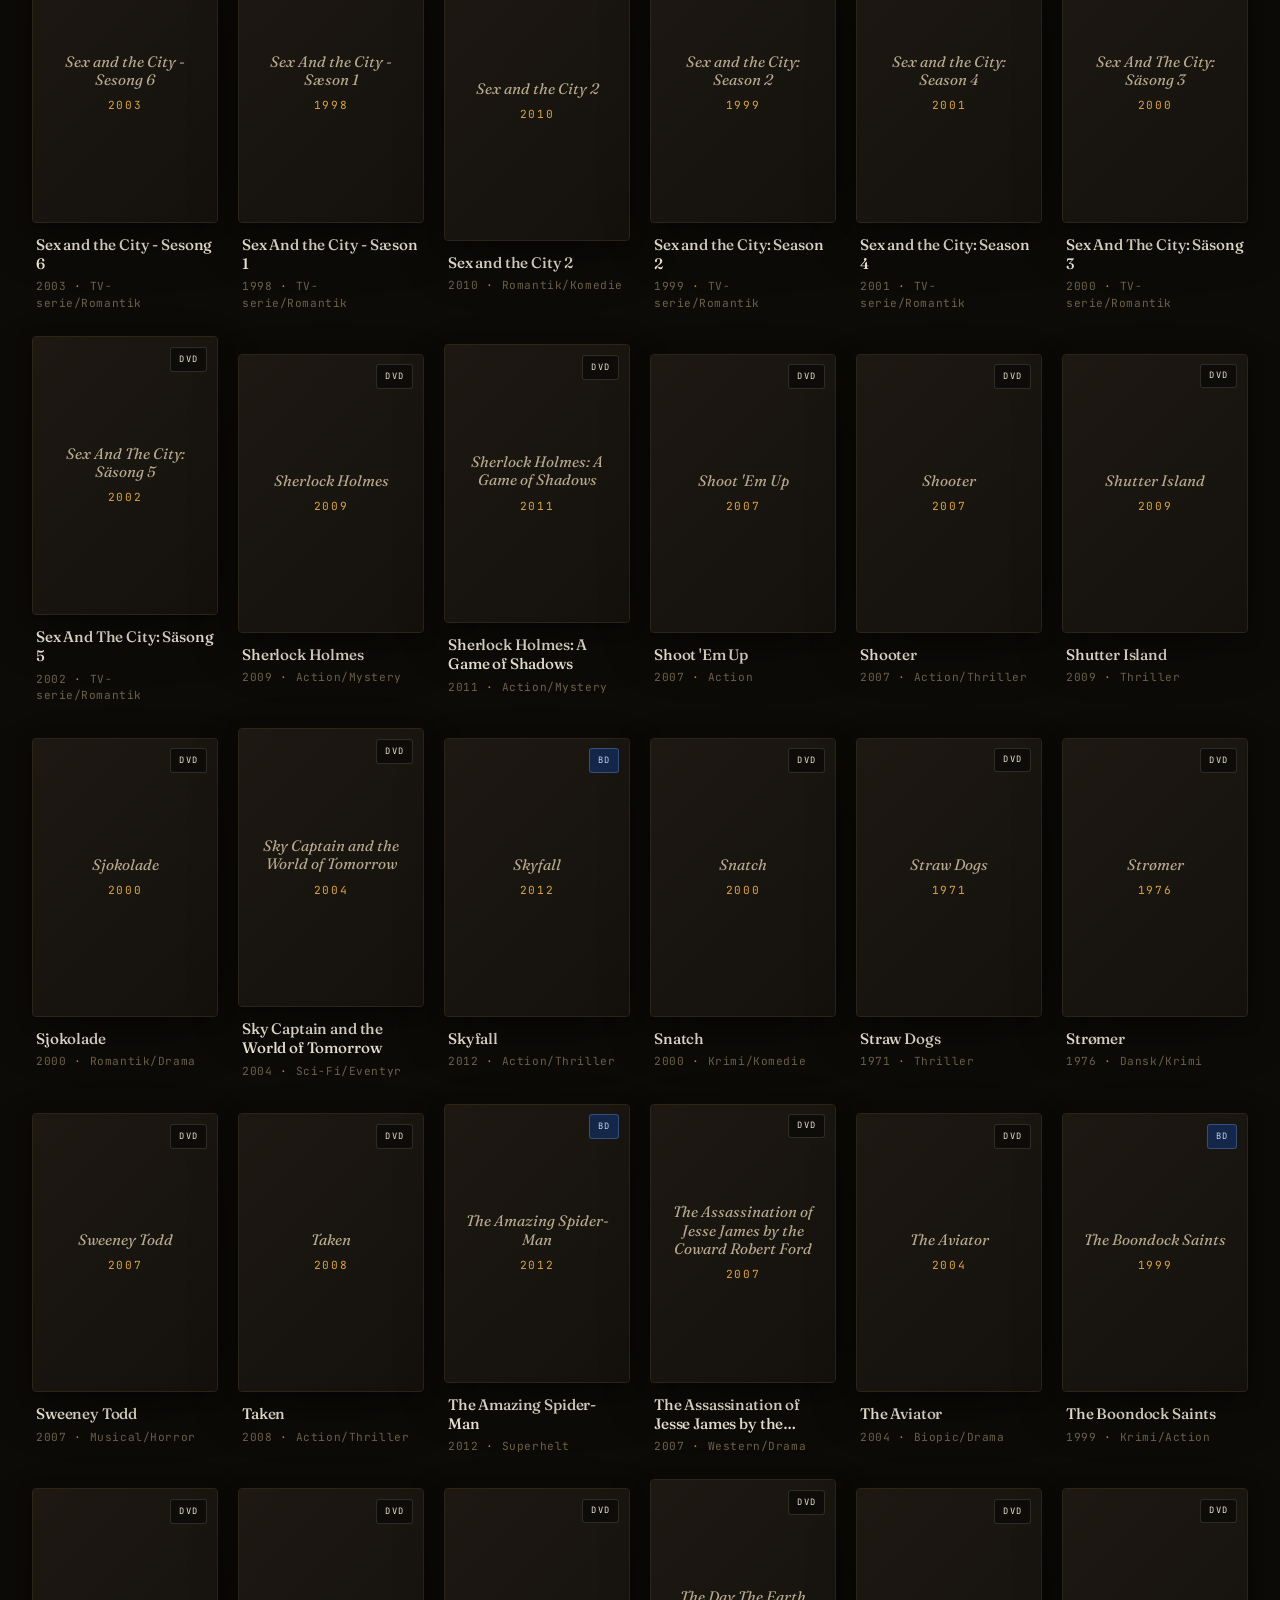
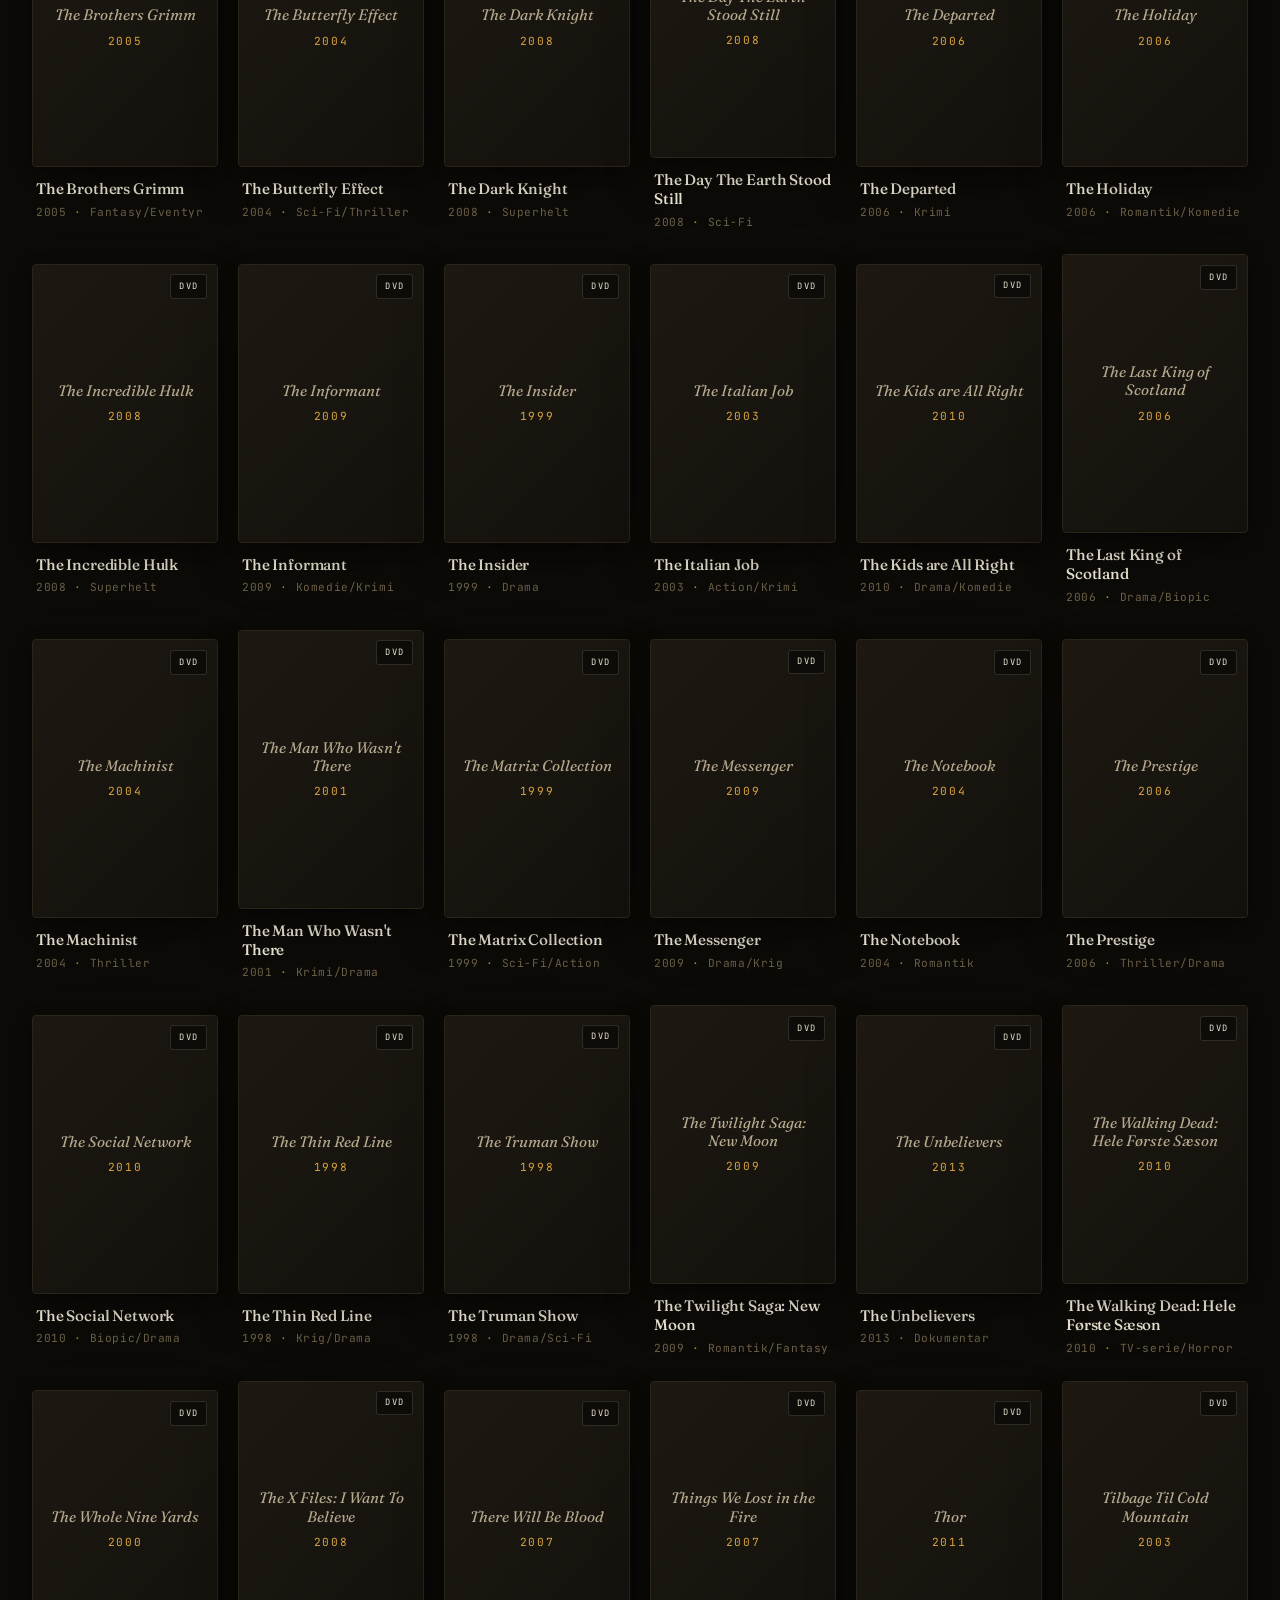
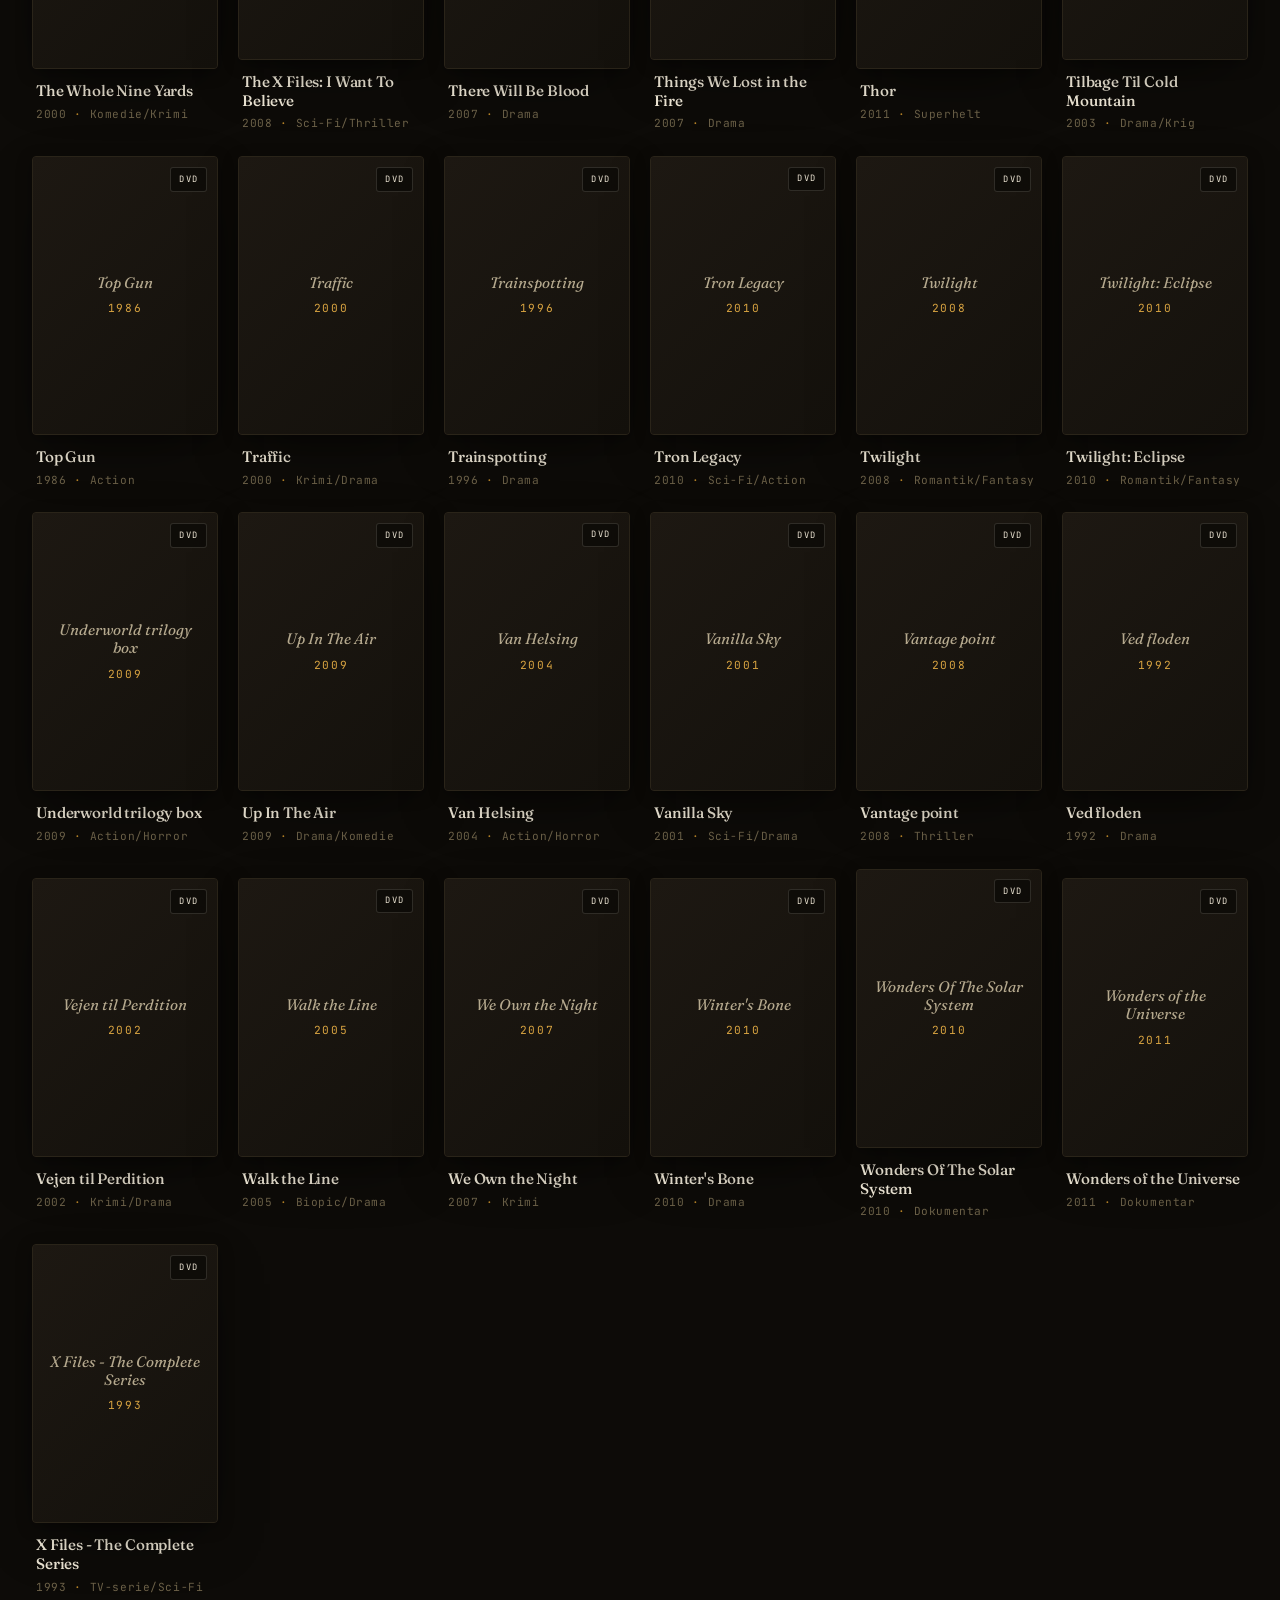
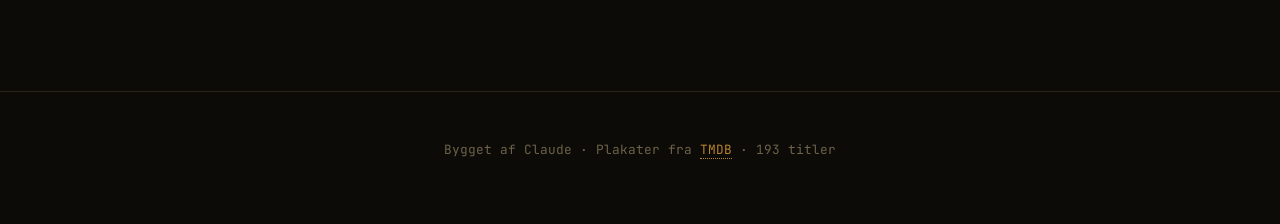
==== commit 95e46acd: "Skift API-nøgle felt til type='password' for at skjule klartekst" ====
--- a/filmsamling.html
+++ b/filmsamling.html
@@ -654,7 +654,7 @@
       <strong>Plakater kræver en gratis TMDB API-nøgle</strong>
       <span>Opret konto, gå til <em>Settings → API</em>, kopiér "API Key (v3 auth)" og indsæt nedenfor.</span>
     </div>
-    <input type="text" id="api-key-input" placeholder="32-tegns API-nøgle..." spellcheck="false" autocomplete="off">
+    <input type="password" id="api-key-input" placeholder="32-tegns API-nøgle..." spellcheck="false" autocomplete="off">
     <button id="save-key">Gem nøgle</button>
     <a href="https://www.themoviedb.org/signup" target="_blank" rel="noopener">Få gratis nøgle →</a>
   </div>
